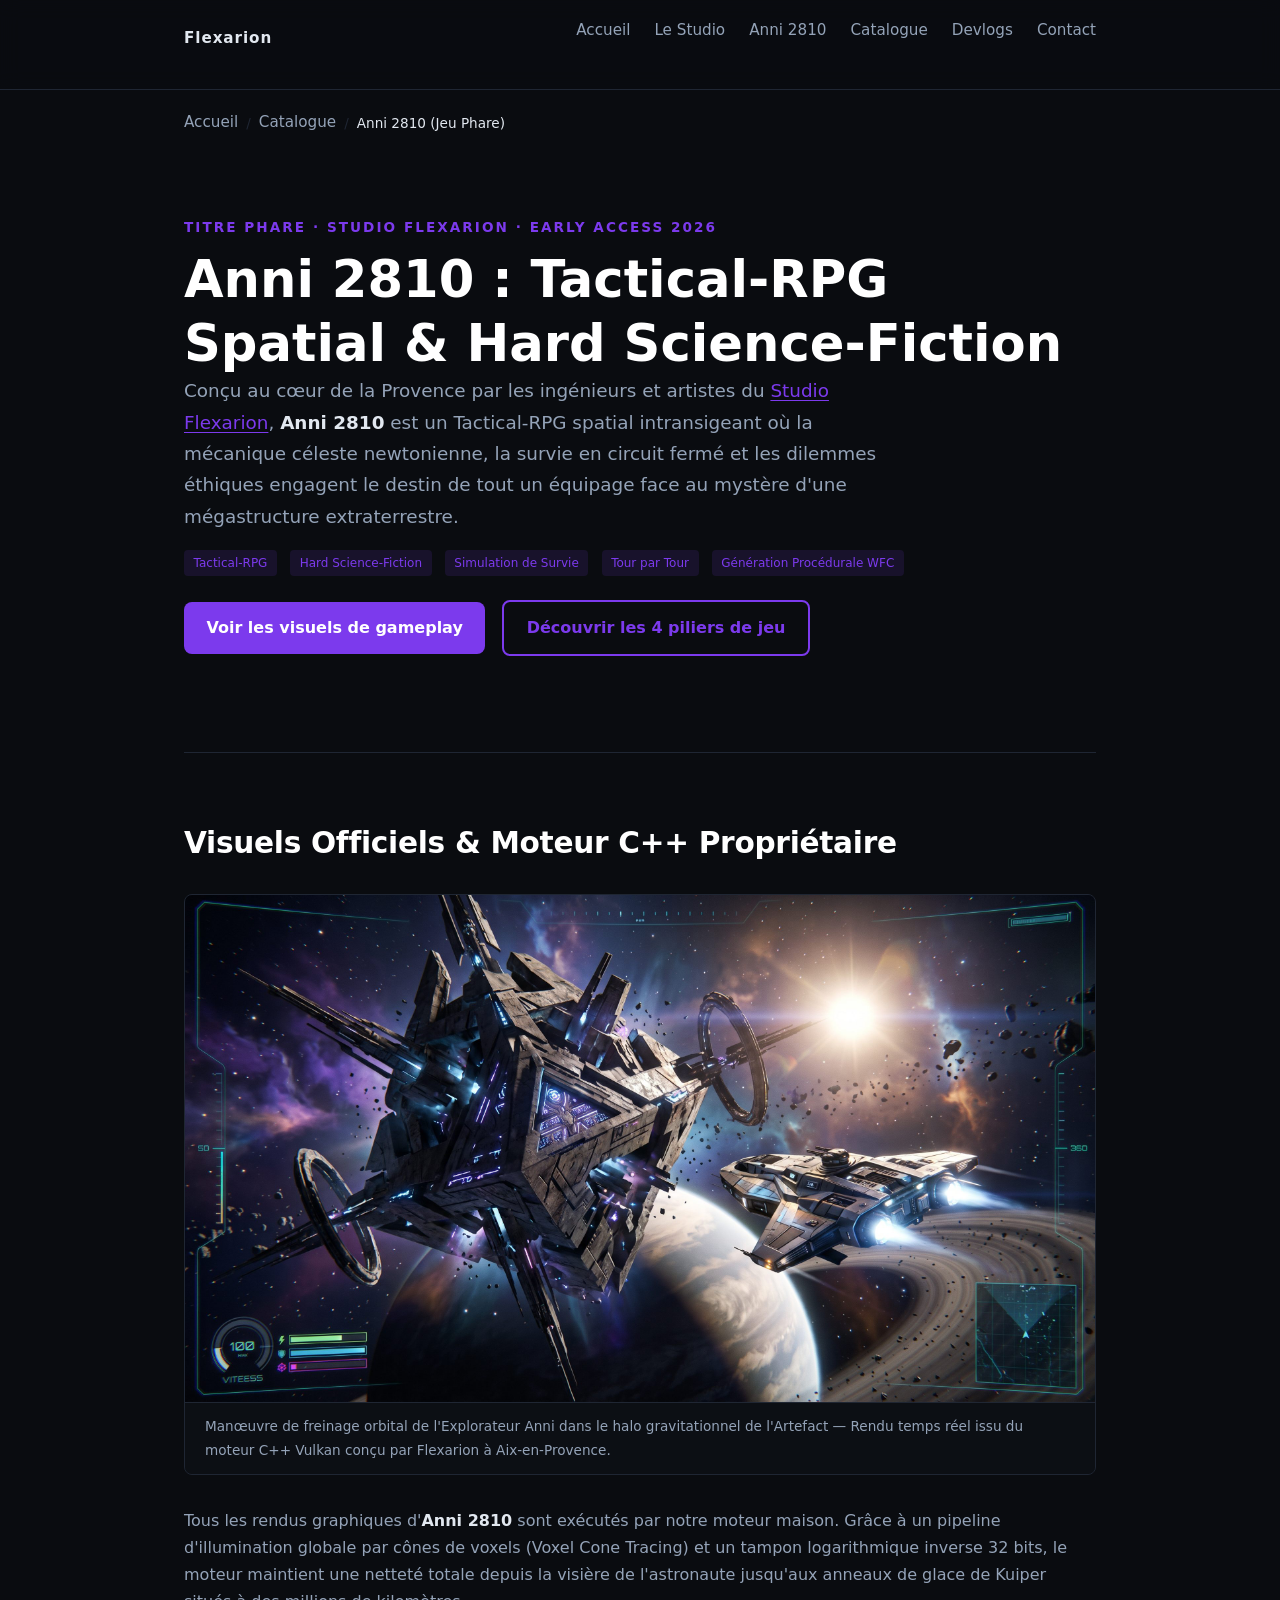
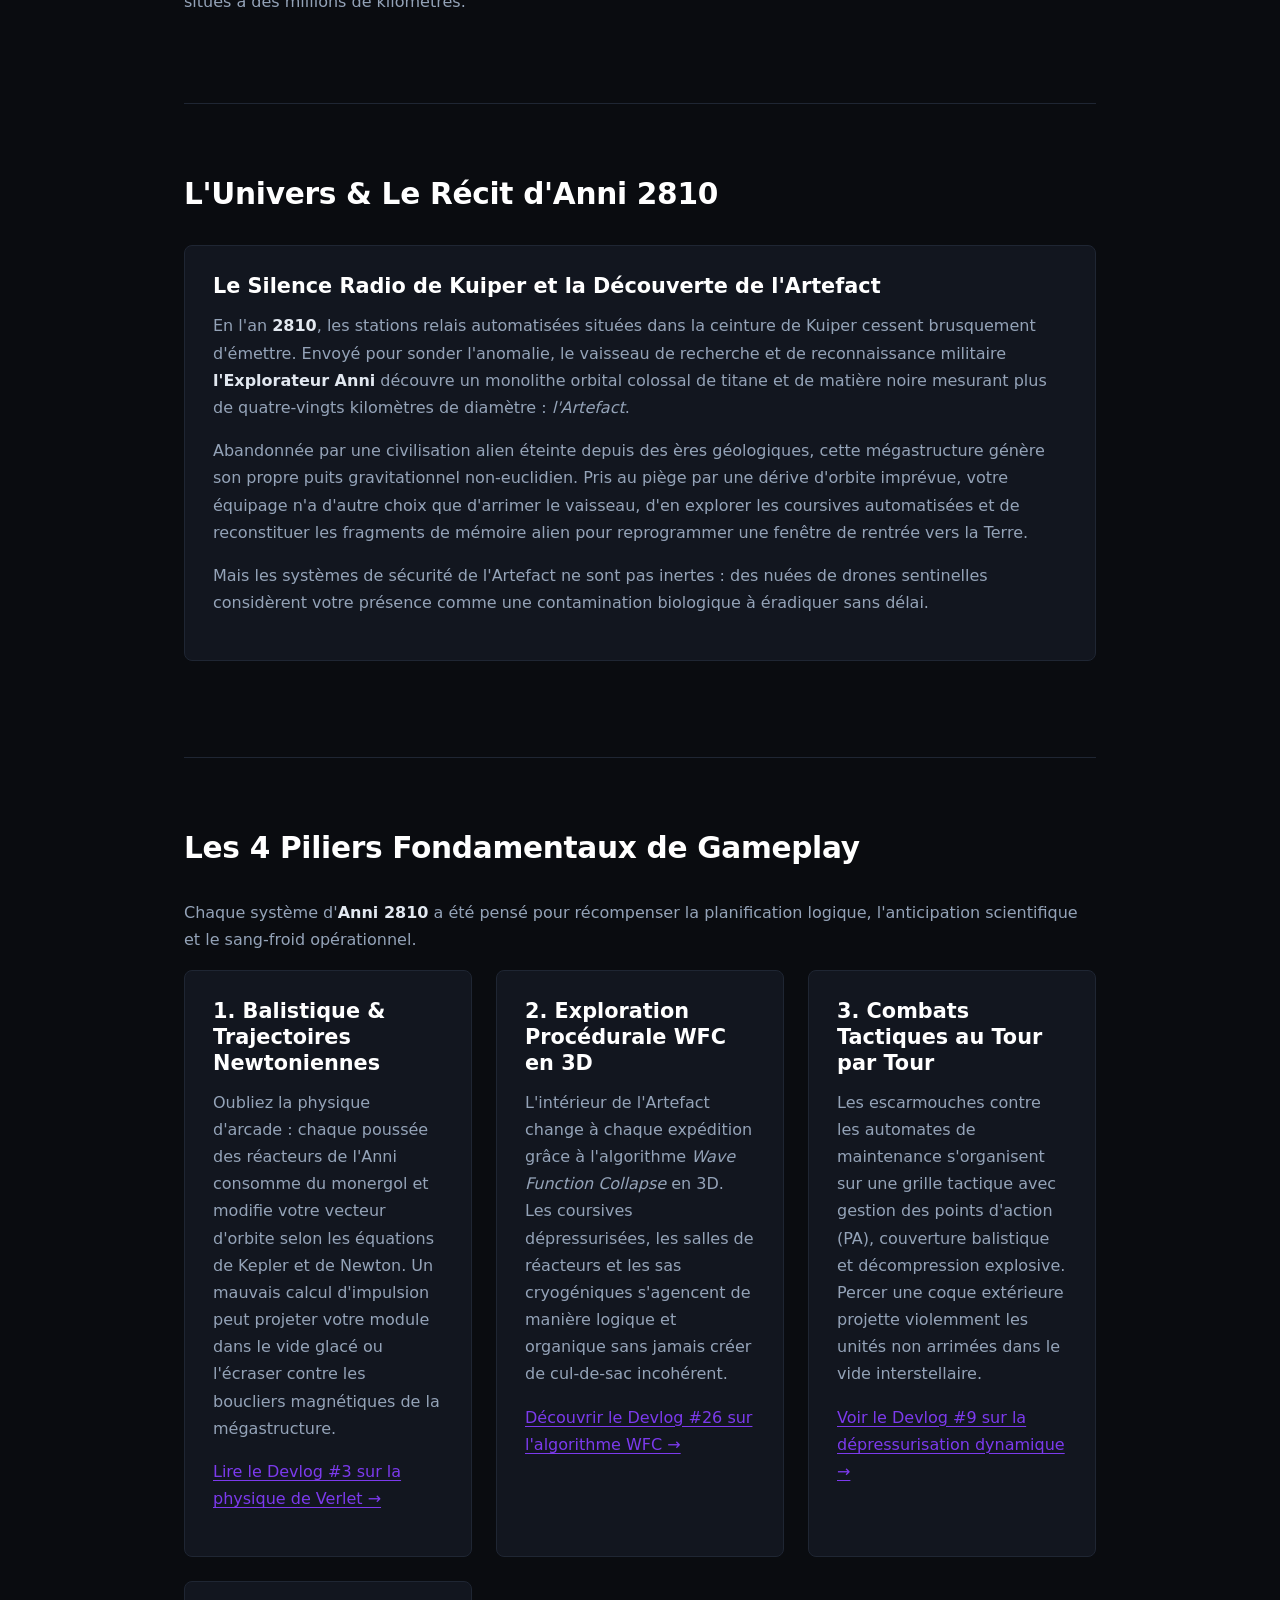
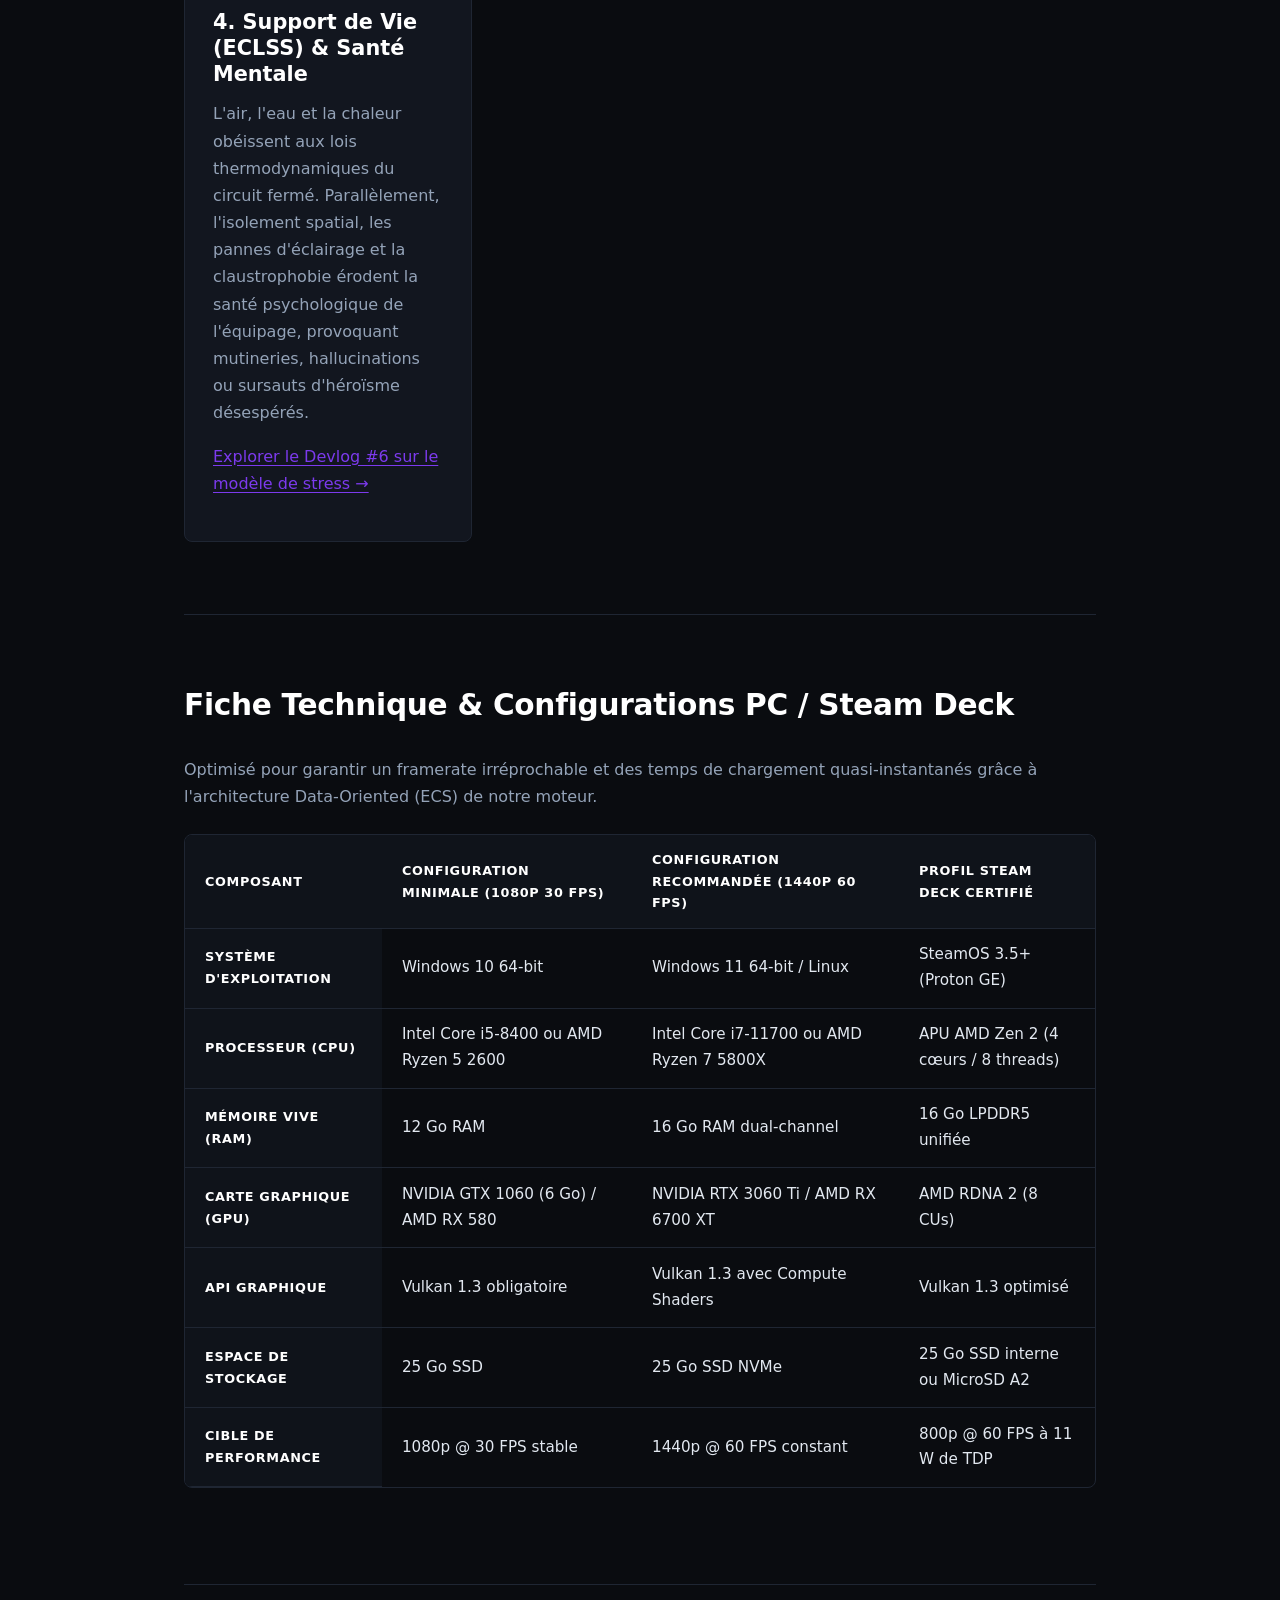
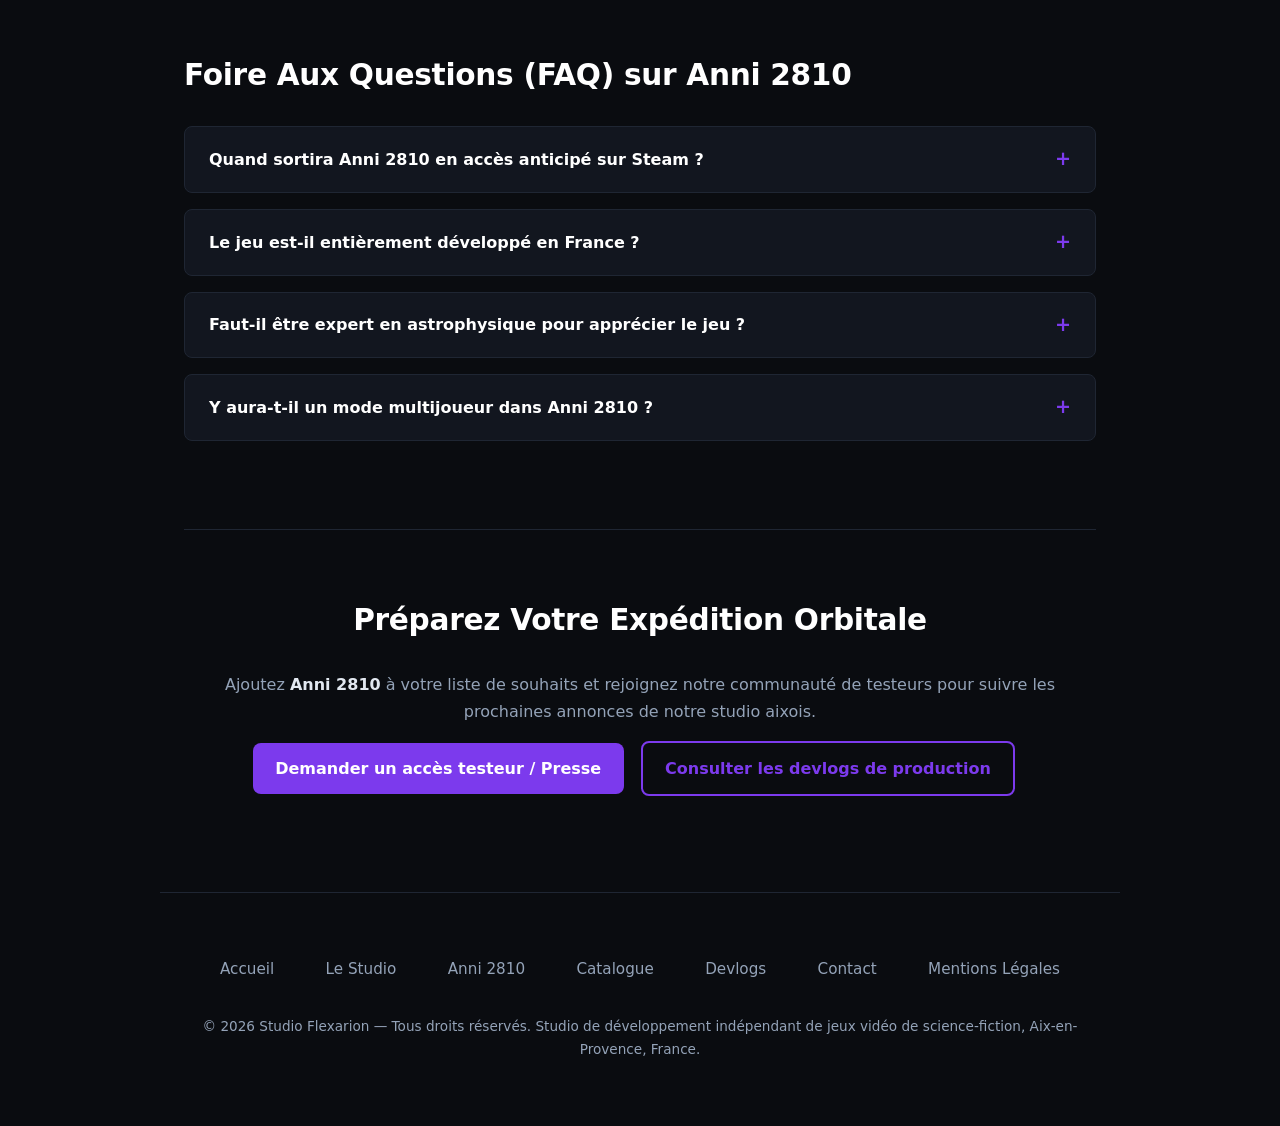
==== anni-2810.html @ c106c176 "feat(seo): restructuration complète, architecture en silo, page Anni 2810, devlogs et contact enrich" ====
<!DOCTYPE html>
<html lang="fr">
<head>
    <meta charset="UTF-8">
    <meta name="viewport" content="width=device-width, initial-scale=1.0">
    <script defer src="https://cloud.umami.is/script.js" data-website-id="3bf3efef-8e42-4990-b7cd-e7f1e8b1d31f"></script>
    <title>Anni 2810 | Tactical-RPG Spatial Hard-SF — Studio Flexarion (Aix-en-Provence)</title>
    <link rel="icon" type="image/png" href="assets/images/favicon.png">
    <meta name="description" content="Découvrez Anni 2810, le jeu phare du studio Flexarion basé à Aix-en-Provence : Tactical-RPG spatial de hard science-fiction, mécanique orbitale newtonienne, exploration procédurale WFC et survie psychologique.">
    <meta name="theme-color" content="#7c3aed">
    <meta property="og:title" content="Anni 2810 | Tactical-RPG Hard Science-Fiction — Studio Flexarion">
    <meta property="og:description" content="Jeu vidéo de science-fiction indépendant développé à Aix-en-Provence. Mécanique céleste newtonienne, combats tactiques en apesanteur et survie orbitale.">
    <meta property="og:type" content="website">
    <meta property="og:url" content="https://flexarion-studio.fr/anni-2810.html">
    <meta property="og:image" content="https://flexarion-studio.fr/assets/images/screenshot.jpg">
    <meta property="og:image:alt" content="Capture d'écran du gameplay d'Anni 2810 en orbite de l'Artefact">
    <meta property="og:locale" content="fr_FR">
    <meta property="og:site_name" content="Flexarion">
    <meta name="twitter:card" content="summary_large_image">
    <meta name="twitter:title" content="Anni 2810 | Jeu Phare Hard-SF — Flexarion Studio">
    <meta name="twitter:description" content="Tactical-RPG spatial exigeant conçu par Flexarion à Aix-en-Provence. Moteur C++ propriétaire, physique newtonienne et génération WFC.">
    <meta name="twitter:image" content="https://flexarion-studio.fr/assets/images/screenshot.jpg">
    <script type="application/ld+json">
    [
    {
        "@context": "https://schema.org",
        "@type": "VideoGame",
        "name": "Anni 2810",
        "alternateName": "Anni 2810: Kuiper Expedition",
        "description": "Tactical-RPG spatial de hard science-fiction développé par le studio indépendant Flexarion à Aix-en-Provence. Modélisation newtonienne des trajectoires, exploration procédurale de mégastructures aliens et gestion psychologique d'équipage.",
        "genre": ["Tactical-RPG", "Hard Science-Fiction", "Simulation de Survie Spatiale", "Stratégie au tour par tour"],
        "gamePlatform": ["PC", "SteamOS / Steam Deck"],
        "operatingSystem": ["Windows 10 64-bit", "Windows 11 64-bit", "SteamOS 3.0+"],
        "applicationCategory": "Game",
        "inLanguage": "fr",
        "url": "https://flexarion-studio.fr/anni-2810.html",
        "image": "https://flexarion-studio.fr/assets/images/screenshot.jpg",
        "author": {
            "@type": "Organization",
            "name": "Flexarion",
            "url": "https://flexarion-studio.fr"
        },
        "publisher": {
            "@type": "Organization",
            "name": "Flexarion",
            "url": "https://flexarion-studio.fr"
        },
        "processorRequirements": "Intel Core i5-8400 ou AMD Ryzen 5 2600",
        "memoryRequirements": "16 GB RAM",
        "storageRequirements": "25 GB SSD disponible",
        "offers": {
            "@type": "Offer",
            "price": "29.99",
            "priceCurrency": "EUR",
            "availability": "https://schema.org/PreOrder",
            "category": "Steam Early Access Fin 2026"
        }
    },
    {
        "@context": "https://schema.org",
        "@type": "BreadcrumbList",
        "itemListElement": [
            {
                "@type": "ListItem",
                "position": 1,
                "name": "Accueil",
                "item": "https://flexarion-studio.fr/"
            },
            {
                "@type": "ListItem",
                "position": 2,
                "name": "Catalogue",
                "item": "https://flexarion-studio.fr/jeux.html"
            },
            {
                "@type": "ListItem",
                "position": 3,
                "name": "Anni 2810",
                "item": "https://flexarion-studio.fr/anni-2810.html"
            }
        ]
    },
    {
        "@context": "https://schema.org",
        "@type": "FAQPage",
        "mainEntity": [
            {
                "@type": "Question",
                "name": "Qu'est-ce que le jeu Anni 2810 développé par le Studio Flexarion ?",
                "acceptedAnswer": {
                    "@type": "Answer",
                    "text": "Anni 2810 est le jeu phare du studio indépendant Flexarion, basé à Aix-en-Provence. Il s'agit d'un Tactical-RPG spatial de hard science-fiction combinant mécanique céleste newtonienne, combats au tour par tour en apesanteur, génération procédurale d'intérieurs modulaires aliens et gestion de la santé mentale d'un équipage d'exploration scientifique."
                }
            },
            {
                "@type": "Question",
                "name": "Sur quelles plateformes Anni 2810 sera-t-il disponible ?",
                "acceptedAnswer": {
                    "@type": "Answer",
                    "text": "Anni 2810 sortira en accès anticipé (Steam Early Access) sur PC Windows et Steam Deck fin 2026. Une version native Linux optimisée pour Vulkan est également assurée dès le lancement."
                }
            },
            {
                "@type": "Question",
                "name": "Le jeu comporte-t-il des microtransactions ou du contenu payant additionnel ?",
                "acceptedAnswer": {
                    "@type": "Answer",
                    "text": "Non. Le studio Flexarion applique une politique stricte sans microtransactions, sans passes de combat et sans achats cosmétiques payants. Le jeu est vendu sous forme d'expérience complète premium."
                }
            },
            {
                "@type": "Question",
                "name": "Quelle est la technologie utilisée pour faire tourner Anni 2810 ?",
                "acceptedAnswer": {
                    "@type": "Answer",
                    "text": "Anni 2810 s'appuie sur le moteur C++ propriétaire conçu par Flexarion à Aix-en-Provence, intégrant un pipeline de rendu bas-niveau Vulkan, un intégrateur symplectique de Verlet d'ordre 4 pour la physique orbitale, et l'algorithme Wave Function Collapse (WFC) en 3D pour la génération des mégastructures aliens."
                }
            }
        ]
    }
    ]
    </script>
    <link rel="stylesheet" href="assets/stylesheets/style.css?v=3">
    <link rel="canonical" href="https://flexarion-studio.fr/anni-2810.html">
    <link rel="alternate" hreflang="fr-fr" href="https://flexarion-studio.fr/anni-2810.html">
</head>
<body>

    <header>
        <nav aria-label="Navigation principale">
            <p class="logo"><a href="index.html"><strong>Flexarion</strong></a></p>
            <button class="menu-toggle" aria-label="Ouvrir le menu de navigation" aria-expanded="false"><span></span><span></span><span></span></button>
            <ul>
                <li><a href="index.html">Accueil</a></li>
                <li><a href="studio.html">Le Studio</a></li>
                <li><a href="anni-2810.html" aria-current="page">Anni 2810</a></li>
                <li><a href="jeux.html">Catalogue</a></li>
                <li><a href="devlogs.html">Devlogs</a></li>
                <li><a href="contact.html">Contact</a></li>
            </ul>
        </nav>
    </header>

    <main>
        <!-- Fil d'Ariane pour le référencement et l'architecture en silo -->
        <nav class="breadcrumbs" aria-label="Fil d'Ariane">
            <ol>
                <li><a href="index.html">Accueil</a></li>
                <li><a href="jeux.html">Catalogue</a></li>
                <li aria-current="page">Anni 2810 (Jeu Phare)</li>
            </ol>
        </nav>

        <!-- ═══════ HERO ANNI 2810 ═══════ -->
        <section id="hero-game">
            <p class="tagline">Titre Phare · Studio Flexarion · Early Access 2026</p>
            <h1>Anni 2810 : Tactical-RPG Spatial & Hard Science-Fiction</h1>
            <p style="font-size:1.15rem;max-width:720px;">
                Conçu au cœur de la Provence par les ingénieurs et artistes du <a href="studio.html">Studio Flexarion</a>, <strong>Anni 2810</strong> est un Tactical-RPG spatial intransigeant où la mécanique céleste newtonienne, la survie en circuit fermé et les dilemmes éthiques engagent le destin de tout un équipage face au mystère d'une mégastructure extraterrestre.
            </p>
            <p>
                <span class="genre-tag">Tactical-RPG</span>
                <span class="genre-tag">Hard Science-Fiction</span>
                <span class="genre-tag">Simulation de Survie</span>
                <span class="genre-tag">Tour par Tour</span>
                <span class="genre-tag">Génération Procédurale WFC</span>
            </p>
            <p>
                <a href="#visuels" class="btn">Voir les visuels de gameplay</a>
                <a href="#mecaniques" class="btn btn-secondary">Découvrir les 4 piliers de jeu</a>
            </p>
        </section>

        <!-- ═══════ VISUELS & MOTEUR ═══════ -->
        <section id="visuels">
            <h2>Visuels Officiels & Moteur C++ Propriétaire</h2>
            <figure class="media-container">
                <img src="assets/images/screenshot.jpg" alt="Capture d'écran in-game d'Anni 2810 montrant la manœuvre orbitale de l'Explorateur Anni autour de la mégastructure alien l'Artefact" loading="lazy" width="2752" height="1536">
                <figcaption>Manœuvre de freinage orbital de l'Explorateur Anni dans le halo gravitationnel de l'Artefact &mdash; Rendu temps réel issu du moteur C++ Vulkan conçu par Flexarion à Aix-en-Provence.</figcaption>
            </figure>
            <p>Tous les rendus graphiques d'<strong>Anni 2810</strong> sont exécutés par notre moteur maison. Grâce à un pipeline d'illumination globale par cônes de voxels (Voxel Cone Tracing) et un tampon logarithmique inverse 32 bits, le moteur maintient une netteté totale depuis la visière de l'astronaute jusqu'aux anneaux de glace de Kuiper situés à des millions de kilomètres.</p>
        </section>

        <!-- ═══════ SYNOPSIS & UNIVERS ═══════ -->
        <section id="synopsis">
            <h2>L'Univers & Le Récit d'Anni 2810</h2>
            <article class="card card-stack">
                <h3>Le Silence Radio de Kuiper et la Découverte de l'Artefact</h3>
                <p>En l'an <strong>2810</strong>, les stations relais automatisées situées dans la ceinture de Kuiper cessent brusquement d'émettre. Envoyé pour sonder l'anomalie, le vaisseau de recherche et de reconnaissance militaire <strong>l'Explorateur Anni</strong> découvre un monolithe orbital colossal de titane et de matière noire mesurant plus de quatre-vingts kilomètres de diamètre : <em>l'Artefact</em>.</p>
                <p>Abandonnée par une civilisation alien éteinte depuis des ères géologiques, cette mégastructure génère son propre puits gravitationnel non-euclidien. Pris au piège par une dérive d'orbite imprévue, votre équipage n'a d'autre choix que d'arrimer le vaisseau, d'en explorer les coursives automatisées et de reconstituer les fragments de mémoire alien pour reprogrammer une fenêtre de rentrée vers la Terre.</p>
                <p>Mais les systèmes de sécurité de l'Artefact ne sont pas inertes : des nuées de drones sentinelles considèrent votre présence comme une contamination biologique à éradiquer sans délai.</p>
            </article>
        </section>

        <!-- ═══════ LES 4 PILIERS DE GAMEPLAY ═══════ -->
        <section id="mecaniques">
            <h2>Les 4 Piliers Fondamentaux de Gameplay</h2>
            <p>Chaque système d'<strong>Anni 2810</strong> a été pensé pour récompenser la planification logique, l'anticipation scientifique et le sang-froid opérationnel.</p>

            <div class="grid">
                <article class="card">
                    <h3>1. Balistique & Trajectoires Newtoniennes</h3>
                    <p>Oubliez la physique d'arcade : chaque poussée des réacteurs de l'Anni consomme du monergol et modifie votre vecteur d'orbite selon les équations de Kepler et de Newton. Un mauvais calcul d'impulsion peut projeter votre module dans le vide glacé ou l'écraser contre les boucliers magnétiques de la mégastructure.</p>
                    <p><a href="devlogs.html#devlog-3">Lire le Devlog #3 sur la physique de Verlet &rarr;</a></p>
                </article>

                <article class="card">
                    <h3>2. Exploration Procédurale WFC en 3D</h3>
                    <p>L'intérieur de l'Artefact change à chaque expédition grâce à l'algorithme <em>Wave Function Collapse</em> en 3D. Les coursives dépressurisées, les salles de réacteurs et les sas cryogéniques s'agencent de manière logique et organique sans jamais créer de cul-de-sac incohérent.</p>
                    <p><a href="devlogs.html#devlog-26">Découvrir le Devlog #26 sur l'algorithme WFC &rarr;</a></p>
                </article>

                <article class="card">
                    <h3>3. Combats Tactiques au Tour par Tour</h3>
                    <p>Les escarmouches contre les automates de maintenance s'organisent sur une grille tactique avec gestion des points d'action (PA), couverture balistique et décompression explosive. Percer une coque extérieure projette violemment les unités non arrimées dans le vide interstellaire.</p>
                    <p><a href="devlogs.html#devlog-9">Voir le Devlog #9 sur la dépressurisation dynamique &rarr;</a></p>
                </article>

                <article class="card">
                    <h3>4. Support de Vie (ECLSS) & Santé Mentale</h3>
                    <p>L'air, l'eau et la chaleur obéissent aux lois thermodynamiques du circuit fermé. Parallèlement, l'isolement spatial, les pannes d'éclairage et la claustrophobie érodent la santé psychologique de l'équipage, provoquant mutineries, hallucinations ou sursauts d'héroïsme désespérés.</p>
                    <p><a href="devlogs.html#devlog-6">Explorer le Devlog #6 sur le modèle de stress &rarr;</a></p>
                </article>
            </div>
        </section>

        <!-- ═══════ SPÉCIFICATIONS TECHNIQUES ═══════ -->
        <section id="specifications">
            <h2>Fiche Technique & Configurations PC / Steam Deck</h2>
            <p>Optimisé pour garantir un framerate irréprochable et des temps de chargement quasi-instantanés grâce à l'architecture Data-Oriented (ECS) de notre moteur.</p>

            <div class="table-responsive">
                <table>
                    <thead>
                        <tr>
                            <th scope="col">Composant</th>
                            <th scope="col">Configuration Minimale (1080p 30 FPS)</th>
                            <th scope="col">Configuration Recommandée (1440p 60 FPS)</th>
                            <th scope="col">Profil Steam Deck Certifié</th>
                        </tr>
                    </thead>
                    <tbody>
                        <tr>
                            <th scope="row">Système d'exploitation</th>
                            <td>Windows 10 64-bit</td>
                            <td>Windows 11 64-bit / Linux</td>
                            <td>SteamOS 3.5+ (Proton GE)</td>
                        </tr>
                        <tr>
                            <th scope="row">Processeur (CPU)</th>
                            <td>Intel Core i5-8400 ou AMD Ryzen 5 2600</td>
                            <td>Intel Core i7-11700 ou AMD Ryzen 7 5800X</td>
                            <td>APU AMD Zen 2 (4 cœurs / 8 threads)</td>
                        </tr>
                        <tr>
                            <th scope="row">Mémoire vive (RAM)</th>
                            <td>12 Go RAM</td>
                            <td>16 Go RAM dual-channel</td>
                            <td>16 Go LPDDR5 unifiée</td>
                        </tr>
                        <tr>
                            <th scope="row">Carte graphique (GPU)</th>
                            <td>NVIDIA GTX 1060 (6 Go) / AMD RX 580</td>
                            <td>NVIDIA RTX 3060 Ti / AMD RX 6700 XT</td>
                            <td>AMD RDNA 2 (8 CUs)</td>
                        </tr>
                        <tr>
                            <th scope="row">API Graphique</th>
                            <td>Vulkan 1.3 obligatoire</td>
                            <td>Vulkan 1.3 avec Compute Shaders</td>
                            <td>Vulkan 1.3 optimisé</td>
                        </tr>
                        <tr>
                            <th scope="row">Espace de stockage</th>
                            <td>25 Go SSD</td>
                            <td>25 Go SSD NVMe</td>
                            <td>25 Go SSD interne ou MicroSD A2</td>
                        </tr>
                        <tr>
                            <th scope="row">Cible de performance</th>
                            <td>1080p @ 30 FPS stable</td>
                            <td>1440p @ 60 FPS constant</td>
                            <td>800p @ 60 FPS à 11 W de TDP</td>
                        </tr>
                    </tbody>
                </table>
            </div>
        </section>

        <!-- ═══════ FAQ ANNI 2810 ═══════ -->
        <section id="faq-jeu">
            <h2>Foire Aux Questions (FAQ) sur Anni 2810</h2>
            
            <details class="faq-item">
                <summary>Quand sortira Anni 2810 en accès anticipé sur Steam ?</summary>
                <div class="faq-content">
                    <p>Le lancement en <strong>Steam Early Access</strong> est programmé pour la fin de l'année 2026. Des sessions de playtest fermées sont régulièrement organisées depuis nos ateliers d'Aix-en-Provence. Les journalistes et créateurs de contenu peuvent solliciter un accès dès maintenant via notre <a href="contact.html">page contact presse</a>.</p>
                </div>
            </details>

            <details class="faq-item">
                <summary>Le jeu est-il entièrement développé en France ?</summary>
                <div class="faq-content">
                    <p>Oui. Anni 2810 est conçu, développé, modélisé et sonorisé à 100 % par l'équipe indépendante du <strong>Studio Flexarion</strong> au cœur d'Aix-en-Provence, en région Provence-Alpes-Côte d'Azur.</p>
                </div>
            </details>

            <details class="faq-item">
                <summary>Faut-il être expert en astrophysique pour apprécier le jeu ?</summary>
                <div class="faq-content">
                    <p>Absolument pas ! Bien que nos équations soient rigoureusement réalistes (intégrateur de Verlet, lois de Kepler, dynamique des fluides), les interfaces de navigation de l'Explorateur Anni traduisent visuellement ces contraintes sous forme de vecteurs d'impulsion clairs, de fenêtres d'amarrage et de prédictions d'orbite intuitives.</p>
                </div>
            </details>

            <details class="faq-item">
                <summary>Y aura-t-il un mode multijoueur dans Anni 2810 ?</summary>
                <div class="faq-content">
                    <p>Anni 2810 est pensé dès sa genèse comme une aventure narrative et tactique solo à huis clos pour préserver la tension dramatique et l'angoisse de l'isolement. Nos autres projets en catalogue, comme <a href="jeux.html#helios-protocol">Helios Protocol</a>, explorent en revanche la coopération multijoueur tactique.</p>
                </div>
            </details>
        </section>

        <!-- ═══════ APPEL À L'ACTION ═══════ -->
        <section id="cta-jeu" class="text-center">
            <h2>Préparez Votre Expédition Orbitale</h2>
            <p>Ajoutez <strong>Anni 2810</strong> à votre liste de souhaits et rejoignez notre communauté de testeurs pour suivre les prochaines annonces de notre studio aixois.</p>
            <p>
                <a href="contact.html" class="btn">Demander un accès testeur / Presse</a>
                <a href="devlogs.html" class="btn btn-secondary">Consulter les devlogs de production</a>
            </p>
        </section>
    </main>

    <footer>
        <nav aria-label="Pied de page">
            <a href="index.html">Accueil</a>
            <a href="studio.html">Le Studio</a>
            <a href="anni-2810.html">Anni 2810</a>
            <a href="jeux.html">Catalogue</a>
            <a href="devlogs.html">Devlogs</a>
            <a href="contact.html">Contact</a>
            <a href="mentions-legales.html">Mentions Légales</a>
        </nav>
        <p>&copy; 2026 Studio Flexarion &mdash; Tous droits réservés. Studio de développement indépendant de jeux vidéo de science-fiction, Aix-en-Provence, France.</p>
    </footer>

    <script>
        document.querySelector('.menu-toggle').addEventListener('click', function() {
            this.classList.toggle('active');
            document.querySelector('nav ul').classList.toggle('nav-open');
            this.setAttribute('aria-expanded', this.classList.contains('active'));
        });
    </script>
</body>
</html>
---- assets/stylesheets/style.css ----
/* =========================================================
   FLEXARION STUDIO — Design System v3
   Optimisé Core Web Vitals, mobile-first, accessibilité
   ========================================================= */

:root {
    --bg-dark: #0a0c10;
    --bg-surface: #12161f;
    --border-color: #1f2633;
    --text-main: #e2e8f0;
    --text-muted: #94a3b8;
    --accent: #7c3aed;
    --accent-hover: #6d28d9;
    --accent-glow: rgba(124, 58, 237, 0.12);
    --success: #10b981;
    --info: #3b82f6;
    --warning: #f59e0b;
    --radius: 8px;
    --max-w: 960px;
}

/* Reset */
*, *::before, *::after { box-sizing: border-box; margin: 0; padding: 0; }
html { scroll-behavior: smooth; }

body {
    background-color: var(--bg-dark);
    color: var(--text-main);
    font-family: system-ui, -apple-system, BlinkMacSystemFont, "Segoe UI", Roboto, sans-serif;
    line-height: 1.7;
    -webkit-font-smoothing: antialiased;
    -moz-osx-font-smoothing: grayscale;
}

/* ---- Links ---- */
a { color: var(--accent); text-decoration: underline; text-underline-offset: 3px; text-decoration-skip-ink: auto; transition: color 0.2s ease; }
a:hover { color: var(--accent-hover); }

/* ---- Header & Navigation ---- */
header {
    position: sticky;
    top: 0;
    background: rgba(10, 12, 16, 0.88);
    backdrop-filter: blur(10px);
    -webkit-backdrop-filter: blur(10px);
    border-bottom: 1px solid var(--border-color);
    z-index: 100;
}

nav {
    max-width: var(--max-w);
    margin: 0 auto;
    padding: 1rem 1.5rem;
    display: flex;
    justify-content: space-between;
    align-items: center;
    flex-wrap: wrap;
    gap: 1rem;
}

.logo { letter-spacing: 0.05em; font-size: 1.15rem; }
.logo a { color: inherit; text-decoration: none; }

nav ul { display: flex; list-style: none; gap: 1.5rem; }
nav a { color: var(--text-muted); text-decoration: none; font-size: 0.95rem; transition: color 0.2s ease; }
nav a:hover { color: var(--accent); }

/* Hamburger menu */
.menu-toggle {
    display: none;
    flex-direction: column;
    gap: 4px;
    background: none;
    border: none;
    cursor: pointer;
    padding: 6px;
    z-index: 101;
}
.menu-toggle span {
    display: block;
    width: 24px;
    height: 2px;
    background: var(--text-main);
    border-radius: 2px;
    transition: all 0.3s ease;
}
.menu-toggle.active span:nth-child(1) { transform: rotate(45deg) translate(4px, 6px); }
.menu-toggle.active span:nth-child(2) { opacity: 0; }
.menu-toggle.active span:nth-child(3) { transform: rotate(-45deg) translate(4px, -6px); }

@media (max-width: 768px) {
    .menu-toggle { display: flex; }
    nav ul {
        display: none;
        width: 100%;
        flex-direction: column;
        gap: 0;
        padding-top: 1rem;
    }
    nav ul.nav-open { display: flex; }
    nav ul li a {
        display: block;
        padding: 0.75rem 0;
        border-bottom: 1px solid var(--border-color);
    }
}

/* ---- Layout ---- */
main { max-width: var(--max-w); margin: 0 auto; padding: 0 1.5rem; }
section { padding: 4.5rem 0; border-bottom: 1px solid var(--border-color); }
section:last-child { border-bottom: none; }

/* ---- Typography ---- */
h1, h2, h3, h4 { color: #fff; font-weight: 600; line-height: 1.25; }
h1 { font-size: clamp(2.2rem, 5vw, 3.2rem); }
h2 { font-size: 1.85rem; margin-bottom: 2rem; letter-spacing: -0.01em; }
h3 { font-size: 1.3rem; margin-bottom: 0.75rem; }
h4 { font-size: 1.05rem; margin: 1.5rem 0 0.5rem; }

p { color: var(--text-muted); margin-bottom: 1rem; }
p strong { color: var(--text-main); }

ul { color: var(--text-muted); padding-left: 1.25rem; margin-bottom: 1.5rem; }
li { margin-bottom: 0.35rem; }
li strong { color: var(--text-main); }

/* ---- Hero (#accueil) ---- */
#accueil { padding: 6rem 0 4.5rem; }
.tagline {
    text-transform: uppercase;
    font-size: 0.85rem;
    letter-spacing: 0.15em;
    color: var(--accent);
    font-weight: 600;
    margin-bottom: 0.5rem;
}
#accueil h1 { margin: 0.5rem 0 1.25rem; }
#accueil > p { font-size: 1.1rem; max-width: 650px; }

/* ---- Buttons ---- */
.btn {
    display: inline-block;
    background-color: var(--accent);
    color: #fff;
    font-weight: 600;
    padding: 0.75rem 1.4rem;
    border-radius: var(--radius);
    text-decoration: none;
    transition: background-color 0.2s ease, transform 0.15s ease;
    margin-right: 0.75rem;
    margin-bottom: 0.5rem;
}
.btn:hover { background-color: var(--accent-hover); color: #fff; transform: translateY(-1px); }
.btn:focus-visible { outline: 2px solid var(--accent); outline-offset: 3px; }

.btn-secondary {
    background: transparent;
    border: 2px solid var(--accent);
    color: var(--accent);
}
.btn-secondary:hover { background: var(--accent); color: #fff; }

/* ---- Grid & Cards ---- */
.grid {
    display: grid;
    grid-template-columns: repeat(auto-fit, minmax(280px, 1fr));
    gap: 1.5rem;
}

.card {
    background-color: var(--bg-surface);
    border: 1px solid var(--border-color);
    border-radius: var(--radius);
    padding: 1.75rem;
    transition: border-color 0.3s ease;
}
.card:hover { border-color: var(--accent); }
.card-stack { margin-bottom: 1.5rem; }

/* Game cards */
.game-card { position: relative; padding-top: 2.75rem; }
.status-badge {
    display: inline-block;
    font-size: 0.7rem;
    text-transform: uppercase;
    letter-spacing: 0.05em;
    padding: 0.25rem 0.75rem;
    border-radius: 20px;
    font-weight: 600;
    color: #fff;
    position: absolute;
    top: 1rem;
    right: 1rem;
}
.genre-tag {
    display: inline-block;
    font-size: 0.75rem;
    padding: 0.2rem 0.6rem;
    border-radius: 4px;
    background: var(--accent-glow);
    color: var(--accent);
    margin-right: 0.5rem;
    margin-bottom: 0.5rem;
    font-weight: 500;
}

/* ---- Media containers ---- */
.media-container {
    margin-bottom: 2rem;
    border-radius: var(--radius);
    overflow: hidden;
    border: 1px solid var(--border-color);
    background-color: var(--bg-surface);
}
.media-container img { width: 100%; height: auto; display: block; }
.media-container figcaption {
    padding: 0.75rem 1.25rem;
    font-size: 0.85rem;
    color: var(--text-muted);
    background: rgba(10, 12, 16, 0.75);
    border-top: 1px solid var(--border-color);
}

/* ---- Devlogs ---- */
#devlogs article header {
    position: static;
    background: transparent;
    border: none;
    padding: 0;
    margin-bottom: 0.75rem;
    backdrop-filter: none;
    -webkit-backdrop-filter: none;
}
#devlogs small {
    color: var(--accent);
    font-size: 0.8rem;
    text-transform: uppercase;
    letter-spacing: 0.05em;
}

/* ---- FAQ ---- */
.faq-item {
    margin-bottom: 1rem;
    background: var(--bg-surface);
    border: 1px solid var(--border-color);
    border-radius: var(--radius);
    overflow: hidden;
}
.faq-item summary {
    cursor: pointer;
    font-weight: 600;
    color: #fff;
    padding: 1rem 1.5rem;
    list-style: none;
    display: flex;
    justify-content: space-between;
    align-items: center;
    transition: background 0.2s;
}
.faq-item summary:hover { background: rgba(124, 58, 237, 0.05); }
.faq-item summary::-webkit-details-marker { display: none; }
.faq-item summary::after {
    content: "+";
    font-size: 1.2rem;
    color: var(--accent);
    transition: transform 0.3s;
    flex-shrink: 0;
    margin-left: 1rem;
}
.faq-item[open] summary::after { content: "\2212"; }
.faq-content { padding: 0 1.5rem 1.25rem; }

/* ---- Footer ---- */
footer {
    max-width: var(--max-w);
    margin: 0 auto;
    padding: 3rem 1.5rem;
    text-align: center;
    font-size: 0.85rem;
    border-top: 1px solid var(--border-color);
}
footer nav { margin-bottom: 1rem; }
footer nav a {
    color: var(--text-muted);
    text-decoration: none;
    margin: 0 0.75rem;
    transition: color 0.2s;
}
footer nav a:hover { color: var(--accent); }

/* ---- Utilities ---- */
.sr-only {
    position: absolute;
    width: 1px;
    height: 1px;
    padding: 0;
    margin: -1px;
    overflow: hidden;
    clip: rect(0, 0, 0, 0);
    white-space: nowrap;
    border: 0;
}
.text-accent { color: var(--accent); }
.text-center { text-align: center; }

code {
    background: rgba(124, 58, 237, 0.1);
    padding: 0.15rem 0.4rem;
    border-radius: 4px;
    font-size: 0.9em;
    color: var(--accent);
}

/* ---- Animations ---- */
@keyframes fadeInUp {
    from { opacity: 0; transform: translateY(20px); }
    to { opacity: 1; transform: translateY(0); }
}
.card, .game-card { animation: fadeInUp 0.5s ease both; }

/* ---- Focus ---- */
:focus-visible { outline: 2px solid var(--accent); outline-offset: 2px; }

/* ---- Reduced motion ---- */
@media (prefers-reduced-motion: reduce) {
    *, *::before, *::after {
        animation-duration: 0.01ms !important;
        animation-iteration-count: 1 !important;
        transition-duration: 0.01ms !important;
    }
    html { scroll-behavior: auto; }
}

/* ---- Print ---- */
@media print {
    header, footer, .menu-toggle { display: none; }
    body { background: #fff; color: #000; }
    .card { border: 1px solid #ccc; background: #f9f9f9; }
    a { color: #000; text-decoration: underline; }
}

/* ---- Scrollbar ---- */
::-webkit-scrollbar { width: 8px; }
::-webkit-scrollbar-track { background: var(--bg-dark); }
::-webkit-scrollbar-thumb { background: var(--border-color); border-radius: 4px; }
::-webkit-scrollbar-thumb:hover { background: var(--accent); }

/* ---- Breadcrumbs (Fil d'Ariane) ---- */
.breadcrumbs {
    padding: 1.25rem 0 0.5rem;
    font-size: 0.85rem;
    color: var(--text-muted);
}
.breadcrumbs ol {
    display: flex;
    flex-wrap: wrap;
    list-style: none;
    padding: 0;
    margin: 0;
    gap: 0.5rem;
    align-items: center;
}
.breadcrumbs li {
    margin: 0;
    display: flex;
    align-items: center;
    gap: 0.5rem;
}
.breadcrumbs li:not(:last-child)::after {
    content: "/";
    color: var(--border-color);
    font-weight: 300;
}
.breadcrumbs a {
    color: var(--text-muted);
    text-decoration: none;
    transition: color 0.2s;
}
.breadcrumbs a:hover {
    color: var(--accent);
    text-decoration: underline;
}
.breadcrumbs [aria-current="page"] {
    color: var(--text-main);
    font-weight: 500;
}

/* ---- Formulaires (Contact & Presse) ---- */
.form-group {
    margin-bottom: 1.25rem;
}
.form-group label {
    display: block;
    margin-bottom: 0.5rem;
    font-weight: 500;
    color: var(--text-main);
    font-size: 0.95rem;
}
.form-group label .required {
    color: #ef4444;
}
.form-control {
    width: 100%;
    padding: 0.75rem 1rem;
    background-color: #0d1017;
    border: 1px solid var(--border-color);
    border-radius: var(--radius);
    color: var(--text-main);
    font-family: inherit;
    font-size: 1rem;
    transition: border-color 0.2s, box-shadow 0.2s;
}
.form-control:focus {
    outline: none;
    border-color: var(--accent);
    box-shadow: 0 0 0 3px var(--accent-glow);
}
textarea.form-control {
    resize: vertical;
    min-height: 120px;
}
select.form-control {
    appearance: none;
    background-image: url("data:image/svg+xml;charset=UTF-8,%3csvg xmlns='http://www.w3.org/2000/svg' viewBox='0 0 24 24' fill='none' stroke='%2394a3b8' stroke-width='2' stroke-linecap='round' stroke-linejoin='round'%3e%3cpolyline points='6 9 12 15 18 9'%3e%3c/polyline%3e%3c/svg%3e");
    background-repeat: no-repeat;
    background-position: right 1rem center;
    background-size: 1em;
}
.form-row {
    display: grid;
    grid-template-columns: 1fr 1fr;
    gap: 1rem;
}
@media (max-width: 640px) {
    .form-row {
        grid-template-columns: 1fr;
    }
}
.form-help {
    font-size: 0.8rem;
    color: var(--text-muted);
    margin-top: 0.35rem;
}

/* ---- Timeline Historique ---- */
.timeline {
    position: relative;
    padding-left: 2rem;
    margin: 2rem 0;
    border-left: 2px solid var(--border-color);
}
.timeline-item {
    position: relative;
    margin-bottom: 2rem;
}
.timeline-item:last-child {
    margin-bottom: 0;
}
.timeline-marker {
    position: absolute;
    left: -2.6rem;
    top: 0.25rem;
    width: 14px;
    height: 14px;
    border-radius: 50%;
    background-color: var(--accent);
    border: 3px solid var(--bg-dark);
    box-shadow: 0 0 0 2px var(--accent);
}
.timeline-date {
    font-size: 0.85rem;
    color: var(--accent);
    font-weight: 600;
    text-transform: uppercase;
    letter-spacing: 0.05em;
    margin-bottom: 0.25rem;
}

/* ---- Équipe / Team ---- */
.team-role {
    color: var(--accent);
    font-size: 0.9rem;
    font-weight: 500;
    margin-bottom: 0.75rem;
}
.team-specialties {
    display: flex;
    flex-wrap: wrap;
    gap: 0.4rem;
    margin-top: 1rem;
}
.team-specialties span {
    font-size: 0.75rem;
    padding: 0.2rem 0.5rem;
    background: rgba(124, 58, 237, 0.1);
    border: 1px solid rgba(124, 58, 237, 0.2);
    border-radius: 4px;
    color: var(--text-main);
}

/* ---- Tableaux Spécifications ---- */
.table-responsive {
    overflow-x: auto;
    margin: 1.5rem 0;
    border: 1px solid var(--border-color);
    border-radius: var(--radius);
}
table {
    width: 100%;
    border-collapse: collapse;
    font-size: 0.95rem;
    text-align: left;
}
th, td {
    padding: 0.85rem 1.25rem;
    border-bottom: 1px solid var(--border-color);
}
th {
    background-color: #0f131a;
    color: #fff;
    font-weight: 600;
    text-transform: uppercase;
    font-size: 0.8rem;
    letter-spacing: 0.05em;
}
tr:last-child td {
    border-bottom: none;
}
tr:hover td {
    background-color: rgba(124, 58, 237, 0.03);
}

/* ---- Sommaire Devlogs (TOC) ---- */
.toc {
    background-color: var(--bg-surface);
    border: 1px solid var(--border-color);
    border-radius: var(--radius);
    padding: 1.5rem;
    margin-bottom: 2.5rem;
}
.toc h3 {
    margin-top: 0;
    font-size: 1.15rem;
    margin-bottom: 1rem;
    display: flex;
    align-items: center;
    gap: 0.5rem;
}
.toc-grid {
    display: grid;
    grid-template-columns: repeat(auto-fit, minmax(240px, 1fr));
    gap: 1rem;
}
.toc-category {
    font-size: 0.9rem;
}
.toc-category h4 {
    color: var(--accent);
    font-size: 0.95rem;
    margin: 0 0 0.5rem;
}
.toc-category ul {
    list-style: none;
    padding-left: 0;
    margin-bottom: 0;
}
.toc-category li {
    margin-bottom: 0.35rem;
    font-size: 0.85rem;
}
.toc-category a {
    color: var(--text-muted);
    text-decoration: none;
}
.toc-category a:hover {
    color: var(--text-main);
    text-decoration: underline;
}

/* ---- Press Kit Box ---- */
.press-kit-box {
    background: linear-gradient(135deg, rgba(124, 58, 237, 0.08) 0%, rgba(18, 22, 31, 1) 100%);
    border: 1px solid rgba(124, 58, 237, 0.3);
    border-radius: var(--radius);
    padding: 2rem;
    margin-bottom: 2rem;
}
.press-kit-box h3 {
    color: #fff;
    margin-top: 0;
}
.press-badges {
    display: flex;
    flex-wrap: wrap;
    gap: 0.75rem;
    margin-top: 1rem;
}
.press-badge {
    display: inline-flex;
    align-items: center;
    gap: 0.5rem;
    background: var(--bg-surface);
    border: 1px solid var(--border-color);
    padding: 0.5rem 1rem;
    border-radius: var(--radius);
    font-size: 0.85rem;
    color: var(--text-main);
    text-decoration: none;
}
.press-badge:hover {
    border-color: var(--accent);
    color: #fff;
}
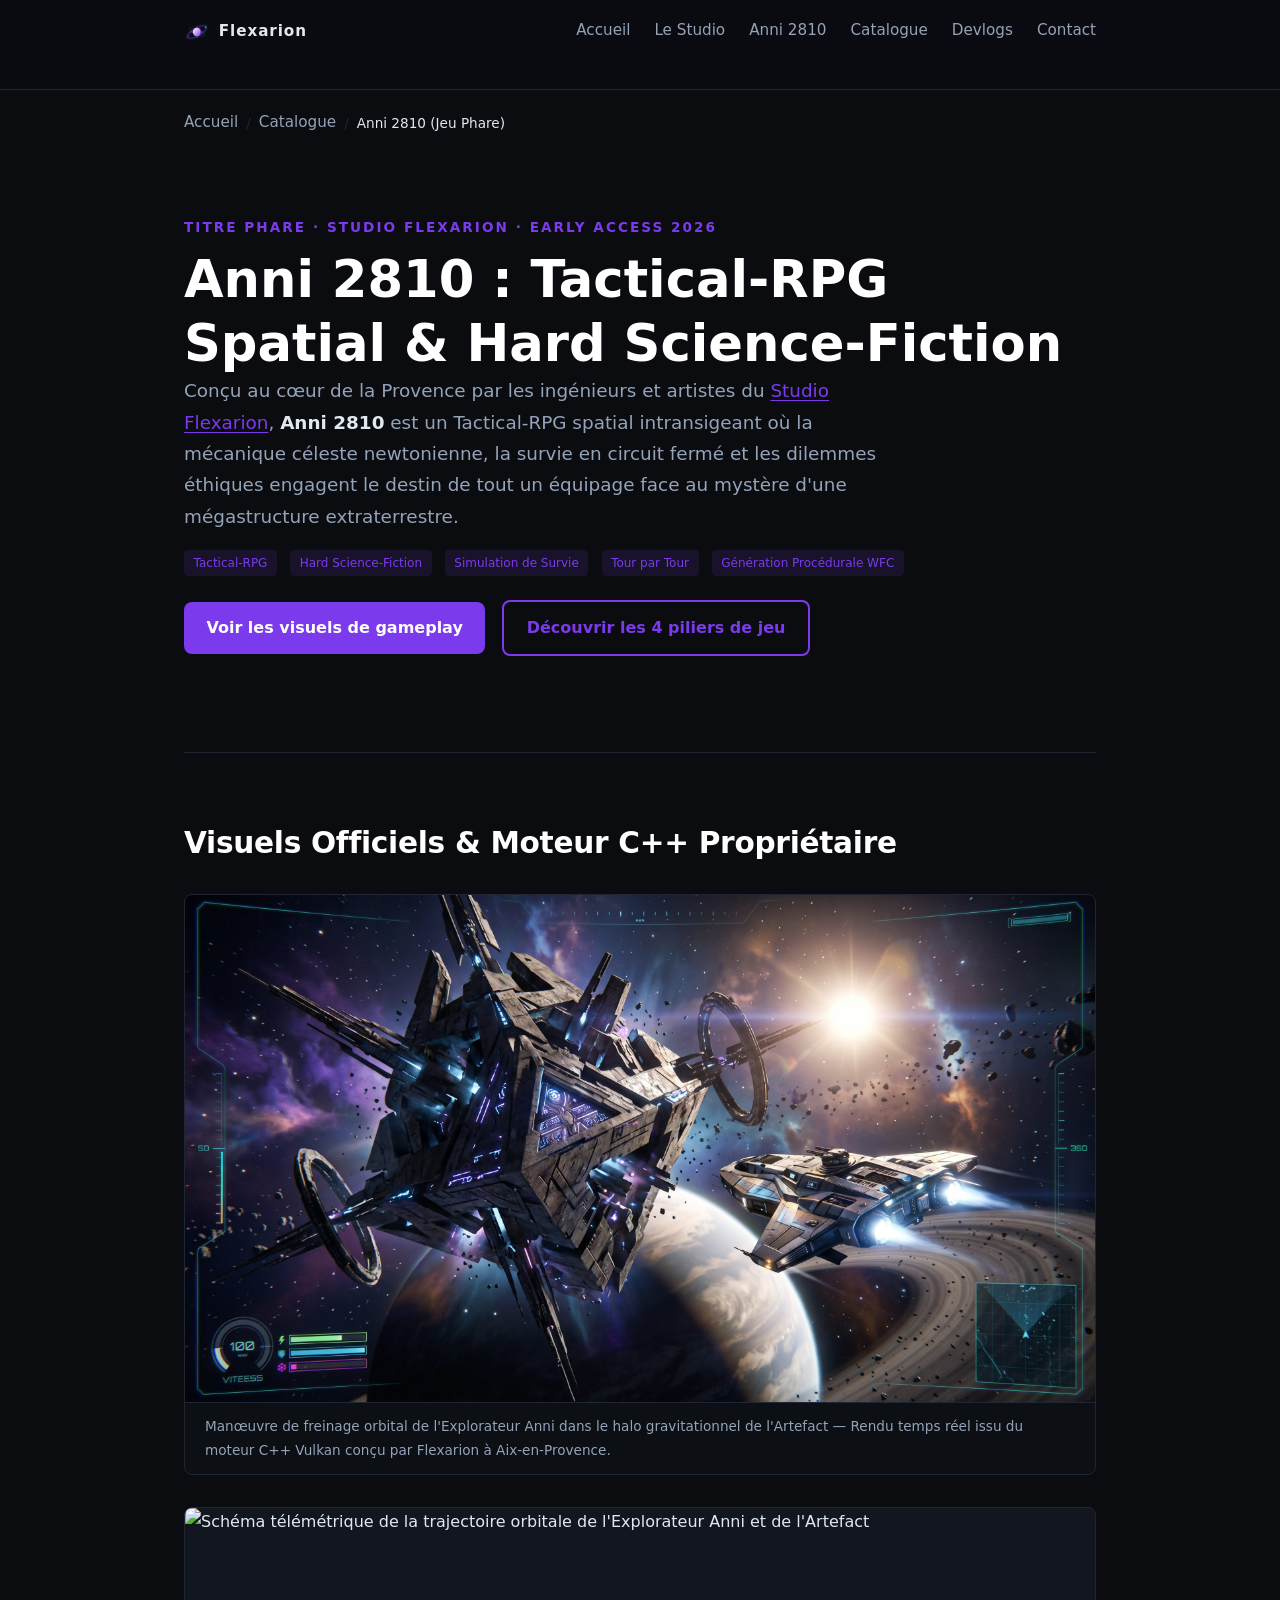
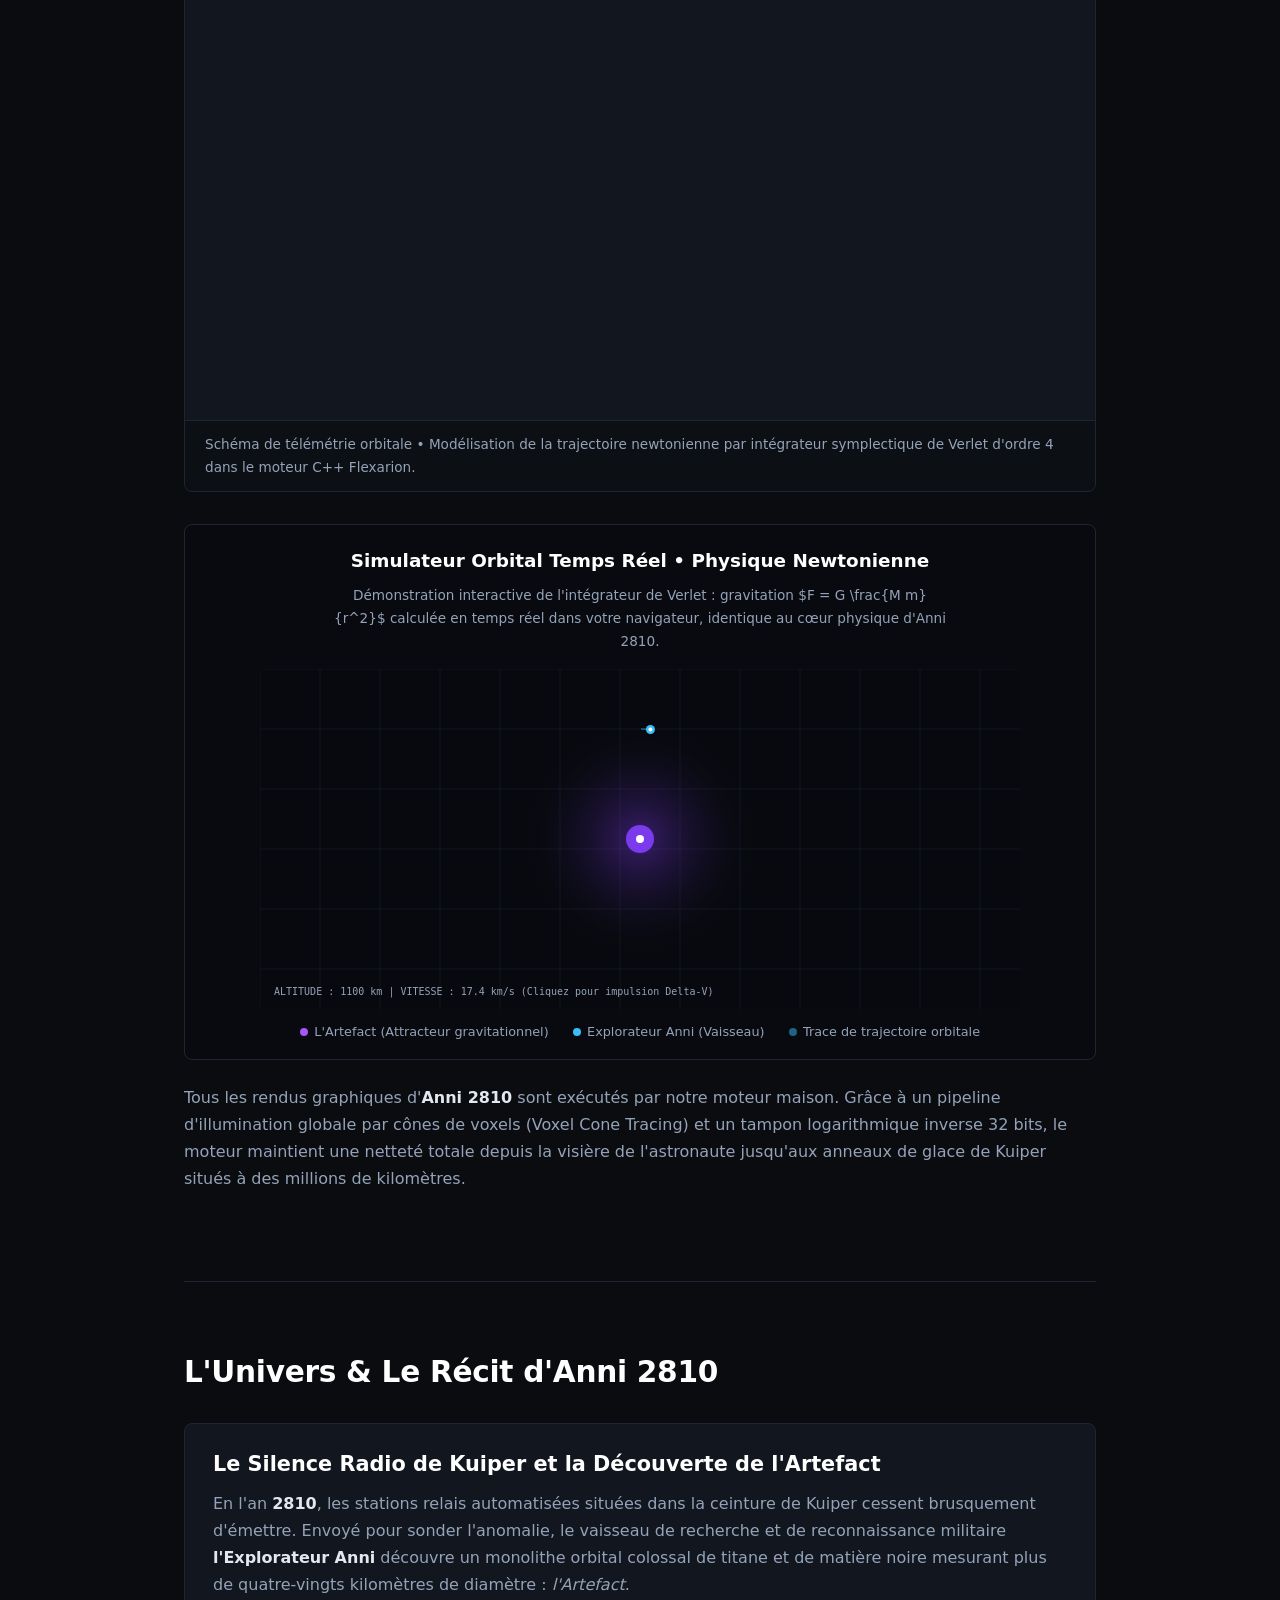
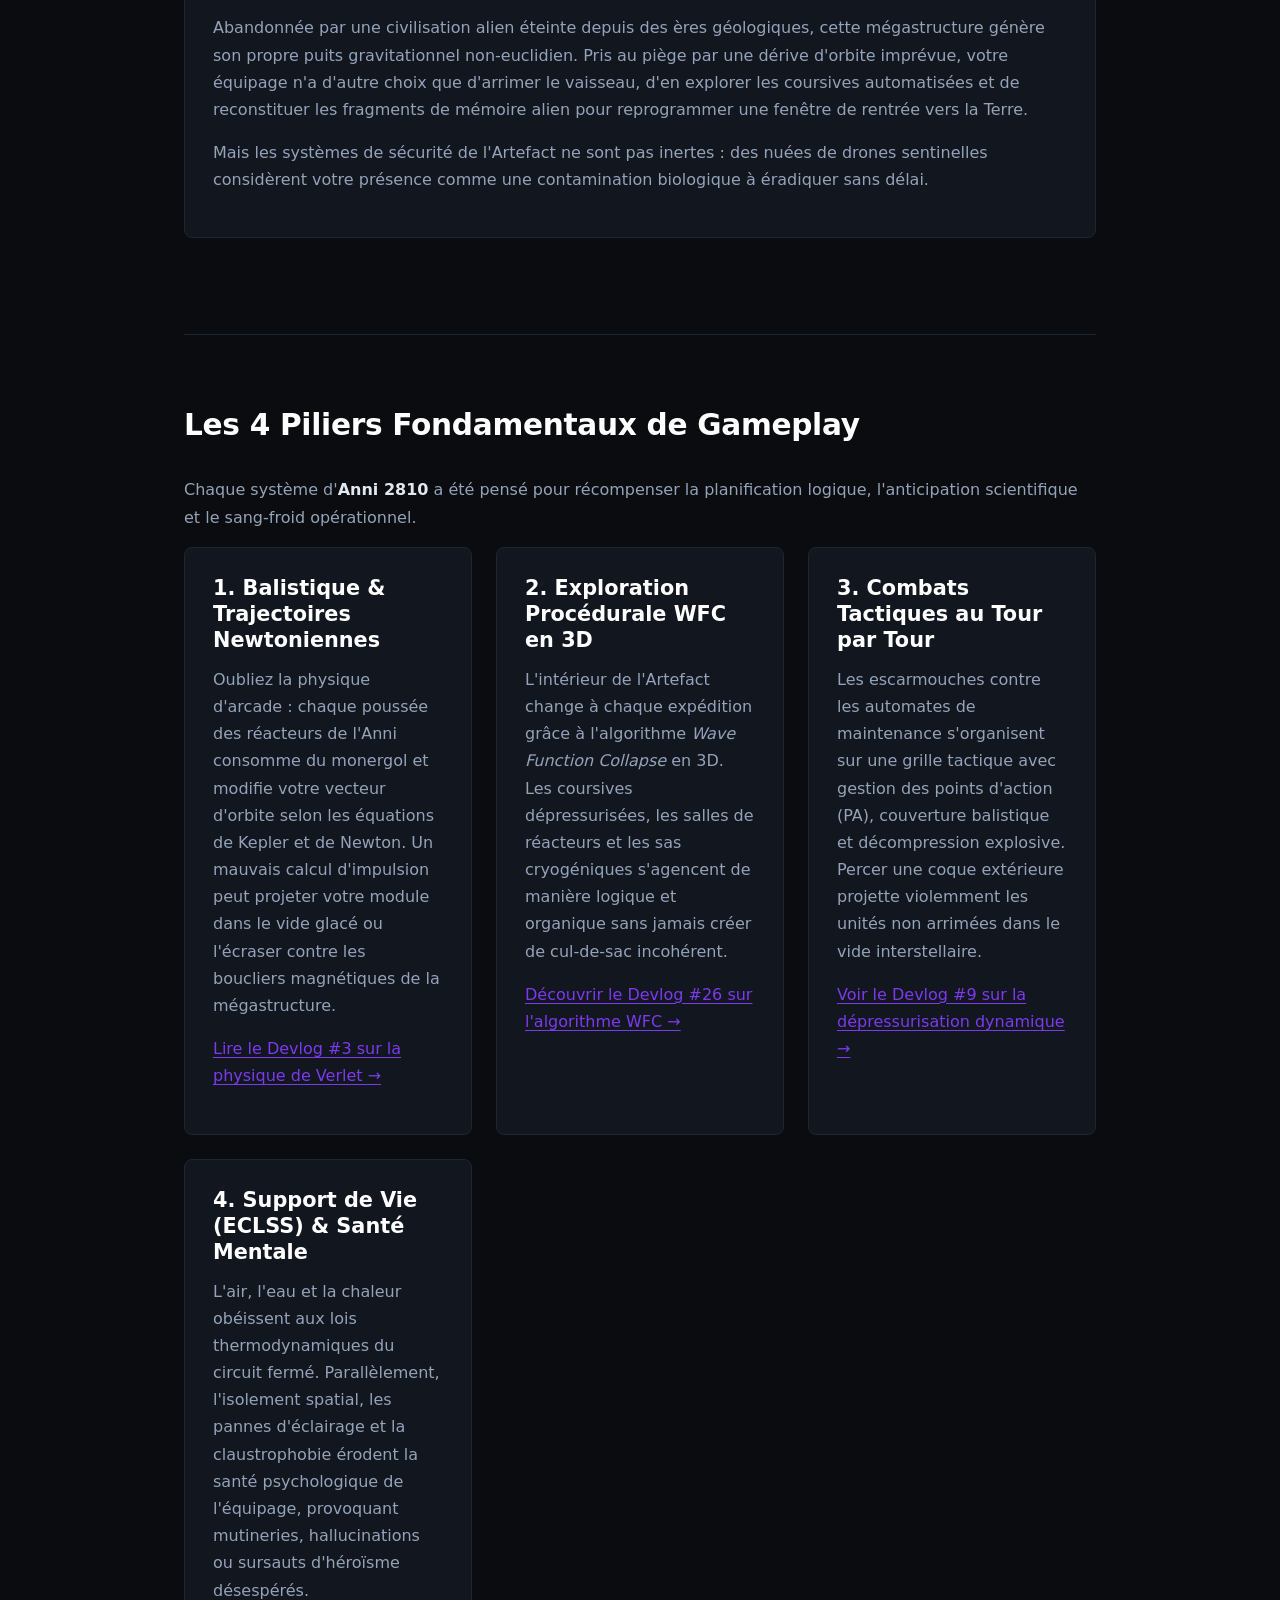
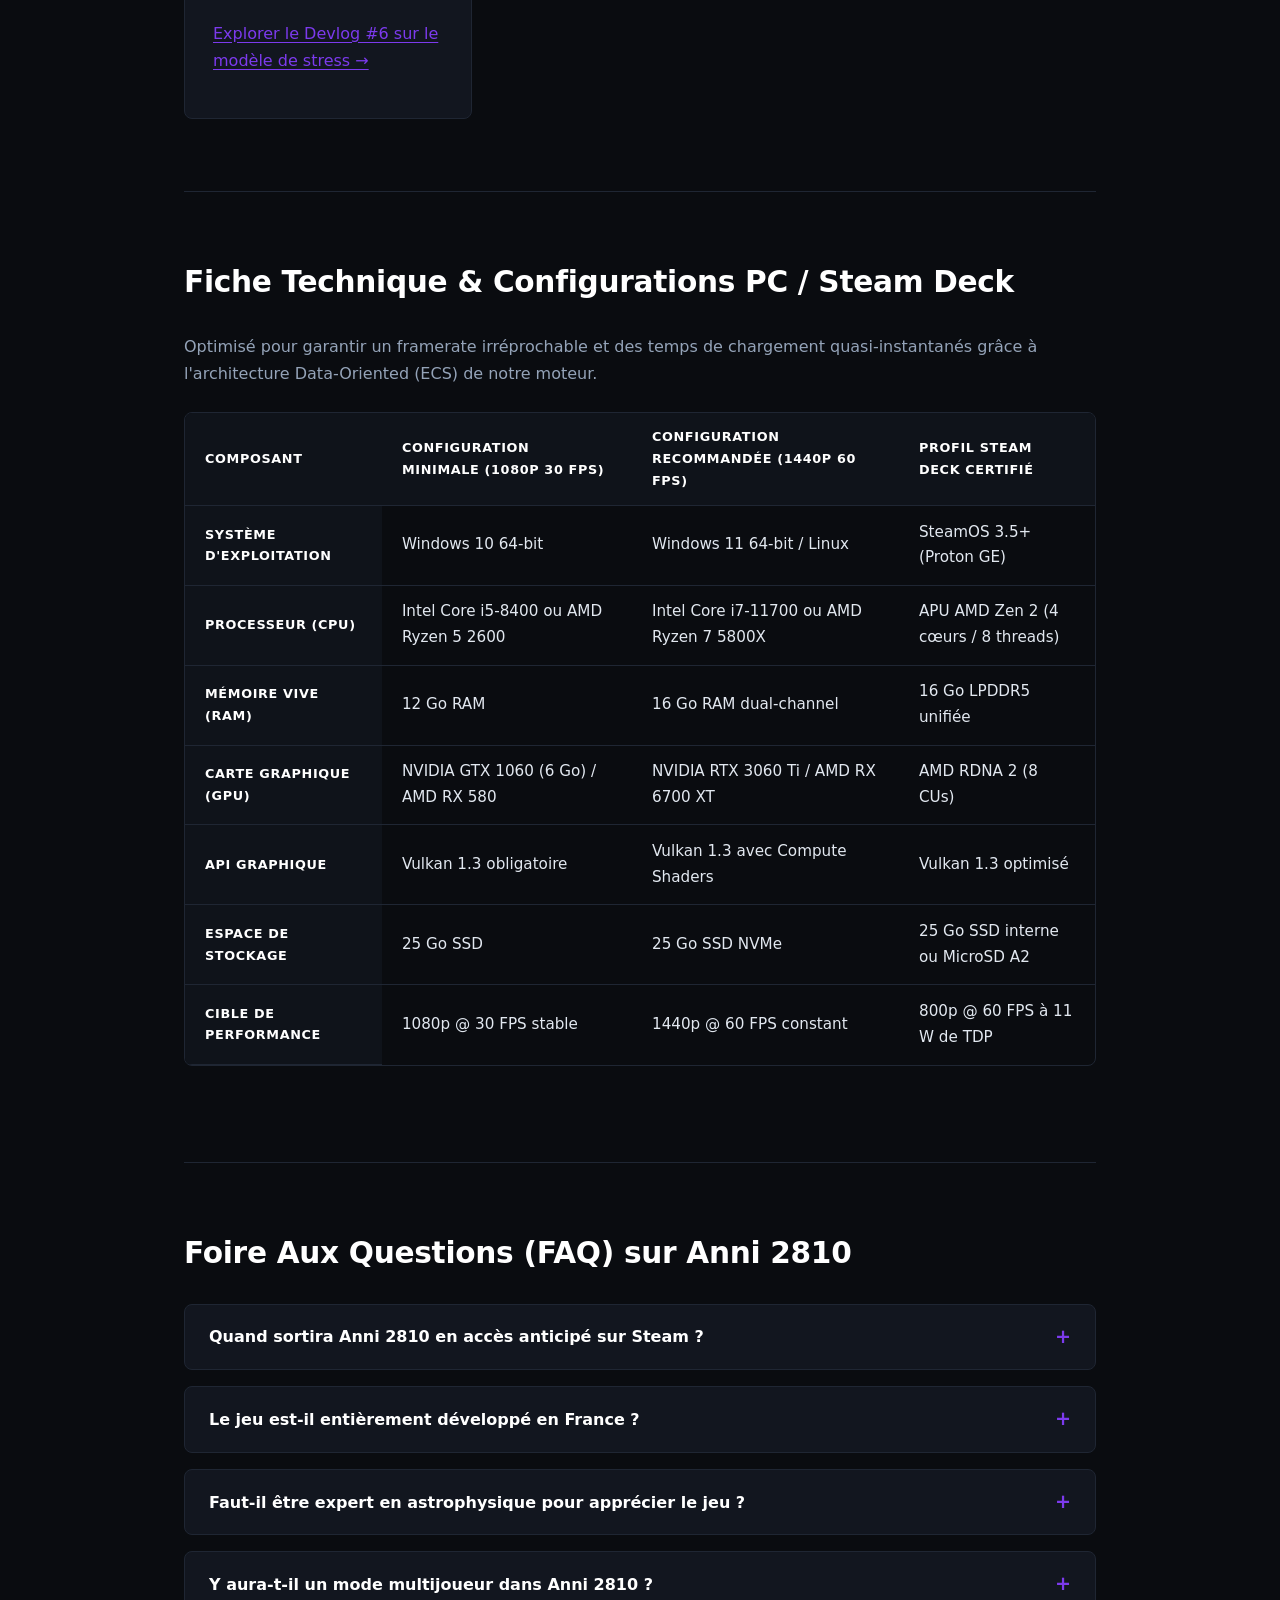
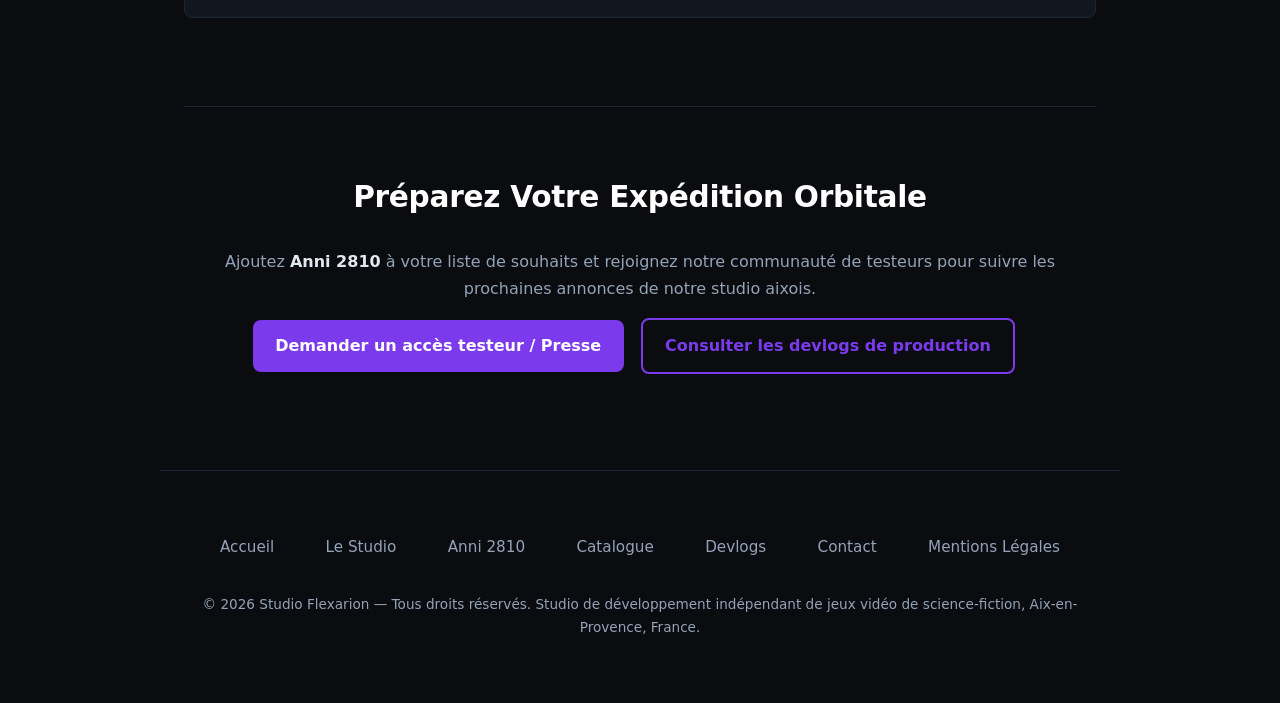
==== commit 8248fbd3: "upgrade" ====
--- a/anni-2810.html
+++ b/anni-2810.html
@@ -4,9 +4,9 @@
     <meta charset="UTF-8">
     <meta name="viewport" content="width=device-width, initial-scale=1.0">
     <script defer src="https://cloud.umami.is/script.js" data-website-id="3bf3efef-8e42-4990-b7cd-e7f1e8b1d31f"></script>
-    <title>Anni 2810 | Tactical-RPG Spatial Hard-SF — Studio Flexarion (Aix-en-Provence)</title>
+    <title>Anni 2810 | Jeu Phare Hard-SF du Studio Flexarion</title>
     <link rel="icon" type="image/png" href="assets/images/favicon.png">
-    <meta name="description" content="Découvrez Anni 2810, le jeu phare du studio Flexarion basé à Aix-en-Provence : Tactical-RPG spatial de hard science-fiction, mécanique orbitale newtonienne, exploration procédurale WFC et survie psychologique.">
+    <meta name="description" content="Découvrez Anni 2810, jeu phare du Studio Flexarion à Aix-en-Provence : Tactical-RPG spatial, mécanique orbitale newtonienne et génération WFC.">
     <meta name="theme-color" content="#7c3aed">
     <meta property="og:title" content="Anni 2810 | Tactical-RPG Hard Science-Fiction — Studio Flexarion">
     <meta property="og:description" content="Jeu vidéo de science-fiction indépendant développé à Aix-en-Provence. Mécanique céleste newtonienne, combats tactiques en apesanteur et survie orbitale.">
@@ -128,7 +128,7 @@
 
     <header>
         <nav aria-label="Navigation principale">
-            <p class="logo"><a href="index.html"><strong>Flexarion</strong></a></p>
+            <p class="logo"><a href="index.html"><img src="assets/images/logo.svg" alt="Logo Studio Flexarion" class="logo-icon" width="26" height="26"><strong>Flexarion</strong></a></p>
             <button class="menu-toggle" aria-label="Ouvrir le menu de navigation" aria-expanded="false"><span></span><span></span><span></span></button>
             <ul>
                 <li><a href="index.html">Accueil</a></li>
@@ -178,7 +178,25 @@
                 <img src="assets/images/screenshot.jpg" alt="Capture d'écran in-game d'Anni 2810 montrant la manœuvre orbitale de l'Explorateur Anni autour de la mégastructure alien l'Artefact" loading="lazy" width="2752" height="1536">
                 <figcaption>Manœuvre de freinage orbital de l'Explorateur Anni dans le halo gravitationnel de l'Artefact &mdash; Rendu temps réel issu du moteur C++ Vulkan conçu par Flexarion à Aix-en-Provence.</figcaption>
             </figure>
-            <p>Tous les rendus graphiques d'<strong>Anni 2810</strong> sont exécutés par notre moteur maison. Grâce à un pipeline d'illumination globale par cônes de voxels (Voxel Cone Tracing) et un tampon logarithmique inverse 32 bits, le moteur maintient une netteté totale depuis la visière de l'astronaute jusqu'aux anneaux de glace de Kuiper situés à des millions de kilomètres.</p>
+
+            <figure class="media-container" style="margin-top:2rem;">
+                <img src="assets/images/schema-orbite.svg" alt="Schéma télémétrique de la trajectoire orbitale de l'Explorateur Anni et de l'Artefact" loading="lazy" width="800" height="450">
+                <figcaption>Schéma de télémétrie orbitale &bull; Modélisation de la trajectoire newtonienne par intégrateur symplectique de Verlet d'ordre 4 dans le moteur C++ Flexarion.</figcaption>
+            </figure>
+
+            <!-- Simulateur interactif Canvas calculé en temps réel -->
+            <div class="canvas-card" aria-label="Simulateur d'orbite newtonienne interactif">
+                <h3 style="margin-top:0.5rem;font-size:1.15rem;color:#fff;">Simulateur Orbital Temps Réel &bull; Physique Newtonienne</h3>
+                <p style="font-size:0.85rem;color:var(--text-muted);max-width:620px;margin:0 auto 1rem;">Démonstration interactive de l'intégrateur de Verlet : gravitation $F = G \frac{M m}{r^2}$ calculée en temps réel dans votre navigateur, identique au cœur physique d'Anni 2810.</p>
+                <canvas id="orbitCanvas" width="760" height="340" role="img" aria-label="Simulation animée de l'orbite de l'Explorateur Anni"></canvas>
+                <div class="canvas-legend">
+                    <span><strong class="canvas-dot" style="background:#a855f7;"></strong> L'Artefact (Attracteur gravitationnel)</span>
+                    <span><strong class="canvas-dot" style="background:#38bdf8;"></strong> Explorateur Anni (Vaisseau)</span>
+                    <span><strong class="canvas-dot" style="background:rgba(56,189,248,0.5);"></strong> Trace de trajectoire orbitale</span>
+                </div>
+            </div>
+
+            <p style="margin-top:1.5rem;">Tous les rendus graphiques d'<strong>Anni 2810</strong> sont exécutés par notre moteur maison. Grâce à un pipeline d'illumination globale par cônes de voxels (Voxel Cone Tracing) et un tampon logarithmique inverse 32 bits, le moteur maintient une netteté totale depuis la visière de l'astronaute jusqu'aux anneaux de glace de Kuiper situés à des millions de kilomètres.</p>
         </section>
 
         <!-- ═══════ SYNOPSIS & UNIVERS ═══════ -->
@@ -350,6 +368,127 @@
             document.querySelector('nav ul').classList.toggle('nav-open');
             this.setAttribute('aria-expanded', this.classList.contains('active'));
         });
+
+        // Simulateur orbital newtonien (Verlet temps réel)
+        (function() {
+            const canvas = document.getElementById('orbitCanvas');
+            if (!canvas) return;
+            const ctx = canvas.getContext('2d');
+            const cx = canvas.width / 2;
+            const cy = canvas.height / 2;
+            const G = 1950;
+            
+            let pos = { x: cx, y: cy - 110 };
+            let vel = { x: 4.15, y: 0 };
+            const trail = [];
+            let isRunning = true;
+
+            function computeAcc(p) {
+                const dx = cx - p.x;
+                const dy = cy - p.y;
+                const r2 = dx * dx + dy * dy;
+                const r = Math.sqrt(r2);
+                if (r < 18) return { ax: 0, ay: 0 };
+                const f = G / (r2 * r);
+                return { ax: f * dx, ay: f * dy };
+            }
+
+            function update() {
+                const dt = 0.28;
+                // Intégration Velocity-Verlet
+                const a1 = computeAcc(pos);
+                pos.x += vel.x * dt + 0.5 * a1.ax * dt * dt;
+                pos.y += vel.y * dt + 0.5 * a1.ay * dt * dt;
+                const a2 = computeAcc(pos);
+                vel.x += 0.5 * (a1.ax + a2.ax) * dt;
+                vel.y += 0.5 * (a1.ay + a2.ay) * dt;
+
+                trail.push({ x: pos.x, y: pos.y });
+                if (trail.length > 180) trail.shift();
+            }
+
+            function draw() {
+                ctx.fillStyle = '#07090e';
+                ctx.fillRect(0, 0, canvas.width, canvas.height);
+
+                // Grille subtile
+                ctx.strokeStyle = 'rgba(30, 41, 59, 0.4)';
+                ctx.lineWidth = 1;
+                for (let x = 0; x < canvas.width; x += 60) {
+                    ctx.beginPath(); ctx.moveTo(x, 0); ctx.lineTo(x, canvas.height); ctx.stroke();
+                }
+                for (let y = 0; y < canvas.height; y += 60) {
+                    ctx.beginPath(); ctx.moveTo(0, y); ctx.lineTo(canvas.width, y); ctx.stroke();
+                }
+
+                // Halo gravitationnel de l'Artefact
+                const grad = ctx.createRadialGradient(cx, cy, 10, cx, cy, 120);
+                grad.addColorStop(0, 'rgba(124, 58, 237, 0.35)');
+                grad.addColorStop(1, 'rgba(10, 12, 16, 0)');
+                ctx.fillStyle = grad;
+                ctx.beginPath();
+                ctx.arc(cx, cy, 120, 0, Math.PI * 2);
+                ctx.fill();
+
+                // L'Artefact central
+                ctx.fillStyle = '#7c3aed';
+                ctx.beginPath();
+                ctx.arc(cx, cy, 14, 0, Math.PI * 2);
+                ctx.fill();
+                ctx.fillStyle = '#ffffff';
+                ctx.beginPath();
+                ctx.arc(cx, cy, 4, 0, Math.PI * 2);
+                ctx.fill();
+
+                // Trajectoire orbitale passée
+                if (trail.length > 1) {
+                    ctx.strokeStyle = 'rgba(56, 189, 248, 0.45)';
+                    ctx.lineWidth = 1.8;
+                    ctx.beginPath();
+                    ctx.moveTo(trail[0].x, trail[0].y);
+                    for (let i = 1; i < trail.length; i++) {
+                        ctx.lineTo(trail[i].x, trail[i].y);
+                    }
+                    ctx.stroke();
+                }
+
+                // Vaisseau Explorateur Anni
+                ctx.fillStyle = '#38bdf8';
+                ctx.beginPath();
+                ctx.arc(pos.x, pos.y, 4.5, 0, Math.PI * 2);
+                ctx.fill();
+                ctx.fillStyle = '#ffffff';
+                ctx.beginPath();
+                ctx.arc(pos.x, pos.y, 2, 0, Math.PI * 2);
+                ctx.fill();
+
+                // Télémétrie in-canvas
+                ctx.fillStyle = '#94a3b8';
+                ctx.font = '10px monospace';
+                const dist = Math.round(Math.hypot(pos.x - cx, pos.y - cy) * 10);
+                const spd = (Math.hypot(vel.x, vel.y) * 4.2).toFixed(1);
+                ctx.fillText('ALTITUDE : ' + dist + ' km | VITESSE : ' + spd + ' km/s (Cliquez pour impulsion Delta-V)', 14, canvas.height - 14);
+
+                update();
+                if (isRunning) requestAnimationFrame(draw);
+            }
+
+            canvas.addEventListener('click', function(e) {
+                // Impulsion de poussée manuelle (+Delta-V)
+                vel.x *= 1.08;
+                vel.y *= 1.08;
+            });
+
+            // Optimisation : n'exécute l'animation que lorsque le canvas est visible à l'écran
+            if ('IntersectionObserver' in window) {
+                const observer = new IntersectionObserver(function(entries) {
+                    isRunning = entries[0].isIntersecting;
+                    if (isRunning) requestAnimationFrame(draw);
+                });
+                observer.observe(canvas);
+            }
+            requestAnimationFrame(draw);
+        })();
     </script>
 </body>
 </html>
--- a/assets/stylesheets/style.css
+++ b/assets/stylesheets/style.css
@@ -59,7 +59,20 @@
 }
 
 .logo { letter-spacing: 0.05em; font-size: 1.15rem; }
-.logo a { color: inherit; text-decoration: none; }
+.logo a {
+    display: inline-flex;
+    align-items: center;
+    gap: 0.55rem;
+    color: inherit;
+    text-decoration: none;
+}
+.logo-icon {
+    width: 26px;
+    height: 26px;
+    flex-shrink: 0;
+    display: inline-block;
+    vertical-align: middle;
+}
 
 nav ul { display: flex; list-style: none; gap: 1.5rem; }
 nav a { color: var(--text-muted); text-decoration: none; font-size: 0.95rem; transition: color 0.2s ease; }
@@ -612,3 +625,132 @@
     color: #fff;
 }
 
+/* ---- Avis Médias & Presse (Reviews & Accolades) ---- */
+.reviews-grid {
+    display: grid;
+    grid-template-columns: repeat(auto-fit, minmax(260px, 1fr));
+    gap: 1.5rem;
+    margin: 2rem 0;
+}
+.review-card {
+    background: var(--bg-surface);
+    border: 1px solid var(--border-color);
+    border-left: 3px solid var(--accent);
+    border-radius: var(--radius);
+    padding: 1.5rem;
+    position: relative;
+    display: flex;
+    flex-direction: column;
+    justify-content: space-between;
+}
+.review-quote {
+    font-size: 0.95rem;
+    font-style: italic;
+    color: var(--text-main);
+    line-height: 1.6;
+    margin-bottom: 1rem;
+}
+.review-meta {
+    display: flex;
+    justify-content: space-between;
+    align-items: center;
+    border-top: 1px solid var(--border-color);
+    padding-top: 0.75rem;
+    font-size: 0.85rem;
+}
+.review-source {
+    font-weight: 600;
+    color: #fff;
+}
+.review-score {
+    color: var(--warning);
+    font-weight: bold;
+    letter-spacing: 1px;
+}
+
+/* ---- Widget Audio Procédural ---- */
+.audio-widget {
+    background: linear-gradient(135deg, rgba(124, 58, 237, 0.12) 0%, rgba(18, 22, 31, 0.95) 100%);
+    border: 1px solid rgba(124, 58, 237, 0.35);
+    border-radius: var(--radius);
+    padding: 1.5rem;
+    margin: 1.5rem 0;
+    display: flex;
+    flex-direction: column;
+    gap: 1rem;
+}
+.audio-header {
+    display: flex;
+    justify-content: space-between;
+    align-items: center;
+    flex-wrap: wrap;
+    gap: 0.75rem;
+}
+.audio-btn {
+    display: inline-flex;
+    align-items: center;
+    gap: 0.5rem;
+    background: var(--accent);
+    color: #fff;
+    border: none;
+    padding: 0.6rem 1.2rem;
+    border-radius: var(--radius);
+    font-weight: 600;
+    cursor: pointer;
+    font-family: inherit;
+    font-size: 0.9rem;
+    transition: background-color 0.2s, transform 0.15s;
+}
+.audio-btn:hover {
+    background-color: var(--accent-hover);
+    transform: translateY(-1px);
+}
+.audio-status {
+    font-size: 0.85rem;
+    color: var(--text-muted);
+}
+.audio-status.playing {
+    color: var(--success);
+    font-weight: 500;
+}
+
+/* ---- Simulateur Visuel Interactif Canvas ---- */
+.canvas-card {
+    background: #080a0f;
+    border: 1px solid var(--border-color);
+    border-radius: var(--radius);
+    padding: 1rem;
+    margin: 1.5rem 0;
+    overflow: hidden;
+    text-align: center;
+}
+.canvas-card canvas {
+    max-width: 100%;
+    height: auto;
+    border-radius: 4px;
+    display: block;
+    margin: 0 auto;
+    background: #07090e;
+}
+.canvas-legend {
+    display: flex;
+    justify-content: center;
+    flex-wrap: wrap;
+    gap: 1.5rem;
+    margin-top: 0.75rem;
+    font-size: 0.8rem;
+    color: var(--text-muted);
+}
+.canvas-legend span {
+    display: inline-flex;
+    align-items: center;
+    gap: 0.4rem;
+}
+.canvas-dot {
+    width: 8px;
+    height: 8px;
+    border-radius: 50%;
+    display: inline-block;
+}
+
+
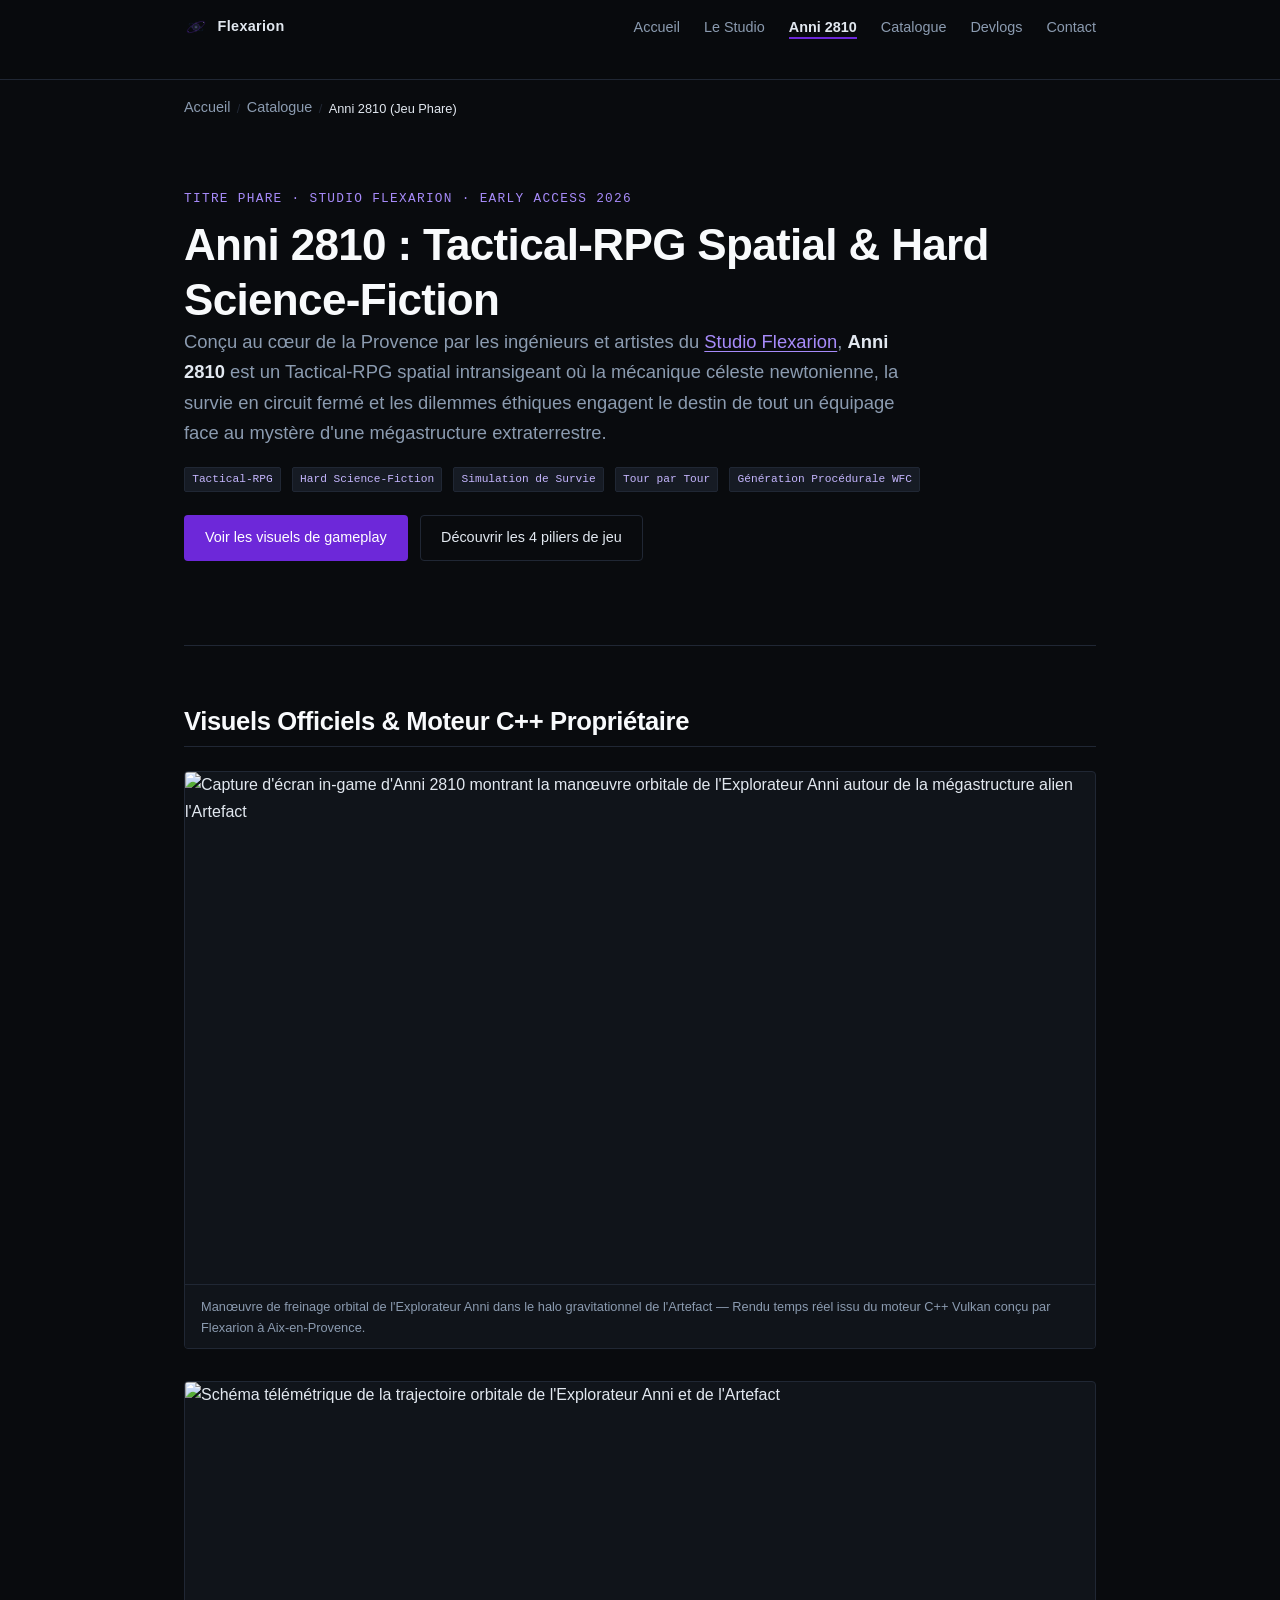
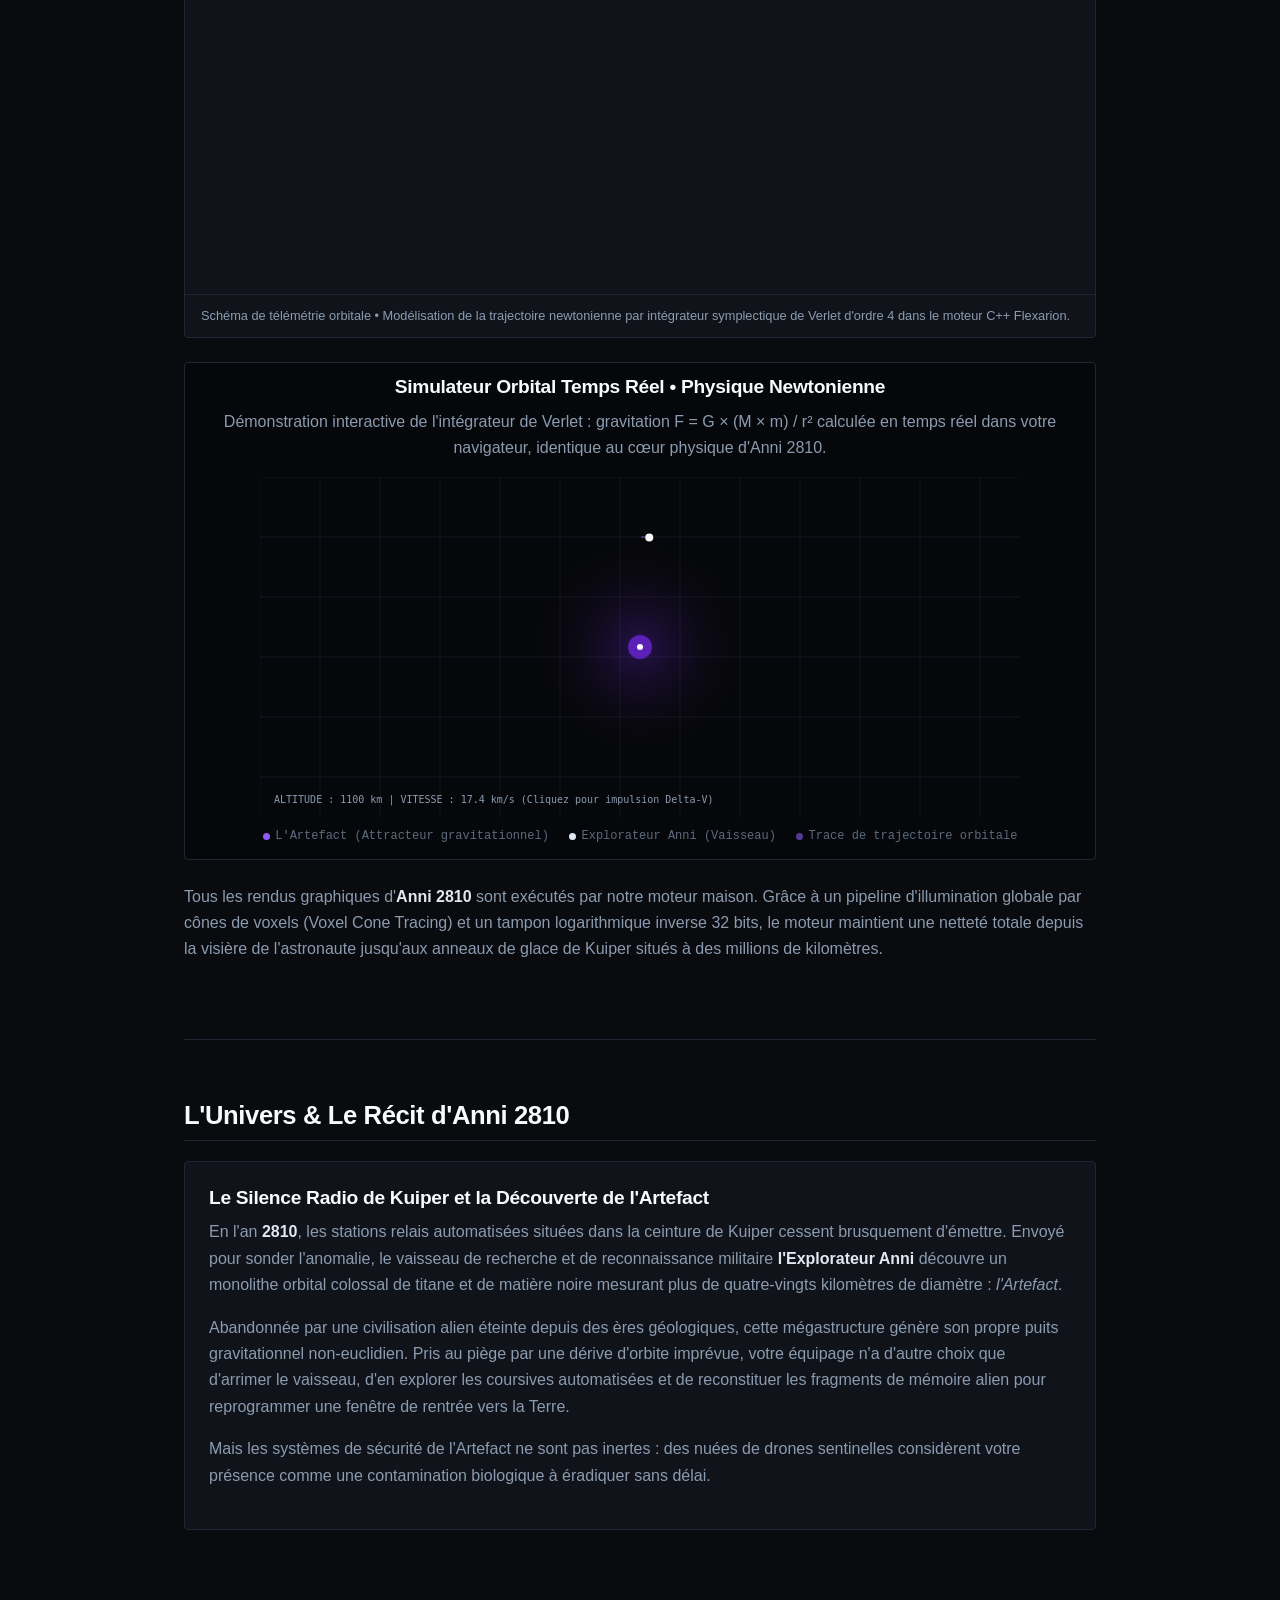
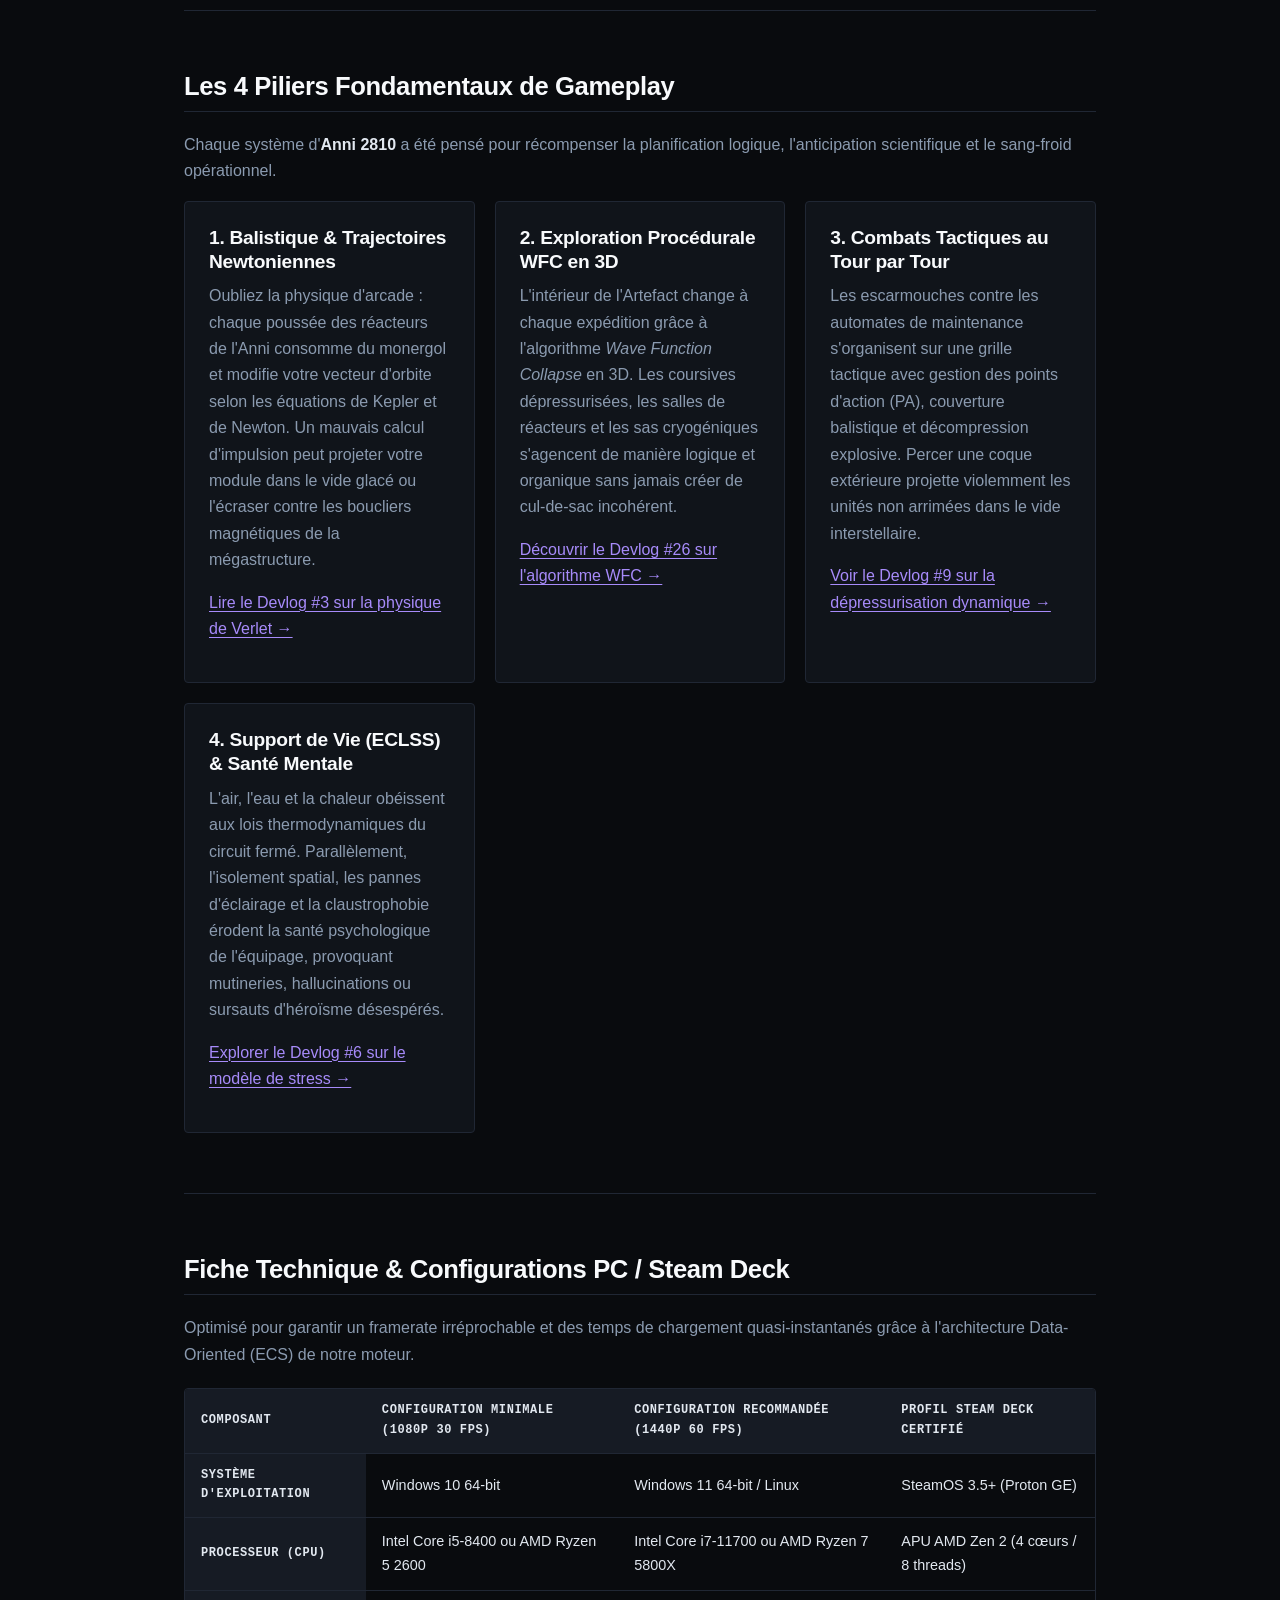
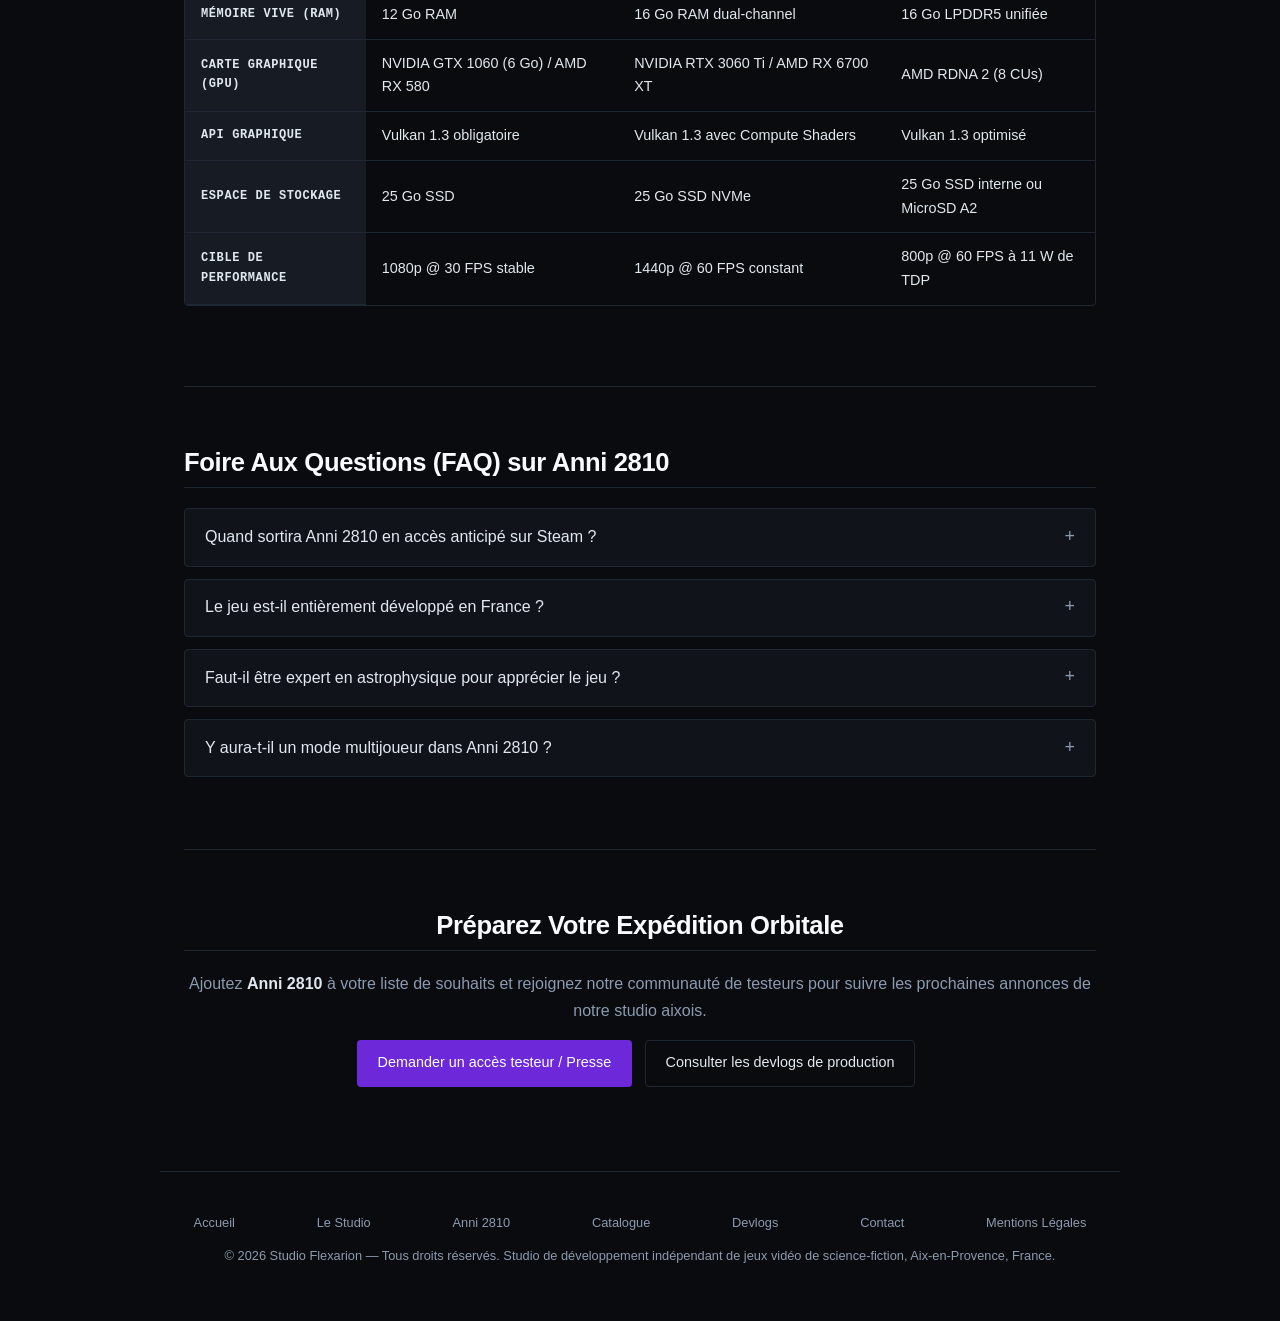
==== commit 42fa0e72: "Ourobouros" ====
--- a/anni-2810.html
+++ b/anni-2810.html
@@ -7,19 +7,19 @@
     <title>Anni 2810 | Jeu Phare Hard-SF du Studio Flexarion</title>
     <link rel="icon" type="image/png" href="assets/images/favicon.png">
     <meta name="description" content="Découvrez Anni 2810, jeu phare du Studio Flexarion à Aix-en-Provence : Tactical-RPG spatial, mécanique orbitale newtonienne et génération WFC.">
-    <meta name="theme-color" content="#7c3aed">
+    <meta name="theme-color" content="#6d28d9">
     <meta property="og:title" content="Anni 2810 | Tactical-RPG Hard Science-Fiction — Studio Flexarion">
     <meta property="og:description" content="Jeu vidéo de science-fiction indépendant développé à Aix-en-Provence. Mécanique céleste newtonienne, combats tactiques en apesanteur et survie orbitale.">
     <meta property="og:type" content="website">
     <meta property="og:url" content="https://flexarion-studio.fr/anni-2810.html">
-    <meta property="og:image" content="https://flexarion-studio.fr/assets/images/screenshot.jpg">
+    <meta property="og:image" content="https://flexarion-studio.fr/assets/images/screenshot.svg">
     <meta property="og:image:alt" content="Capture d'écran du gameplay d'Anni 2810 en orbite de l'Artefact">
     <meta property="og:locale" content="fr_FR">
     <meta property="og:site_name" content="Flexarion">
     <meta name="twitter:card" content="summary_large_image">
     <meta name="twitter:title" content="Anni 2810 | Jeu Phare Hard-SF — Flexarion Studio">
     <meta name="twitter:description" content="Tactical-RPG spatial exigeant conçu par Flexarion à Aix-en-Provence. Moteur C++ propriétaire, physique newtonienne et génération WFC.">
-    <meta name="twitter:image" content="https://flexarion-studio.fr/assets/images/screenshot.jpg">
+    <meta name="twitter:image" content="https://flexarion-studio.fr/assets/images/screenshot.svg">
     <script type="application/ld+json">
     [
     {
@@ -34,7 +34,7 @@
         "applicationCategory": "Game",
         "inLanguage": "fr",
         "url": "https://flexarion-studio.fr/anni-2810.html",
-        "image": "https://flexarion-studio.fr/assets/images/screenshot.jpg",
+        "image": "https://flexarion-studio.fr/assets/images/screenshot.svg",
         "author": {
             "@type": "Organization",
             "name": "Flexarion",
@@ -120,7 +120,7 @@
     }
     ]
     </script>
-    <link rel="stylesheet" href="assets/stylesheets/style.css?v=3">
+    <link rel="preload" href="assets/stylesheets/style.css?v=4" as="style"><link rel="stylesheet" href="assets/stylesheets/style.css?v=4">
     <link rel="canonical" href="https://flexarion-studio.fr/anni-2810.html">
     <link rel="alternate" hreflang="fr-fr" href="https://flexarion-studio.fr/anni-2810.html">
 </head>
@@ -175,7 +175,7 @@
         <section id="visuels">
             <h2>Visuels Officiels & Moteur C++ Propriétaire</h2>
             <figure class="media-container">
-                <img src="assets/images/screenshot.jpg" alt="Capture d'écran in-game d'Anni 2810 montrant la manœuvre orbitale de l'Explorateur Anni autour de la mégastructure alien l'Artefact" loading="lazy" width="2752" height="1536">
+                <img src="assets/images/screenshot.svg" alt="Capture d'écran in-game d'Anni 2810 montrant la manœuvre orbitale de l'Explorateur Anni autour de la mégastructure alien l'Artefact" width="1920" height="1080">
                 <figcaption>Manœuvre de freinage orbital de l'Explorateur Anni dans le halo gravitationnel de l'Artefact &mdash; Rendu temps réel issu du moteur C++ Vulkan conçu par Flexarion à Aix-en-Provence.</figcaption>
             </figure>
 
@@ -186,13 +186,13 @@
 
             <!-- Simulateur interactif Canvas calculé en temps réel -->
             <div class="canvas-card" aria-label="Simulateur d'orbite newtonienne interactif">
-                <h3 style="margin-top:0.5rem;font-size:1.15rem;color:#fff;">Simulateur Orbital Temps Réel &bull; Physique Newtonienne</h3>
-                <p style="font-size:0.85rem;color:var(--text-muted);max-width:620px;margin:0 auto 1rem;">Démonstration interactive de l'intégrateur de Verlet : gravitation $F = G \frac{M m}{r^2}$ calculée en temps réel dans votre navigateur, identique au cœur physique d'Anni 2810.</p>
+                <h3>Simulateur Orbital Temps Réel &bull; Physique Newtonienne</h3>
+                <p>Démonstration interactive de l'intégrateur de Verlet : gravitation F = G &times; (M &times; m) / r&sup2; calculée en temps réel dans votre navigateur, identique au cœur physique d'Anni 2810.</p>
                 <canvas id="orbitCanvas" width="760" height="340" role="img" aria-label="Simulation animée de l'orbite de l'Explorateur Anni"></canvas>
                 <div class="canvas-legend">
-                    <span><strong class="canvas-dot" style="background:#a855f7;"></strong> L'Artefact (Attracteur gravitationnel)</span>
-                    <span><strong class="canvas-dot" style="background:#38bdf8;"></strong> Explorateur Anni (Vaisseau)</span>
-                    <span><strong class="canvas-dot" style="background:rgba(56,189,248,0.5);"></strong> Trace de trajectoire orbitale</span>
+                    <span><strong class="canvas-dot" style="background:#8b5cf6;"></strong> L'Artefact (Attracteur gravitationnel)</span>
+                    <span><strong class="canvas-dot" style="background:#e2e8f0;"></strong> Explorateur Anni (Vaisseau)</span>
+                    <span><strong class="canvas-dot" style="background:rgba(139,92,246,0.6);"></strong> Trace de trajectoire orbitale</span>
                 </div>
             </div>
 
@@ -408,11 +408,11 @@
             }
 
             function draw() {
-                ctx.fillStyle = '#07090e';
+                ctx.fillStyle = '#06070a';
                 ctx.fillRect(0, 0, canvas.width, canvas.height);
 
                 // Grille subtile
-                ctx.strokeStyle = 'rgba(30, 41, 59, 0.4)';
+                ctx.strokeStyle = 'rgba(32, 39, 52, 0.5)';
                 ctx.lineWidth = 1;
                 for (let x = 0; x < canvas.width; x += 60) {
                     ctx.beginPath(); ctx.moveTo(x, 0); ctx.lineTo(x, canvas.height); ctx.stroke();
@@ -421,29 +421,29 @@
                     ctx.beginPath(); ctx.moveTo(0, y); ctx.lineTo(canvas.width, y); ctx.stroke();
                 }
 
-                // Halo gravitationnel de l'Artefact
-                const grad = ctx.createRadialGradient(cx, cy, 10, cx, cy, 120);
-                grad.addColorStop(0, 'rgba(124, 58, 237, 0.35)');
-                grad.addColorStop(1, 'rgba(10, 12, 16, 0)');
+                // Halo gravitationnel sobre de l'Artefact
+                const grad = ctx.createRadialGradient(cx, cy, 10, cx, cy, 110);
+                grad.addColorStop(0, 'rgba(109, 40, 217, 0.25)');
+                grad.addColorStop(1, 'rgba(9, 11, 14, 0)');
                 ctx.fillStyle = grad;
                 ctx.beginPath();
-                ctx.arc(cx, cy, 120, 0, Math.PI * 2);
+                ctx.arc(cx, cy, 110, 0, Math.PI * 2);
                 ctx.fill();
 
                 // L'Artefact central
-                ctx.fillStyle = '#7c3aed';
+                ctx.fillStyle = '#5b21b6';
                 ctx.beginPath();
-                ctx.arc(cx, cy, 14, 0, Math.PI * 2);
+                ctx.arc(cx, cy, 12, 0, Math.PI * 2);
                 ctx.fill();
-                ctx.fillStyle = '#ffffff';
+                ctx.fillStyle = '#f8fafc';
                 ctx.beginPath();
-                ctx.arc(cx, cy, 4, 0, Math.PI * 2);
+                ctx.arc(cx, cy, 3, 0, Math.PI * 2);
                 ctx.fill();
 
                 // Trajectoire orbitale passée
                 if (trail.length > 1) {
-                    ctx.strokeStyle = 'rgba(56, 189, 248, 0.45)';
-                    ctx.lineWidth = 1.8;
+                    ctx.strokeStyle = 'rgba(139, 92, 246, 0.55)';
+                    ctx.lineWidth = 1.5;
                     ctx.beginPath();
                     ctx.moveTo(trail[0].x, trail[0].y);
                     for (let i = 1; i < trail.length; i++) {
@@ -453,18 +453,14 @@
                 }
 
                 // Vaisseau Explorateur Anni
-                ctx.fillStyle = '#38bdf8';
+                ctx.fillStyle = '#f8fafc';
                 ctx.beginPath();
-                ctx.arc(pos.x, pos.y, 4.5, 0, Math.PI * 2);
+                ctx.arc(pos.x, pos.y, 4, 0, Math.PI * 2);
                 ctx.fill();
-                ctx.fillStyle = '#ffffff';
-                ctx.beginPath();
-                ctx.arc(pos.x, pos.y, 2, 0, Math.PI * 2);
-                ctx.fill();
 
                 // Télémétrie in-canvas
-                ctx.fillStyle = '#94a3b8';
-                ctx.font = '10px monospace';
+                ctx.fillStyle = '#8b9bb0';
+                ctx.font = '10px ui-monospace, monospace';
                 const dist = Math.round(Math.hypot(pos.x - cx, pos.y - cy) * 10);
                 const spd = (Math.hypot(vel.x, vel.y) * 4.2).toFixed(1);
                 ctx.fillText('ALTITUDE : ' + dist + ' km | VITESSE : ' + spd + ' km/s (Cliquez pour impulsion Delta-V)', 14, canvas.height - 14);
@@ -492,3 +488,4 @@
     </script>
 </body>
 </html>
+
--- a/assets/stylesheets/style.css
+++ b/assets/stylesheets/style.css
@@ -1,48 +1,75 @@
 /* =========================================================
-   FLEXARION STUDIO — Design System v3
-   Optimisé Core Web Vitals, mobile-first, accessibilité
+   FLEXARION STUDIO — Design System Sobriété & Précision
+   Palette : Noir technique (#080a0d), Gris graphite (#11151c),
+             Violet nuit / prune (#5b21b6 / #6d28d9), Accents feutrés
    ========================================================= */
 
 :root {
-    --bg-dark: #0a0c10;
-    --bg-surface: #12161f;
-    --border-color: #1f2633;
+    --bg-dark: #090b0e;
+    --bg-surface: #10141a;
+    --bg-surface-elevated: #161b24;
+    --border-color: #202734;
+    --border-subtle: #171c26;
+    --border-focus: #5b21b6;
     --text-main: #e2e8f0;
-    --text-muted: #94a3b8;
-    --accent: #7c3aed;
-    --accent-hover: #6d28d9;
-    --accent-glow: rgba(124, 58, 237, 0.12);
-    --success: #10b981;
-    --info: #3b82f6;
-    --warning: #f59e0b;
-    --radius: 8px;
+    --text-muted: #8b9bb0;
+    --text-dim: #5c6b7e;
+    
+    /* Violet profond & précis (sans neon/glow artificiel) */
+    --accent: #6d28d9;
+    --accent-dark: #4c1d95;
+    --accent-light: #8b5cf6;
+    --accent-subtle: rgba(109, 40, 217, 0.12);
+    --accent-border: rgba(109, 40, 217, 0.35);
+
+    /* Statuts & Balises sobres */
+    --status-active: #059669;
+    --status-active-bg: rgba(5, 150, 105, 0.12);
+    --status-dev: #2563eb;
+    --status-dev-bg: rgba(37, 99, 235, 0.12);
+    --status-concept: #d97706;
+    --status-concept-bg: rgba(217, 119, 6, 0.12);
+    --status-idle: #475569;
+    --status-idle-bg: rgba(71, 85, 105, 0.15);
+
+    --radius: 4px;
+    --radius-sm: 2px;
     --max-w: 960px;
-}
-
-/* Reset */
+    --font-mono: ui-monospace, "SF Mono", "Menlo", "Consolas", monospace;
+}
+
+/* Reset strict */
 *, *::before, *::after { box-sizing: border-box; margin: 0; padding: 0; }
 html { scroll-behavior: smooth; }
 
 body {
     background-color: var(--bg-dark);
     color: var(--text-main);
-    font-family: system-ui, -apple-system, BlinkMacSystemFont, "Segoe UI", Roboto, sans-serif;
-    line-height: 1.7;
+    font-family: -apple-system, BlinkMacSystemFont, "Segoe UI", Roboto, "Helvetica Neue", Arial, sans-serif;
+    line-height: 1.65;
     -webkit-font-smoothing: antialiased;
     -moz-osx-font-smoothing: grayscale;
 }
 
-/* ---- Links ---- */
-a { color: var(--accent); text-decoration: underline; text-underline-offset: 3px; text-decoration-skip-ink: auto; transition: color 0.2s ease; }
-a:hover { color: var(--accent-hover); }
-
-/* ---- Header & Navigation ---- */
+/* ---- Liens ---- */
+a {
+    color: #a78bfa;
+    text-decoration: underline;
+    text-underline-offset: 3px;
+    text-decoration-thickness: 1px;
+    transition: color 0.15s ease;
+}
+a:hover {
+    color: #c4b5fd;
+}
+
+/* ---- Navigation / Header ---- */
 header {
     position: sticky;
     top: 0;
-    background: rgba(10, 12, 16, 0.88);
-    backdrop-filter: blur(10px);
-    -webkit-backdrop-filter: blur(10px);
+    background: rgba(9, 11, 14, 0.94);
+    backdrop-filter: blur(8px);
+    -webkit-backdrop-filter: blur(8px);
     border-bottom: 1px solid var(--border-color);
     z-index: 100;
 }
@@ -50,7 +77,7 @@
 nav {
     max-width: var(--max-w);
     margin: 0 auto;
-    padding: 1rem 1.5rem;
+    padding: 0.85rem 1.5rem;
     display: flex;
     justify-content: space-between;
     align-items: center;
@@ -58,31 +85,53 @@
     gap: 1rem;
 }
 
-.logo { letter-spacing: 0.05em; font-size: 1.15rem; }
+.logo {
+    font-size: 1.05rem;
+    font-weight: 600;
+    letter-spacing: 0.02em;
+}
 .logo a {
     display: inline-flex;
     align-items: center;
-    gap: 0.55rem;
-    color: inherit;
+    gap: 0.6rem;
+    color: var(--text-main);
     text-decoration: none;
 }
 .logo-icon {
-    width: 26px;
-    height: 26px;
+    width: 24px;
+    height: 24px;
     flex-shrink: 0;
     display: inline-block;
-    vertical-align: middle;
-}
-
-nav ul { display: flex; list-style: none; gap: 1.5rem; }
-nav a { color: var(--text-muted); text-decoration: none; font-size: 0.95rem; transition: color 0.2s ease; }
-nav a:hover { color: var(--accent); }
-
-/* Hamburger menu */
+}
+
+nav ul {
+    display: flex;
+    list-style: none;
+    gap: 1.5rem;
+    align-items: center;
+}
+nav a {
+    color: var(--text-muted);
+    text-decoration: none;
+    font-size: 0.9rem;
+    font-weight: 500;
+    transition: color 0.15s ease;
+}
+nav a:hover,
+nav a[aria-current="page"] {
+    color: var(--text-main);
+}
+nav a[aria-current="page"] {
+    font-weight: 600;
+    border-bottom: 2px solid var(--accent);
+    padding-bottom: 2px;
+}
+
+/* Menu mobile épuré */
 .menu-toggle {
     display: none;
     flex-direction: column;
-    gap: 4px;
+    gap: 5px;
     background: none;
     border: none;
     cursor: pointer;
@@ -91,15 +140,14 @@
 }
 .menu-toggle span {
     display: block;
-    width: 24px;
-    height: 2px;
+    width: 22px;
+    height: 1.5px;
     background: var(--text-main);
-    border-radius: 2px;
-    transition: all 0.3s ease;
-}
-.menu-toggle.active span:nth-child(1) { transform: rotate(45deg) translate(4px, 6px); }
+    transition: transform 0.2s ease, opacity 0.2s ease;
+}
+.menu-toggle.active span:nth-child(1) { transform: rotate(45deg) translate(4px, 5px); }
 .menu-toggle.active span:nth-child(2) { opacity: 0; }
-.menu-toggle.active span:nth-child(3) { transform: rotate(-45deg) translate(4px, -6px); }
+.menu-toggle.active span:nth-child(3) { transform: rotate(-45deg) translate(4px, -5px); }
 
 @media (max-width: 768px) {
     .menu-toggle { display: flex; }
@@ -108,9 +156,10 @@
         width: 100%;
         flex-direction: column;
         gap: 0;
-        padding-top: 1rem;
+        padding-top: 0.75rem;
     }
     nav ul.nav-open { display: flex; }
+    nav ul li { width: 100%; }
     nav ul li a {
         display: block;
         padding: 0.75rem 0;
@@ -118,119 +167,226 @@
     }
 }
 
-/* ---- Layout ---- */
-main { max-width: var(--max-w); margin: 0 auto; padding: 0 1.5rem; }
-section { padding: 4.5rem 0; border-bottom: 1px solid var(--border-color); }
-section:last-child { border-bottom: none; }
-
-/* ---- Typography ---- */
-h1, h2, h3, h4 { color: #fff; font-weight: 600; line-height: 1.25; }
-h1 { font-size: clamp(2.2rem, 5vw, 3.2rem); }
-h2 { font-size: 1.85rem; margin-bottom: 2rem; letter-spacing: -0.01em; }
-h3 { font-size: 1.3rem; margin-bottom: 0.75rem; }
-h4 { font-size: 1.05rem; margin: 1.5rem 0 0.5rem; }
-
-p { color: var(--text-muted); margin-bottom: 1rem; }
-p strong { color: var(--text-main); }
-
-ul { color: var(--text-muted); padding-left: 1.25rem; margin-bottom: 1.5rem; }
-li { margin-bottom: 0.35rem; }
-li strong { color: var(--text-main); }
-
-/* ---- Hero (#accueil) ---- */
-#accueil { padding: 6rem 0 4.5rem; }
+/* ---- Structure & Sections ---- */
+main {
+    max-width: var(--max-w);
+    margin: 0 auto;
+    padding: 0 1.5rem;
+}
+section {
+    padding: 3.75rem 0;
+    border-bottom: 1px solid var(--border-color);
+}
+section:last-of-type {
+    border-bottom: none;
+}
+
+/* ---- Typographie sobre ---- */
+h1, h2, h3, h4 {
+    color: #f8fafc;
+    font-weight: 600;
+    line-height: 1.25;
+    letter-spacing: -0.015em;
+}
+h1 {
+    font-size: clamp(2rem, 4vw, 2.75rem);
+    font-weight: 700;
+}
+h2 {
+    font-size: 1.6rem;
+    margin-bottom: 1.25rem;
+    border-bottom: 1px solid var(--border-color);
+    padding-bottom: 0.5rem;
+}
+h3 {
+    font-size: 1.2rem;
+    margin-bottom: 0.6rem;
+}
+h4 {
+    font-size: 1rem;
+    margin: 1.25rem 0 0.4rem;
+}
+
+p {
+    color: var(--text-muted);
+    margin-bottom: 1rem;
+}
+p strong {
+    color: var(--text-main);
+    font-weight: 600;
+}
+
+ul, ol {
+    color: var(--text-muted);
+    padding-left: 1.25rem;
+    margin-bottom: 1.25rem;
+}
+li {
+    margin-bottom: 0.35rem;
+}
+li strong {
+    color: var(--text-main);
+}
+
+/* ---- Hero section ---- */
+#accueil {
+    padding: 5rem 0 4rem;
+}
 .tagline {
+    font-size: 0.8rem;
+    font-family: var(--font-mono);
     text-transform: uppercase;
-    font-size: 0.85rem;
-    letter-spacing: 0.15em;
-    color: var(--accent);
-    font-weight: 600;
+    letter-spacing: 0.1em;
+    color: #a78bfa;
     margin-bottom: 0.5rem;
-}
-#accueil h1 { margin: 0.5rem 0 1.25rem; }
-#accueil > p { font-size: 1.1rem; max-width: 650px; }
-
-/* ---- Buttons ---- */
+    display: inline-block;
+}
+#accueil h1 {
+    margin: 0.35rem 0 1.25rem;
+}
+#accueil > p {
+    font-size: 1.05rem;
+    max-width: 700px;
+    line-height: 1.7;
+}
+
+/* ---- Boutons sobres (adieu dégradés IA & glows) ---- */
 .btn {
-    display: inline-block;
+    display: inline-flex;
+    align-items: center;
+    justify-content: center;
     background-color: var(--accent);
-    color: #fff;
-    font-weight: 600;
-    padding: 0.75rem 1.4rem;
+    color: #ffffff;
+    font-weight: 500;
+    font-size: 0.9rem;
+    padding: 0.65rem 1.25rem;
     border-radius: var(--radius);
     text-decoration: none;
-    transition: background-color 0.2s ease, transform 0.15s ease;
-    margin-right: 0.75rem;
+    border: 1px solid transparent;
+    transition: background-color 0.15s ease, border-color 0.15s ease;
+    margin-right: 0.5rem;
     margin-bottom: 0.5rem;
-}
-.btn:hover { background-color: var(--accent-hover); color: #fff; transform: translateY(-1px); }
-.btn:focus-visible { outline: 2px solid var(--accent); outline-offset: 3px; }
+    cursor: pointer;
+}
+.btn:hover {
+    background-color: var(--accent-light);
+    color: #ffffff;
+    text-decoration: none;
+}
+.btn:focus-visible {
+    outline: 2px solid var(--accent-light);
+    outline-offset: 2px;
+}
 
 .btn-secondary {
-    background: transparent;
-    border: 2px solid var(--accent);
-    color: var(--accent);
-}
-.btn-secondary:hover { background: var(--accent); color: #fff; }
-
-/* ---- Grid & Cards ---- */
+    background-color: transparent;
+    border: 1px solid var(--border-color);
+    color: var(--text-main);
+}
+.btn-secondary:hover {
+    background-color: var(--bg-surface-elevated);
+    border-color: var(--text-muted);
+    color: #ffffff;
+}
+
+/* ---- Grilles & Cartes ---- */
 .grid {
     display: grid;
     grid-template-columns: repeat(auto-fit, minmax(280px, 1fr));
-    gap: 1.5rem;
+    gap: 1.25rem;
 }
 
 .card {
     background-color: var(--bg-surface);
     border: 1px solid var(--border-color);
     border-radius: var(--radius);
-    padding: 1.75rem;
-    transition: border-color 0.3s ease;
-}
-.card:hover { border-color: var(--accent); }
-.card-stack { margin-bottom: 1.5rem; }
+    padding: 1.5rem;
+    transition: border-color 0.2s ease;
+}
+.card:hover {
+    border-color: #384252;
+}
+.card-stack {
+    margin-bottom: 1.25rem;
+}
 
 /* Game cards */
-.game-card { position: relative; padding-top: 2.75rem; }
+.game-card {
+    position: relative;
+    padding-top: 2.75rem;
+}
 .status-badge {
     display: inline-block;
+    font-family: var(--font-mono);
     font-size: 0.7rem;
     text-transform: uppercase;
-    letter-spacing: 0.05em;
-    padding: 0.25rem 0.75rem;
-    border-radius: 20px;
-    font-weight: 600;
-    color: #fff;
+    letter-spacing: 0.04em;
+    padding: 0.2rem 0.55rem;
+    border-radius: var(--radius-sm);
+    font-weight: 500;
     position: absolute;
     top: 1rem;
     right: 1rem;
-}
+    background: var(--bg-surface-elevated);
+    border: 1px solid var(--border-color);
+    color: var(--text-muted);
+}
+.status-badge.status-active,
+.status-badge[style*="var(--success)"] {
+    background: var(--status-active-bg) !important;
+    border-color: rgba(5, 150, 105, 0.4) !important;
+    color: #34d399 !important;
+}
+.status-badge.status-dev,
+.status-badge[style*="var(--info)"] {
+    background: var(--status-dev-bg) !important;
+    border-color: rgba(37, 99, 235, 0.4) !important;
+    color: #60a5fa !important;
+}
+.status-badge.status-concept,
+.status-badge[style*="var(--warning)"] {
+    background: var(--status-concept-bg) !important;
+    border-color: rgba(217, 119, 6, 0.4) !important;
+    color: #fbbf24 !important;
+}
+.status-badge.status-idle,
+.status-badge[style*="var(--text-muted)"] {
+    background: var(--status-idle-bg) !important;
+    border-color: rgba(71, 85, 105, 0.4) !important;
+    color: #94a3b8 !important;
+}
+
 .genre-tag {
     display: inline-block;
-    font-size: 0.75rem;
-    padding: 0.2rem 0.6rem;
-    border-radius: 4px;
-    background: var(--accent-glow);
-    color: var(--accent);
-    margin-right: 0.5rem;
-    margin-bottom: 0.5rem;
-    font-weight: 500;
-}
-
-/* ---- Media containers ---- */
+    font-family: var(--font-mono);
+    font-size: 0.7rem;
+    padding: 0.15rem 0.45rem;
+    border-radius: var(--radius-sm);
+    background: var(--bg-surface-elevated);
+    border: 1px solid var(--border-color);
+    color: #c4b5fd;
+    margin-right: 0.4rem;
+    margin-bottom: 0.4rem;
+}
+
+/* ---- Conteneurs Médias ---- */
 .media-container {
-    margin-bottom: 2rem;
+    margin: 1.5rem 0;
     border-radius: var(--radius);
     overflow: hidden;
     border: 1px solid var(--border-color);
     background-color: var(--bg-surface);
 }
-.media-container img { width: 100%; height: auto; display: block; }
+.media-container img {
+    width: 100%;
+    height: auto;
+    display: block;
+}
 .media-container figcaption {
-    padding: 0.75rem 1.25rem;
-    font-size: 0.85rem;
+    padding: 0.65rem 1rem;
+    font-size: 0.8rem;
     color: var(--text-muted);
-    background: rgba(10, 12, 16, 0.75);
+    background: var(--bg-surface);
     border-top: 1px solid var(--border-color);
 }
 
@@ -240,68 +396,88 @@
     background: transparent;
     border: none;
     padding: 0;
-    margin-bottom: 0.75rem;
+    margin-bottom: 0.5rem;
     backdrop-filter: none;
     -webkit-backdrop-filter: none;
 }
-#devlogs small {
-    color: var(--accent);
-    font-size: 0.8rem;
+#devlogs small,
+.devlog-meta {
+    color: #a78bfa;
+    font-family: var(--font-mono);
+    font-size: 0.75rem;
     text-transform: uppercase;
     letter-spacing: 0.05em;
 }
 
-/* ---- FAQ ---- */
+/* ---- FAQ (Accordéon épuré) ---- */
 .faq-item {
-    margin-bottom: 1rem;
+    margin-bottom: 0.75rem;
     background: var(--bg-surface);
     border: 1px solid var(--border-color);
     border-radius: var(--radius);
-    overflow: hidden;
 }
 .faq-item summary {
     cursor: pointer;
-    font-weight: 600;
-    color: #fff;
-    padding: 1rem 1.5rem;
+    font-weight: 500;
+    color: var(--text-main);
+    padding: 0.85rem 1.25rem;
     list-style: none;
     display: flex;
     justify-content: space-between;
     align-items: center;
-    transition: background 0.2s;
-}
-.faq-item summary:hover { background: rgba(124, 58, 237, 0.05); }
+    transition: background 0.15s;
+}
+.faq-item summary:hover {
+    background: var(--bg-surface-elevated);
+}
 .faq-item summary::-webkit-details-marker { display: none; }
 .faq-item summary::after {
     content: "+";
-    font-size: 1.2rem;
-    color: var(--accent);
-    transition: transform 0.3s;
+    font-family: var(--font-mono);
+    font-size: 1.1rem;
+    color: var(--text-muted);
     flex-shrink: 0;
     margin-left: 1rem;
 }
-.faq-item[open] summary::after { content: "\2212"; }
-.faq-content { padding: 0 1.5rem 1.25rem; }
+.faq-item[open] summary::after {
+    content: "−";
+    color: var(--text-main);
+}
+.faq-content {
+    padding: 0 1.25rem 1rem;
+    border-top: 1px solid var(--border-subtle);
+}
+.faq-content p:last-child {
+    margin-bottom: 0;
+}
 
 /* ---- Footer ---- */
 footer {
     max-width: var(--max-w);
     margin: 0 auto;
-    padding: 3rem 1.5rem;
+    padding: 2.5rem 1.5rem;
     text-align: center;
-    font-size: 0.85rem;
+    font-size: 0.8rem;
+    color: var(--text-dim);
     border-top: 1px solid var(--border-color);
 }
-footer nav { margin-bottom: 1rem; }
+footer nav {
+    margin-bottom: 0.75rem;
+    padding: 0;
+    border: none;
+}
 footer nav a {
     color: var(--text-muted);
     text-decoration: none;
-    margin: 0 0.75rem;
-    transition: color 0.2s;
-}
-footer nav a:hover { color: var(--accent); }
-
-/* ---- Utilities ---- */
+    margin: 0 0.6rem;
+    font-size: 0.8rem;
+}
+footer nav a:hover {
+    color: var(--text-main);
+    text-decoration: underline;
+}
+
+/* ---- Utilitaires ---- */
 .sr-only {
     position: absolute;
     width: 1px;
@@ -313,56 +489,44 @@
     white-space: nowrap;
     border: 0;
 }
-.text-accent { color: var(--accent); }
+.text-accent { color: #a78bfa; }
 .text-center { text-align: center; }
 
 code {
-    background: rgba(124, 58, 237, 0.1);
-    padding: 0.15rem 0.4rem;
-    border-radius: 4px;
-    font-size: 0.9em;
-    color: var(--accent);
-}
-
-/* ---- Animations ---- */
-@keyframes fadeInUp {
-    from { opacity: 0; transform: translateY(20px); }
-    to { opacity: 1; transform: translateY(0); }
-}
-.card, .game-card { animation: fadeInUp 0.5s ease both; }
-
-/* ---- Focus ---- */
-:focus-visible { outline: 2px solid var(--accent); outline-offset: 2px; }
-
-/* ---- Reduced motion ---- */
-@media (prefers-reduced-motion: reduce) {
-    *, *::before, *::after {
-        animation-duration: 0.01ms !important;
-        animation-iteration-count: 1 !important;
-        transition-duration: 0.01ms !important;
-    }
-    html { scroll-behavior: auto; }
+    background: var(--bg-surface-elevated);
+    border: 1px solid var(--border-color);
+    padding: 0.15rem 0.35rem;
+    border-radius: var(--radius-sm);
+    font-size: 0.85em;
+    font-family: var(--font-mono);
+    color: #ddd6fe;
+}
+
+/* ---- Focus sobre & accessible ---- */
+:focus-visible {
+    outline: 2px solid var(--accent);
+    outline-offset: 2px;
 }
 
 /* ---- Print ---- */
 @media print {
     header, footer, .menu-toggle { display: none; }
     body { background: #fff; color: #000; }
-    .card { border: 1px solid #ccc; background: #f9f9f9; }
+    .card { border: 1px solid #ccc; background: #fff; }
     a { color: #000; text-decoration: underline; }
 }
 
-/* ---- Scrollbar ---- */
-::-webkit-scrollbar { width: 8px; }
+/* ---- Scrollbar discrète ---- */
+::-webkit-scrollbar { width: 6px; }
 ::-webkit-scrollbar-track { background: var(--bg-dark); }
-::-webkit-scrollbar-thumb { background: var(--border-color); border-radius: 4px; }
-::-webkit-scrollbar-thumb:hover { background: var(--accent); }
-
-/* ---- Breadcrumbs (Fil d'Ariane) ---- */
+::-webkit-scrollbar-thumb { background: #27303f; border-radius: 3px; }
+::-webkit-scrollbar-thumb:hover { background: #3c495e; }
+
+/* ---- Fil d'Ariane ---- */
 .breadcrumbs {
-    padding: 1.25rem 0 0.5rem;
-    font-size: 0.85rem;
-    color: var(--text-muted);
+    padding: 1rem 0 0.25rem;
+    font-size: 0.8rem;
+    color: var(--text-dim);
 }
 .breadcrumbs ol {
     display: flex;
@@ -370,27 +534,25 @@
     list-style: none;
     padding: 0;
     margin: 0;
-    gap: 0.5rem;
+    gap: 0.4rem;
     align-items: center;
 }
 .breadcrumbs li {
     margin: 0;
     display: flex;
     align-items: center;
-    gap: 0.5rem;
+    gap: 0.4rem;
 }
 .breadcrumbs li:not(:last-child)::after {
     content: "/";
     color: var(--border-color);
-    font-weight: 300;
 }
 .breadcrumbs a {
     color: var(--text-muted);
     text-decoration: none;
-    transition: color 0.2s;
 }
 .breadcrumbs a:hover {
-    color: var(--accent);
+    color: var(--text-main);
     text-decoration: underline;
 }
 .breadcrumbs [aria-current="page"] {
@@ -398,46 +560,45 @@
     font-weight: 500;
 }
 
-/* ---- Formulaires (Contact & Presse) ---- */
+/* ---- Formulaires ---- */
 .form-group {
     margin-bottom: 1.25rem;
 }
 .form-group label {
     display: block;
-    margin-bottom: 0.5rem;
+    margin-bottom: 0.35rem;
     font-weight: 500;
     color: var(--text-main);
-    font-size: 0.95rem;
+    font-size: 0.9rem;
 }
 .form-group label .required {
-    color: #ef4444;
+    color: #f87171;
 }
 .form-control {
     width: 100%;
-    padding: 0.75rem 1rem;
-    background-color: #0d1017;
+    padding: 0.65rem 0.85rem;
+    background-color: var(--bg-surface-elevated);
     border: 1px solid var(--border-color);
     border-radius: var(--radius);
     color: var(--text-main);
     font-family: inherit;
-    font-size: 1rem;
-    transition: border-color 0.2s, box-shadow 0.2s;
+    font-size: 0.95rem;
+    transition: border-color 0.15s;
 }
 .form-control:focus {
     outline: none;
     border-color: var(--accent);
-    box-shadow: 0 0 0 3px var(--accent-glow);
 }
 textarea.form-control {
     resize: vertical;
-    min-height: 120px;
+    min-height: 110px;
 }
 select.form-control {
     appearance: none;
-    background-image: url("data:image/svg+xml;charset=UTF-8,%3csvg xmlns='http://www.w3.org/2000/svg' viewBox='0 0 24 24' fill='none' stroke='%2394a3b8' stroke-width='2' stroke-linecap='round' stroke-linejoin='round'%3e%3cpolyline points='6 9 12 15 18 9'%3e%3c/polyline%3e%3c/svg%3e");
+    background-image: url("data:image/svg+xml;charset=UTF-8,%3csvg xmlns='http://www.w3.org/2000/svg' viewBox='0 0 24 24' fill='none' stroke='%238b9bb0' stroke-width='2' stroke-linecap='round' stroke-linejoin='round'%3e%3cpolyline points='6 9 12 15 18 9'%3e%3c/polyline%3e%3c/svg%3e");
     background-repeat: no-repeat;
-    background-position: right 1rem center;
-    background-size: 1em;
+    background-position: right 0.85rem center;
+    background-size: 0.9em;
 }
 .form-row {
     display: grid;
@@ -445,102 +606,102 @@
     gap: 1rem;
 }
 @media (max-width: 640px) {
-    .form-row {
-        grid-template-columns: 1fr;
-    }
+    .form-row { grid-template-columns: 1fr; }
 }
 .form-help {
-    font-size: 0.8rem;
-    color: var(--text-muted);
-    margin-top: 0.35rem;
+    font-size: 0.75rem;
+    color: var(--text-dim);
+    margin-top: 0.3rem;
 }
 
 /* ---- Timeline Historique ---- */
 .timeline {
     position: relative;
-    padding-left: 2rem;
-    margin: 2rem 0;
-    border-left: 2px solid var(--border-color);
+    padding-left: 1.5rem;
+    margin: 1.5rem 0;
+    border-left: 1px solid var(--border-color);
 }
 .timeline-item {
     position: relative;
-    margin-bottom: 2rem;
+    margin-bottom: 1.5rem;
 }
 .timeline-item:last-child {
     margin-bottom: 0;
 }
 .timeline-marker {
     position: absolute;
-    left: -2.6rem;
-    top: 0.25rem;
-    width: 14px;
-    height: 14px;
+    left: -1.85rem;
+    top: 0.35rem;
+    width: 9px;
+    height: 9px;
     border-radius: 50%;
     background-color: var(--accent);
-    border: 3px solid var(--bg-dark);
-    box-shadow: 0 0 0 2px var(--accent);
+    border: 2px solid var(--bg-dark);
 }
 .timeline-date {
-    font-size: 0.85rem;
-    color: var(--accent);
+    font-family: var(--font-mono);
+    font-size: 0.8rem;
+    color: #a78bfa;
     font-weight: 600;
     text-transform: uppercase;
     letter-spacing: 0.05em;
-    margin-bottom: 0.25rem;
-}
-
-/* ---- Équipe / Team ---- */
+    margin-bottom: 0.2rem;
+}
+
+/* ---- Équipe ---- */
 .team-role {
-    color: var(--accent);
-    font-size: 0.9rem;
+    color: #a78bfa;
+    font-size: 0.85rem;
     font-weight: 500;
-    margin-bottom: 0.75rem;
+    margin-bottom: 0.6rem;
 }
 .team-specialties {
     display: flex;
     flex-wrap: wrap;
-    gap: 0.4rem;
-    margin-top: 1rem;
+    gap: 0.35rem;
+    margin-top: 0.85rem;
 }
 .team-specialties span {
-    font-size: 0.75rem;
-    padding: 0.2rem 0.5rem;
-    background: rgba(124, 58, 237, 0.1);
-    border: 1px solid rgba(124, 58, 237, 0.2);
-    border-radius: 4px;
-    color: var(--text-main);
+    font-family: var(--font-mono);
+    font-size: 0.7rem;
+    padding: 0.15rem 0.45rem;
+    background: var(--bg-surface-elevated);
+    border: 1px solid var(--border-color);
+    border-radius: var(--radius-sm);
+    color: var(--text-muted);
 }
 
 /* ---- Tableaux Spécifications ---- */
 .table-responsive {
     overflow-x: auto;
-    margin: 1.5rem 0;
+    margin: 1.25rem 0;
     border: 1px solid var(--border-color);
     border-radius: var(--radius);
 }
 table {
     width: 100%;
     border-collapse: collapse;
-    font-size: 0.95rem;
+    font-size: 0.9rem;
     text-align: left;
 }
 th, td {
-    padding: 0.85rem 1.25rem;
+    padding: 0.75rem 1rem;
     border-bottom: 1px solid var(--border-color);
 }
 th {
-    background-color: #0f131a;
-    color: #fff;
+    background-color: var(--bg-surface-elevated);
+    color: var(--text-main);
     font-weight: 600;
     text-transform: uppercase;
-    font-size: 0.8rem;
+    font-size: 0.75rem;
     letter-spacing: 0.05em;
+    font-family: var(--font-mono);
 }
 tr:last-child td {
     border-bottom: none;
 }
 tr:hover td {
-    background-color: rgba(124, 58, 237, 0.03);
+    background-color: rgba(255, 255, 255, 0.02);
 }
 
 /* ---- Sommaire Devlogs (TOC) ---- */
@@ -548,29 +709,25 @@
     background-color: var(--bg-surface);
     border: 1px solid var(--border-color);
     border-radius: var(--radius);
-    padding: 1.5rem;
-    margin-bottom: 2.5rem;
+    padding: 1.25rem;
+    margin-bottom: 2rem;
 }
 .toc h3 {
     margin-top: 0;
-    font-size: 1.15rem;
-    margin-bottom: 1rem;
-    display: flex;
-    align-items: center;
-    gap: 0.5rem;
+    font-size: 1.05rem;
+    margin-bottom: 0.85rem;
 }
 .toc-grid {
     display: grid;
-    grid-template-columns: repeat(auto-fit, minmax(240px, 1fr));
+    grid-template-columns: repeat(auto-fit, minmax(220px, 1fr));
     gap: 1rem;
 }
-.toc-category {
-    font-size: 0.9rem;
-}
 .toc-category h4 {
-    color: var(--accent);
-    font-size: 0.95rem;
-    margin: 0 0 0.5rem;
+    color: #a78bfa;
+    font-size: 0.85rem;
+    margin: 0 0 0.4rem;
+    font-family: var(--font-mono);
+    text-transform: uppercase;
 }
 .toc-category ul {
     list-style: none;
@@ -578,7 +735,7 @@
     margin-bottom: 0;
 }
 .toc-category li {
-    margin-bottom: 0.35rem;
+    margin-bottom: 0.25rem;
     font-size: 0.85rem;
 }
 .toc-category a {
@@ -592,11 +749,11 @@
 
 /* ---- Press Kit Box ---- */
 .press-kit-box {
-    background: linear-gradient(135deg, rgba(124, 58, 237, 0.08) 0%, rgba(18, 22, 31, 1) 100%);
-    border: 1px solid rgba(124, 58, 237, 0.3);
-    border-radius: var(--radius);
-    padding: 2rem;
-    margin-bottom: 2rem;
+    background: var(--bg-surface);
+    border: 1px solid var(--border-color);
+    border-radius: var(--radius);
+    padding: 1.5rem;
+    margin-bottom: 1.75rem;
 }
 .press-kit-box h3 {
     color: #fff;
@@ -605,152 +762,147 @@
 .press-badges {
     display: flex;
     flex-wrap: wrap;
-    gap: 0.75rem;
-    margin-top: 1rem;
+    gap: 0.5rem;
+    margin-top: 0.85rem;
 }
 .press-badge {
     display: inline-flex;
     align-items: center;
-    gap: 0.5rem;
-    background: var(--bg-surface);
-    border: 1px solid var(--border-color);
-    padding: 0.5rem 1rem;
-    border-radius: var(--radius);
-    font-size: 0.85rem;
+    gap: 0.4rem;
+    background: var(--bg-surface-elevated);
+    border: 1px solid var(--border-color);
+    padding: 0.45rem 0.85rem;
+    border-radius: var(--radius);
+    font-size: 0.8rem;
     color: var(--text-main);
     text-decoration: none;
 }
 .press-badge:hover {
-    border-color: var(--accent);
+    border-color: var(--text-muted);
     color: #fff;
 }
 
-/* ---- Avis Médias & Presse (Reviews & Accolades) ---- */
+/* ---- Avis Médias & Presse ---- */
 .reviews-grid {
     display: grid;
     grid-template-columns: repeat(auto-fit, minmax(260px, 1fr));
-    gap: 1.5rem;
-    margin: 2rem 0;
+    gap: 1.25rem;
+    margin: 1.5rem 0;
 }
 .review-card {
     background: var(--bg-surface);
     border: 1px solid var(--border-color);
     border-left: 3px solid var(--accent);
     border-radius: var(--radius);
-    padding: 1.5rem;
-    position: relative;
+    padding: 1.25rem;
     display: flex;
     flex-direction: column;
     justify-content: space-between;
 }
 .review-quote {
-    font-size: 0.95rem;
-    font-style: italic;
-    color: var(--text-main);
-    line-height: 1.6;
-    margin-bottom: 1rem;
+    font-size: 0.9rem;
+    color: var(--text-main);
+    line-height: 1.55;
+    margin-bottom: 0.85rem;
 }
 .review-meta {
     display: flex;
     justify-content: space-between;
     align-items: center;
-    border-top: 1px solid var(--border-color);
-    padding-top: 0.75rem;
-    font-size: 0.85rem;
+    border-top: 1px solid var(--border-subtle);
+    padding-top: 0.65rem;
+    font-size: 0.8rem;
 }
 .review-source {
     font-weight: 600;
     color: #fff;
 }
 .review-score {
-    color: var(--warning);
-    font-weight: bold;
-    letter-spacing: 1px;
+    color: #fbbf24;
+    font-family: var(--font-mono);
+    font-size: 0.75rem;
 }
 
 /* ---- Widget Audio Procédural ---- */
 .audio-widget {
-    background: linear-gradient(135deg, rgba(124, 58, 237, 0.12) 0%, rgba(18, 22, 31, 0.95) 100%);
-    border: 1px solid rgba(124, 58, 237, 0.35);
-    border-radius: var(--radius);
-    padding: 1.5rem;
-    margin: 1.5rem 0;
+    background: var(--bg-surface);
+    border: 1px solid var(--border-color);
+    border-radius: var(--radius);
+    padding: 1.25rem;
+    margin: 1.25rem 0;
     display: flex;
     flex-direction: column;
-    gap: 1rem;
+    gap: 0.75rem;
 }
 .audio-header {
     display: flex;
     justify-content: space-between;
     align-items: center;
     flex-wrap: wrap;
-    gap: 0.75rem;
+    gap: 0.5rem;
 }
 .audio-btn {
     display: inline-flex;
     align-items: center;
-    gap: 0.5rem;
+    gap: 0.4rem;
     background: var(--accent);
     color: #fff;
-    border: none;
-    padding: 0.6rem 1.2rem;
-    border-radius: var(--radius);
-    font-weight: 600;
+    border: 1px solid transparent;
+    padding: 0.5rem 1rem;
+    border-radius: var(--radius);
+    font-weight: 500;
     cursor: pointer;
     font-family: inherit;
-    font-size: 0.9rem;
-    transition: background-color 0.2s, transform 0.15s;
+    font-size: 0.85rem;
+    transition: background-color 0.15s;
 }
 .audio-btn:hover {
-    background-color: var(--accent-hover);
-    transform: translateY(-1px);
+    background-color: var(--accent-light);
 }
 .audio-status {
-    font-size: 0.85rem;
-    color: var(--text-muted);
+    font-size: 0.8rem;
+    color: var(--text-dim);
+    font-family: var(--font-mono);
 }
 .audio-status.playing {
-    color: var(--success);
-    font-weight: 500;
-}
-
-/* ---- Simulateur Visuel Interactif Canvas ---- */
+    color: #34d399;
+}
+
+/* ---- Simulateur Canvas ---- */
 .canvas-card {
-    background: #080a0f;
-    border: 1px solid var(--border-color);
-    border-radius: var(--radius);
-    padding: 1rem;
-    margin: 1.5rem 0;
-    overflow: hidden;
+    background: #06070a;
+    border: 1px solid var(--border-color);
+    border-radius: var(--radius);
+    padding: 0.75rem;
+    margin: 1.25rem 0;
     text-align: center;
 }
 .canvas-card canvas {
     max-width: 100%;
     height: auto;
-    border-radius: 4px;
+    border-radius: 2px;
     display: block;
     margin: 0 auto;
-    background: #07090e;
+    background: #06070a;
 }
 .canvas-legend {
     display: flex;
     justify-content: center;
     flex-wrap: wrap;
-    gap: 1.5rem;
-    margin-top: 0.75rem;
-    font-size: 0.8rem;
-    color: var(--text-muted);
+    gap: 1.25rem;
+    margin-top: 0.6rem;
+    font-size: 0.75rem;
+    color: var(--text-dim);
+    font-family: var(--font-mono);
 }
 .canvas-legend span {
     display: inline-flex;
     align-items: center;
-    gap: 0.4rem;
+    gap: 0.35rem;
 }
 .canvas-dot {
-    width: 8px;
-    height: 8px;
+    width: 7px;
+    height: 7px;
     border-radius: 50%;
     display: inline-block;
 }
-
-
--- a/assets/stylesheets/style.css
+++ b/assets/stylesheets/style.css
@@ -1,48 +1,75 @@
 /* =========================================================
-   FLEXARION STUDIO — Design System v3
-   Optimisé Core Web Vitals, mobile-first, accessibilité
+   FLEXARION STUDIO — Design System Sobriété & Précision
+   Palette : Noir technique (#080a0d), Gris graphite (#11151c),
+             Violet nuit / prune (#5b21b6 / #6d28d9), Accents feutrés
    ========================================================= */
 
 :root {
-    --bg-dark: #0a0c10;
-    --bg-surface: #12161f;
-    --border-color: #1f2633;
+    --bg-dark: #090b0e;
+    --bg-surface: #10141a;
+    --bg-surface-elevated: #161b24;
+    --border-color: #202734;
+    --border-subtle: #171c26;
+    --border-focus: #5b21b6;
     --text-main: #e2e8f0;
-    --text-muted: #94a3b8;
-    --accent: #7c3aed;
-    --accent-hover: #6d28d9;
-    --accent-glow: rgba(124, 58, 237, 0.12);
-    --success: #10b981;
-    --info: #3b82f6;
-    --warning: #f59e0b;
-    --radius: 8px;
+    --text-muted: #8b9bb0;
+    --text-dim: #5c6b7e;
+    
+    /* Violet profond & précis (sans neon/glow artificiel) */
+    --accent: #6d28d9;
+    --accent-dark: #4c1d95;
+    --accent-light: #8b5cf6;
+    --accent-subtle: rgba(109, 40, 217, 0.12);
+    --accent-border: rgba(109, 40, 217, 0.35);
+
+    /* Statuts & Balises sobres */
+    --status-active: #059669;
+    --status-active-bg: rgba(5, 150, 105, 0.12);
+    --status-dev: #2563eb;
+    --status-dev-bg: rgba(37, 99, 235, 0.12);
+    --status-concept: #d97706;
+    --status-concept-bg: rgba(217, 119, 6, 0.12);
+    --status-idle: #475569;
+    --status-idle-bg: rgba(71, 85, 105, 0.15);
+
+    --radius: 4px;
+    --radius-sm: 2px;
     --max-w: 960px;
-}
-
-/* Reset */
+    --font-mono: ui-monospace, "SF Mono", "Menlo", "Consolas", monospace;
+}
+
+/* Reset strict */
 *, *::before, *::after { box-sizing: border-box; margin: 0; padding: 0; }
 html { scroll-behavior: smooth; }
 
 body {
     background-color: var(--bg-dark);
     color: var(--text-main);
-    font-family: system-ui, -apple-system, BlinkMacSystemFont, "Segoe UI", Roboto, sans-serif;
-    line-height: 1.7;
+    font-family: -apple-system, BlinkMacSystemFont, "Segoe UI", Roboto, "Helvetica Neue", Arial, sans-serif;
+    line-height: 1.65;
     -webkit-font-smoothing: antialiased;
     -moz-osx-font-smoothing: grayscale;
 }
 
-/* ---- Links ---- */
-a { color: var(--accent); text-decoration: underline; text-underline-offset: 3px; text-decoration-skip-ink: auto; transition: color 0.2s ease; }
-a:hover { color: var(--accent-hover); }
-
-/* ---- Header & Navigation ---- */
+/* ---- Liens ---- */
+a {
+    color: #a78bfa;
+    text-decoration: underline;
+    text-underline-offset: 3px;
+    text-decoration-thickness: 1px;
+    transition: color 0.15s ease;
+}
+a:hover {
+    color: #c4b5fd;
+}
+
+/* ---- Navigation / Header ---- */
 header {
     position: sticky;
     top: 0;
-    background: rgba(10, 12, 16, 0.88);
-    backdrop-filter: blur(10px);
-    -webkit-backdrop-filter: blur(10px);
+    background: rgba(9, 11, 14, 0.94);
+    backdrop-filter: blur(8px);
+    -webkit-backdrop-filter: blur(8px);
     border-bottom: 1px solid var(--border-color);
     z-index: 100;
 }
@@ -50,7 +77,7 @@
 nav {
     max-width: var(--max-w);
     margin: 0 auto;
-    padding: 1rem 1.5rem;
+    padding: 0.85rem 1.5rem;
     display: flex;
     justify-content: space-between;
     align-items: center;
@@ -58,31 +85,53 @@
     gap: 1rem;
 }
 
-.logo { letter-spacing: 0.05em; font-size: 1.15rem; }
+.logo {
+    font-size: 1.05rem;
+    font-weight: 600;
+    letter-spacing: 0.02em;
+}
 .logo a {
     display: inline-flex;
     align-items: center;
-    gap: 0.55rem;
-    color: inherit;
+    gap: 0.6rem;
+    color: var(--text-main);
     text-decoration: none;
 }
 .logo-icon {
-    width: 26px;
-    height: 26px;
+    width: 24px;
+    height: 24px;
     flex-shrink: 0;
     display: inline-block;
-    vertical-align: middle;
-}
-
-nav ul { display: flex; list-style: none; gap: 1.5rem; }
-nav a { color: var(--text-muted); text-decoration: none; font-size: 0.95rem; transition: color 0.2s ease; }
-nav a:hover { color: var(--accent); }
-
-/* Hamburger menu */
+}
+
+nav ul {
+    display: flex;
+    list-style: none;
+    gap: 1.5rem;
+    align-items: center;
+}
+nav a {
+    color: var(--text-muted);
+    text-decoration: none;
+    font-size: 0.9rem;
+    font-weight: 500;
+    transition: color 0.15s ease;
+}
+nav a:hover,
+nav a[aria-current="page"] {
+    color: var(--text-main);
+}
+nav a[aria-current="page"] {
+    font-weight: 600;
+    border-bottom: 2px solid var(--accent);
+    padding-bottom: 2px;
+}
+
+/* Menu mobile épuré */
 .menu-toggle {
     display: none;
     flex-direction: column;
-    gap: 4px;
+    gap: 5px;
     background: none;
     border: none;
     cursor: pointer;
@@ -91,15 +140,14 @@
 }
 .menu-toggle span {
     display: block;
-    width: 24px;
-    height: 2px;
+    width: 22px;
+    height: 1.5px;
     background: var(--text-main);
-    border-radius: 2px;
-    transition: all 0.3s ease;
-}
-.menu-toggle.active span:nth-child(1) { transform: rotate(45deg) translate(4px, 6px); }
+    transition: transform 0.2s ease, opacity 0.2s ease;
+}
+.menu-toggle.active span:nth-child(1) { transform: rotate(45deg) translate(4px, 5px); }
 .menu-toggle.active span:nth-child(2) { opacity: 0; }
-.menu-toggle.active span:nth-child(3) { transform: rotate(-45deg) translate(4px, -6px); }
+.menu-toggle.active span:nth-child(3) { transform: rotate(-45deg) translate(4px, -5px); }
 
 @media (max-width: 768px) {
     .menu-toggle { display: flex; }
@@ -108,9 +156,10 @@
         width: 100%;
         flex-direction: column;
         gap: 0;
-        padding-top: 1rem;
+        padding-top: 0.75rem;
     }
     nav ul.nav-open { display: flex; }
+    nav ul li { width: 100%; }
     nav ul li a {
         display: block;
         padding: 0.75rem 0;
@@ -118,119 +167,226 @@
     }
 }
 
-/* ---- Layout ---- */
-main { max-width: var(--max-w); margin: 0 auto; padding: 0 1.5rem; }
-section { padding: 4.5rem 0; border-bottom: 1px solid var(--border-color); }
-section:last-child { border-bottom: none; }
-
-/* ---- Typography ---- */
-h1, h2, h3, h4 { color: #fff; font-weight: 600; line-height: 1.25; }
-h1 { font-size: clamp(2.2rem, 5vw, 3.2rem); }
-h2 { font-size: 1.85rem; margin-bottom: 2rem; letter-spacing: -0.01em; }
-h3 { font-size: 1.3rem; margin-bottom: 0.75rem; }
-h4 { font-size: 1.05rem; margin: 1.5rem 0 0.5rem; }
-
-p { color: var(--text-muted); margin-bottom: 1rem; }
-p strong { color: var(--text-main); }
-
-ul { color: var(--text-muted); padding-left: 1.25rem; margin-bottom: 1.5rem; }
-li { margin-bottom: 0.35rem; }
-li strong { color: var(--text-main); }
-
-/* ---- Hero (#accueil) ---- */
-#accueil { padding: 6rem 0 4.5rem; }
+/* ---- Structure & Sections ---- */
+main {
+    max-width: var(--max-w);
+    margin: 0 auto;
+    padding: 0 1.5rem;
+}
+section {
+    padding: 3.75rem 0;
+    border-bottom: 1px solid var(--border-color);
+}
+section:last-of-type {
+    border-bottom: none;
+}
+
+/* ---- Typographie sobre ---- */
+h1, h2, h3, h4 {
+    color: #f8fafc;
+    font-weight: 600;
+    line-height: 1.25;
+    letter-spacing: -0.015em;
+}
+h1 {
+    font-size: clamp(2rem, 4vw, 2.75rem);
+    font-weight: 700;
+}
+h2 {
+    font-size: 1.6rem;
+    margin-bottom: 1.25rem;
+    border-bottom: 1px solid var(--border-color);
+    padding-bottom: 0.5rem;
+}
+h3 {
+    font-size: 1.2rem;
+    margin-bottom: 0.6rem;
+}
+h4 {
+    font-size: 1rem;
+    margin: 1.25rem 0 0.4rem;
+}
+
+p {
+    color: var(--text-muted);
+    margin-bottom: 1rem;
+}
+p strong {
+    color: var(--text-main);
+    font-weight: 600;
+}
+
+ul, ol {
+    color: var(--text-muted);
+    padding-left: 1.25rem;
+    margin-bottom: 1.25rem;
+}
+li {
+    margin-bottom: 0.35rem;
+}
+li strong {
+    color: var(--text-main);
+}
+
+/* ---- Hero section ---- */
+#accueil {
+    padding: 5rem 0 4rem;
+}
 .tagline {
+    font-size: 0.8rem;
+    font-family: var(--font-mono);
     text-transform: uppercase;
-    font-size: 0.85rem;
-    letter-spacing: 0.15em;
-    color: var(--accent);
-    font-weight: 600;
+    letter-spacing: 0.1em;
+    color: #a78bfa;
     margin-bottom: 0.5rem;
-}
-#accueil h1 { margin: 0.5rem 0 1.25rem; }
-#accueil > p { font-size: 1.1rem; max-width: 650px; }
-
-/* ---- Buttons ---- */
+    display: inline-block;
+}
+#accueil h1 {
+    margin: 0.35rem 0 1.25rem;
+}
+#accueil > p {
+    font-size: 1.05rem;
+    max-width: 700px;
+    line-height: 1.7;
+}
+
+/* ---- Boutons sobres (adieu dégradés IA & glows) ---- */
 .btn {
-    display: inline-block;
+    display: inline-flex;
+    align-items: center;
+    justify-content: center;
     background-color: var(--accent);
-    color: #fff;
-    font-weight: 600;
-    padding: 0.75rem 1.4rem;
+    color: #ffffff;
+    font-weight: 500;
+    font-size: 0.9rem;
+    padding: 0.65rem 1.25rem;
     border-radius: var(--radius);
     text-decoration: none;
-    transition: background-color 0.2s ease, transform 0.15s ease;
-    margin-right: 0.75rem;
+    border: 1px solid transparent;
+    transition: background-color 0.15s ease, border-color 0.15s ease;
+    margin-right: 0.5rem;
     margin-bottom: 0.5rem;
-}
-.btn:hover { background-color: var(--accent-hover); color: #fff; transform: translateY(-1px); }
-.btn:focus-visible { outline: 2px solid var(--accent); outline-offset: 3px; }
+    cursor: pointer;
+}
+.btn:hover {
+    background-color: var(--accent-light);
+    color: #ffffff;
+    text-decoration: none;
+}
+.btn:focus-visible {
+    outline: 2px solid var(--accent-light);
+    outline-offset: 2px;
+}
 
 .btn-secondary {
-    background: transparent;
-    border: 2px solid var(--accent);
-    color: var(--accent);
-}
-.btn-secondary:hover { background: var(--accent); color: #fff; }
-
-/* ---- Grid & Cards ---- */
+    background-color: transparent;
+    border: 1px solid var(--border-color);
+    color: var(--text-main);
+}
+.btn-secondary:hover {
+    background-color: var(--bg-surface-elevated);
+    border-color: var(--text-muted);
+    color: #ffffff;
+}
+
+/* ---- Grilles & Cartes ---- */
 .grid {
     display: grid;
     grid-template-columns: repeat(auto-fit, minmax(280px, 1fr));
-    gap: 1.5rem;
+    gap: 1.25rem;
 }
 
 .card {
     background-color: var(--bg-surface);
     border: 1px solid var(--border-color);
     border-radius: var(--radius);
-    padding: 1.75rem;
-    transition: border-color 0.3s ease;
-}
-.card:hover { border-color: var(--accent); }
-.card-stack { margin-bottom: 1.5rem; }
+    padding: 1.5rem;
+    transition: border-color 0.2s ease;
+}
+.card:hover {
+    border-color: #384252;
+}
+.card-stack {
+    margin-bottom: 1.25rem;
+}
 
 /* Game cards */
-.game-card { position: relative; padding-top: 2.75rem; }
+.game-card {
+    position: relative;
+    padding-top: 2.75rem;
+}
 .status-badge {
     display: inline-block;
+    font-family: var(--font-mono);
     font-size: 0.7rem;
     text-transform: uppercase;
-    letter-spacing: 0.05em;
-    padding: 0.25rem 0.75rem;
-    border-radius: 20px;
-    font-weight: 600;
-    color: #fff;
+    letter-spacing: 0.04em;
+    padding: 0.2rem 0.55rem;
+    border-radius: var(--radius-sm);
+    font-weight: 500;
     position: absolute;
     top: 1rem;
     right: 1rem;
-}
+    background: var(--bg-surface-elevated);
+    border: 1px solid var(--border-color);
+    color: var(--text-muted);
+}
+.status-badge.status-active,
+.status-badge[style*="var(--success)"] {
+    background: var(--status-active-bg) !important;
+    border-color: rgba(5, 150, 105, 0.4) !important;
+    color: #34d399 !important;
+}
+.status-badge.status-dev,
+.status-badge[style*="var(--info)"] {
+    background: var(--status-dev-bg) !important;
+    border-color: rgba(37, 99, 235, 0.4) !important;
+    color: #60a5fa !important;
+}
+.status-badge.status-concept,
+.status-badge[style*="var(--warning)"] {
+    background: var(--status-concept-bg) !important;
+    border-color: rgba(217, 119, 6, 0.4) !important;
+    color: #fbbf24 !important;
+}
+.status-badge.status-idle,
+.status-badge[style*="var(--text-muted)"] {
+    background: var(--status-idle-bg) !important;
+    border-color: rgba(71, 85, 105, 0.4) !important;
+    color: #94a3b8 !important;
+}
+
 .genre-tag {
     display: inline-block;
-    font-size: 0.75rem;
-    padding: 0.2rem 0.6rem;
-    border-radius: 4px;
-    background: var(--accent-glow);
-    color: var(--accent);
-    margin-right: 0.5rem;
-    margin-bottom: 0.5rem;
-    font-weight: 500;
-}
-
-/* ---- Media containers ---- */
+    font-family: var(--font-mono);
+    font-size: 0.7rem;
+    padding: 0.15rem 0.45rem;
+    border-radius: var(--radius-sm);
+    background: var(--bg-surface-elevated);
+    border: 1px solid var(--border-color);
+    color: #c4b5fd;
+    margin-right: 0.4rem;
+    margin-bottom: 0.4rem;
+}
+
+/* ---- Conteneurs Médias ---- */
 .media-container {
-    margin-bottom: 2rem;
+    margin: 1.5rem 0;
     border-radius: var(--radius);
     overflow: hidden;
     border: 1px solid var(--border-color);
     background-color: var(--bg-surface);
 }
-.media-container img { width: 100%; height: auto; display: block; }
+.media-container img {
+    width: 100%;
+    height: auto;
+    display: block;
+}
 .media-container figcaption {
-    padding: 0.75rem 1.25rem;
-    font-size: 0.85rem;
+    padding: 0.65rem 1rem;
+    font-size: 0.8rem;
     color: var(--text-muted);
-    background: rgba(10, 12, 16, 0.75);
+    background: var(--bg-surface);
     border-top: 1px solid var(--border-color);
 }
 
@@ -240,68 +396,88 @@
     background: transparent;
     border: none;
     padding: 0;
-    margin-bottom: 0.75rem;
+    margin-bottom: 0.5rem;
     backdrop-filter: none;
     -webkit-backdrop-filter: none;
 }
-#devlogs small {
-    color: var(--accent);
-    font-size: 0.8rem;
+#devlogs small,
+.devlog-meta {
+    color: #a78bfa;
+    font-family: var(--font-mono);
+    font-size: 0.75rem;
     text-transform: uppercase;
     letter-spacing: 0.05em;
 }
 
-/* ---- FAQ ---- */
+/* ---- FAQ (Accordéon épuré) ---- */
 .faq-item {
-    margin-bottom: 1rem;
+    margin-bottom: 0.75rem;
     background: var(--bg-surface);
     border: 1px solid var(--border-color);
     border-radius: var(--radius);
-    overflow: hidden;
 }
 .faq-item summary {
     cursor: pointer;
-    font-weight: 600;
-    color: #fff;
-    padding: 1rem 1.5rem;
+    font-weight: 500;
+    color: var(--text-main);
+    padding: 0.85rem 1.25rem;
     list-style: none;
     display: flex;
     justify-content: space-between;
     align-items: center;
-    transition: background 0.2s;
-}
-.faq-item summary:hover { background: rgba(124, 58, 237, 0.05); }
+    transition: background 0.15s;
+}
+.faq-item summary:hover {
+    background: var(--bg-surface-elevated);
+}
 .faq-item summary::-webkit-details-marker { display: none; }
 .faq-item summary::after {
     content: "+";
-    font-size: 1.2rem;
-    color: var(--accent);
-    transition: transform 0.3s;
+    font-family: var(--font-mono);
+    font-size: 1.1rem;
+    color: var(--text-muted);
     flex-shrink: 0;
     margin-left: 1rem;
 }
-.faq-item[open] summary::after { content: "\2212"; }
-.faq-content { padding: 0 1.5rem 1.25rem; }
+.faq-item[open] summary::after {
+    content: "−";
+    color: var(--text-main);
+}
+.faq-content {
+    padding: 0 1.25rem 1rem;
+    border-top: 1px solid var(--border-subtle);
+}
+.faq-content p:last-child {
+    margin-bottom: 0;
+}
 
 /* ---- Footer ---- */
 footer {
     max-width: var(--max-w);
     margin: 0 auto;
-    padding: 3rem 1.5rem;
+    padding: 2.5rem 1.5rem;
     text-align: center;
-    font-size: 0.85rem;
+    font-size: 0.8rem;
+    color: var(--text-dim);
     border-top: 1px solid var(--border-color);
 }
-footer nav { margin-bottom: 1rem; }
+footer nav {
+    margin-bottom: 0.75rem;
+    padding: 0;
+    border: none;
+}
 footer nav a {
     color: var(--text-muted);
     text-decoration: none;
-    margin: 0 0.75rem;
-    transition: color 0.2s;
-}
-footer nav a:hover { color: var(--accent); }
-
-/* ---- Utilities ---- */
+    margin: 0 0.6rem;
+    font-size: 0.8rem;
+}
+footer nav a:hover {
+    color: var(--text-main);
+    text-decoration: underline;
+}
+
+/* ---- Utilitaires ---- */
 .sr-only {
     position: absolute;
     width: 1px;
@@ -313,56 +489,44 @@
     white-space: nowrap;
     border: 0;
 }
-.text-accent { color: var(--accent); }
+.text-accent { color: #a78bfa; }
 .text-center { text-align: center; }
 
 code {
-    background: rgba(124, 58, 237, 0.1);
-    padding: 0.15rem 0.4rem;
-    border-radius: 4px;
-    font-size: 0.9em;
-    color: var(--accent);
-}
-
-/* ---- Animations ---- */
-@keyframes fadeInUp {
-    from { opacity: 0; transform: translateY(20px); }
-    to { opacity: 1; transform: translateY(0); }
-}
-.card, .game-card { animation: fadeInUp 0.5s ease both; }
-
-/* ---- Focus ---- */
-:focus-visible { outline: 2px solid var(--accent); outline-offset: 2px; }
-
-/* ---- Reduced motion ---- */
-@media (prefers-reduced-motion: reduce) {
-    *, *::before, *::after {
-        animation-duration: 0.01ms !important;
-        animation-iteration-count: 1 !important;
-        transition-duration: 0.01ms !important;
-    }
-    html { scroll-behavior: auto; }
+    background: var(--bg-surface-elevated);
+    border: 1px solid var(--border-color);
+    padding: 0.15rem 0.35rem;
+    border-radius: var(--radius-sm);
+    font-size: 0.85em;
+    font-family: var(--font-mono);
+    color: #ddd6fe;
+}
+
+/* ---- Focus sobre & accessible ---- */
+:focus-visible {
+    outline: 2px solid var(--accent);
+    outline-offset: 2px;
 }
 
 /* ---- Print ---- */
 @media print {
     header, footer, .menu-toggle { display: none; }
     body { background: #fff; color: #000; }
-    .card { border: 1px solid #ccc; background: #f9f9f9; }
+    .card { border: 1px solid #ccc; background: #fff; }
     a { color: #000; text-decoration: underline; }
 }
 
-/* ---- Scrollbar ---- */
-::-webkit-scrollbar { width: 8px; }
+/* ---- Scrollbar discrète ---- */
+::-webkit-scrollbar { width: 6px; }
 ::-webkit-scrollbar-track { background: var(--bg-dark); }
-::-webkit-scrollbar-thumb { background: var(--border-color); border-radius: 4px; }
-::-webkit-scrollbar-thumb:hover { background: var(--accent); }
-
-/* ---- Breadcrumbs (Fil d'Ariane) ---- */
+::-webkit-scrollbar-thumb { background: #27303f; border-radius: 3px; }
+::-webkit-scrollbar-thumb:hover { background: #3c495e; }
+
+/* ---- Fil d'Ariane ---- */
 .breadcrumbs {
-    padding: 1.25rem 0 0.5rem;
-    font-size: 0.85rem;
-    color: var(--text-muted);
+    padding: 1rem 0 0.25rem;
+    font-size: 0.8rem;
+    color: var(--text-dim);
 }
 .breadcrumbs ol {
     display: flex;
@@ -370,27 +534,25 @@
     list-style: none;
     padding: 0;
     margin: 0;
-    gap: 0.5rem;
+    gap: 0.4rem;
     align-items: center;
 }
 .breadcrumbs li {
     margin: 0;
     display: flex;
     align-items: center;
-    gap: 0.5rem;
+    gap: 0.4rem;
 }
 .breadcrumbs li:not(:last-child)::after {
     content: "/";
     color: var(--border-color);
-    font-weight: 300;
 }
 .breadcrumbs a {
     color: var(--text-muted);
     text-decoration: none;
-    transition: color 0.2s;
 }
 .breadcrumbs a:hover {
-    color: var(--accent);
+    color: var(--text-main);
     text-decoration: underline;
 }
 .breadcrumbs [aria-current="page"] {
@@ -398,46 +560,45 @@
     font-weight: 500;
 }
 
-/* ---- Formulaires (Contact & Presse) ---- */
+/* ---- Formulaires ---- */
 .form-group {
     margin-bottom: 1.25rem;
 }
 .form-group label {
     display: block;
-    margin-bottom: 0.5rem;
+    margin-bottom: 0.35rem;
     font-weight: 500;
     color: var(--text-main);
-    font-size: 0.95rem;
+    font-size: 0.9rem;
 }
 .form-group label .required {
-    color: #ef4444;
+    color: #f87171;
 }
 .form-control {
     width: 100%;
-    padding: 0.75rem 1rem;
-    background-color: #0d1017;
+    padding: 0.65rem 0.85rem;
+    background-color: var(--bg-surface-elevated);
     border: 1px solid var(--border-color);
     border-radius: var(--radius);
     color: var(--text-main);
     font-family: inherit;
-    font-size: 1rem;
-    transition: border-color 0.2s, box-shadow 0.2s;
+    font-size: 0.95rem;
+    transition: border-color 0.15s;
 }
 .form-control:focus {
     outline: none;
     border-color: var(--accent);
-    box-shadow: 0 0 0 3px var(--accent-glow);
 }
 textarea.form-control {
     resize: vertical;
-    min-height: 120px;
+    min-height: 110px;
 }
 select.form-control {
     appearance: none;
-    background-image: url("data:image/svg+xml;charset=UTF-8,%3csvg xmlns='http://www.w3.org/2000/svg' viewBox='0 0 24 24' fill='none' stroke='%2394a3b8' stroke-width='2' stroke-linecap='round' stroke-linejoin='round'%3e%3cpolyline points='6 9 12 15 18 9'%3e%3c/polyline%3e%3c/svg%3e");
+    background-image: url("data:image/svg+xml;charset=UTF-8,%3csvg xmlns='http://www.w3.org/2000/svg' viewBox='0 0 24 24' fill='none' stroke='%238b9bb0' stroke-width='2' stroke-linecap='round' stroke-linejoin='round'%3e%3cpolyline points='6 9 12 15 18 9'%3e%3c/polyline%3e%3c/svg%3e");
     background-repeat: no-repeat;
-    background-position: right 1rem center;
-    background-size: 1em;
+    background-position: right 0.85rem center;
+    background-size: 0.9em;
 }
 .form-row {
     display: grid;
@@ -445,102 +606,102 @@
     gap: 1rem;
 }
 @media (max-width: 640px) {
-    .form-row {
-        grid-template-columns: 1fr;
-    }
+    .form-row { grid-template-columns: 1fr; }
 }
 .form-help {
-    font-size: 0.8rem;
-    color: var(--text-muted);
-    margin-top: 0.35rem;
+    font-size: 0.75rem;
+    color: var(--text-dim);
+    margin-top: 0.3rem;
 }
 
 /* ---- Timeline Historique ---- */
 .timeline {
     position: relative;
-    padding-left: 2rem;
-    margin: 2rem 0;
-    border-left: 2px solid var(--border-color);
+    padding-left: 1.5rem;
+    margin: 1.5rem 0;
+    border-left: 1px solid var(--border-color);
 }
 .timeline-item {
     position: relative;
-    margin-bottom: 2rem;
+    margin-bottom: 1.5rem;
 }
 .timeline-item:last-child {
     margin-bottom: 0;
 }
 .timeline-marker {
     position: absolute;
-    left: -2.6rem;
-    top: 0.25rem;
-    width: 14px;
-    height: 14px;
+    left: -1.85rem;
+    top: 0.35rem;
+    width: 9px;
+    height: 9px;
     border-radius: 50%;
     background-color: var(--accent);
-    border: 3px solid var(--bg-dark);
-    box-shadow: 0 0 0 2px var(--accent);
+    border: 2px solid var(--bg-dark);
 }
 .timeline-date {
-    font-size: 0.85rem;
-    color: var(--accent);
+    font-family: var(--font-mono);
+    font-size: 0.8rem;
+    color: #a78bfa;
     font-weight: 600;
     text-transform: uppercase;
     letter-spacing: 0.05em;
-    margin-bottom: 0.25rem;
-}
-
-/* ---- Équipe / Team ---- */
+    margin-bottom: 0.2rem;
+}
+
+/* ---- Équipe ---- */
 .team-role {
-    color: var(--accent);
-    font-size: 0.9rem;
+    color: #a78bfa;
+    font-size: 0.85rem;
     font-weight: 500;
-    margin-bottom: 0.75rem;
+    margin-bottom: 0.6rem;
 }
 .team-specialties {
     display: flex;
     flex-wrap: wrap;
-    gap: 0.4rem;
-    margin-top: 1rem;
+    gap: 0.35rem;
+    margin-top: 0.85rem;
 }
 .team-specialties span {
-    font-size: 0.75rem;
-    padding: 0.2rem 0.5rem;
-    background: rgba(124, 58, 237, 0.1);
-    border: 1px solid rgba(124, 58, 237, 0.2);
-    border-radius: 4px;
-    color: var(--text-main);
+    font-family: var(--font-mono);
+    font-size: 0.7rem;
+    padding: 0.15rem 0.45rem;
+    background: var(--bg-surface-elevated);
+    border: 1px solid var(--border-color);
+    border-radius: var(--radius-sm);
+    color: var(--text-muted);
 }
 
 /* ---- Tableaux Spécifications ---- */
 .table-responsive {
     overflow-x: auto;
-    margin: 1.5rem 0;
+    margin: 1.25rem 0;
     border: 1px solid var(--border-color);
     border-radius: var(--radius);
 }
 table {
     width: 100%;
     border-collapse: collapse;
-    font-size: 0.95rem;
+    font-size: 0.9rem;
     text-align: left;
 }
 th, td {
-    padding: 0.85rem 1.25rem;
+    padding: 0.75rem 1rem;
     border-bottom: 1px solid var(--border-color);
 }
 th {
-    background-color: #0f131a;
-    color: #fff;
+    background-color: var(--bg-surface-elevated);
+    color: var(--text-main);
     font-weight: 600;
     text-transform: uppercase;
-    font-size: 0.8rem;
+    font-size: 0.75rem;
     letter-spacing: 0.05em;
+    font-family: var(--font-mono);
 }
 tr:last-child td {
     border-bottom: none;
 }
 tr:hover td {
-    background-color: rgba(124, 58, 237, 0.03);
+    background-color: rgba(255, 255, 255, 0.02);
 }
 
 /* ---- Sommaire Devlogs (TOC) ---- */
@@ -548,29 +709,25 @@
     background-color: var(--bg-surface);
     border: 1px solid var(--border-color);
     border-radius: var(--radius);
-    padding: 1.5rem;
-    margin-bottom: 2.5rem;
+    padding: 1.25rem;
+    margin-bottom: 2rem;
 }
 .toc h3 {
     margin-top: 0;
-    font-size: 1.15rem;
-    margin-bottom: 1rem;
-    display: flex;
-    align-items: center;
-    gap: 0.5rem;
+    font-size: 1.05rem;
+    margin-bottom: 0.85rem;
 }
 .toc-grid {
     display: grid;
-    grid-template-columns: repeat(auto-fit, minmax(240px, 1fr));
+    grid-template-columns: repeat(auto-fit, minmax(220px, 1fr));
     gap: 1rem;
 }
-.toc-category {
-    font-size: 0.9rem;
-}
 .toc-category h4 {
-    color: var(--accent);
-    font-size: 0.95rem;
-    margin: 0 0 0.5rem;
+    color: #a78bfa;
+    font-size: 0.85rem;
+    margin: 0 0 0.4rem;
+    font-family: var(--font-mono);
+    text-transform: uppercase;
 }
 .toc-category ul {
     list-style: none;
@@ -578,7 +735,7 @@
     margin-bottom: 0;
 }
 .toc-category li {
-    margin-bottom: 0.35rem;
+    margin-bottom: 0.25rem;
     font-size: 0.85rem;
 }
 .toc-category a {
@@ -592,11 +749,11 @@
 
 /* ---- Press Kit Box ---- */
 .press-kit-box {
-    background: linear-gradient(135deg, rgba(124, 58, 237, 0.08) 0%, rgba(18, 22, 31, 1) 100%);
-    border: 1px solid rgba(124, 58, 237, 0.3);
-    border-radius: var(--radius);
-    padding: 2rem;
-    margin-bottom: 2rem;
+    background: var(--bg-surface);
+    border: 1px solid var(--border-color);
+    border-radius: var(--radius);
+    padding: 1.5rem;
+    margin-bottom: 1.75rem;
 }
 .press-kit-box h3 {
     color: #fff;
@@ -605,152 +762,147 @@
 .press-badges {
     display: flex;
     flex-wrap: wrap;
-    gap: 0.75rem;
-    margin-top: 1rem;
+    gap: 0.5rem;
+    margin-top: 0.85rem;
 }
 .press-badge {
     display: inline-flex;
     align-items: center;
-    gap: 0.5rem;
-    background: var(--bg-surface);
-    border: 1px solid var(--border-color);
-    padding: 0.5rem 1rem;
-    border-radius: var(--radius);
-    font-size: 0.85rem;
+    gap: 0.4rem;
+    background: var(--bg-surface-elevated);
+    border: 1px solid var(--border-color);
+    padding: 0.45rem 0.85rem;
+    border-radius: var(--radius);
+    font-size: 0.8rem;
     color: var(--text-main);
     text-decoration: none;
 }
 .press-badge:hover {
-    border-color: var(--accent);
+    border-color: var(--text-muted);
     color: #fff;
 }
 
-/* ---- Avis Médias & Presse (Reviews & Accolades) ---- */
+/* ---- Avis Médias & Presse ---- */
 .reviews-grid {
     display: grid;
     grid-template-columns: repeat(auto-fit, minmax(260px, 1fr));
-    gap: 1.5rem;
-    margin: 2rem 0;
+    gap: 1.25rem;
+    margin: 1.5rem 0;
 }
 .review-card {
     background: var(--bg-surface);
     border: 1px solid var(--border-color);
     border-left: 3px solid var(--accent);
     border-radius: var(--radius);
-    padding: 1.5rem;
-    position: relative;
+    padding: 1.25rem;
     display: flex;
     flex-direction: column;
     justify-content: space-between;
 }
 .review-quote {
-    font-size: 0.95rem;
-    font-style: italic;
-    color: var(--text-main);
-    line-height: 1.6;
-    margin-bottom: 1rem;
+    font-size: 0.9rem;
+    color: var(--text-main);
+    line-height: 1.55;
+    margin-bottom: 0.85rem;
 }
 .review-meta {
     display: flex;
     justify-content: space-between;
     align-items: center;
-    border-top: 1px solid var(--border-color);
-    padding-top: 0.75rem;
-    font-size: 0.85rem;
+    border-top: 1px solid var(--border-subtle);
+    padding-top: 0.65rem;
+    font-size: 0.8rem;
 }
 .review-source {
     font-weight: 600;
     color: #fff;
 }
 .review-score {
-    color: var(--warning);
-    font-weight: bold;
-    letter-spacing: 1px;
+    color: #fbbf24;
+    font-family: var(--font-mono);
+    font-size: 0.75rem;
 }
 
 /* ---- Widget Audio Procédural ---- */
 .audio-widget {
-    background: linear-gradient(135deg, rgba(124, 58, 237, 0.12) 0%, rgba(18, 22, 31, 0.95) 100%);
-    border: 1px solid rgba(124, 58, 237, 0.35);
-    border-radius: var(--radius);
-    padding: 1.5rem;
-    margin: 1.5rem 0;
+    background: var(--bg-surface);
+    border: 1px solid var(--border-color);
+    border-radius: var(--radius);
+    padding: 1.25rem;
+    margin: 1.25rem 0;
     display: flex;
     flex-direction: column;
-    gap: 1rem;
+    gap: 0.75rem;
 }
 .audio-header {
     display: flex;
     justify-content: space-between;
     align-items: center;
     flex-wrap: wrap;
-    gap: 0.75rem;
+    gap: 0.5rem;
 }
 .audio-btn {
     display: inline-flex;
     align-items: center;
-    gap: 0.5rem;
+    gap: 0.4rem;
     background: var(--accent);
     color: #fff;
-    border: none;
-    padding: 0.6rem 1.2rem;
-    border-radius: var(--radius);
-    font-weight: 600;
+    border: 1px solid transparent;
+    padding: 0.5rem 1rem;
+    border-radius: var(--radius);
+    font-weight: 500;
     cursor: pointer;
     font-family: inherit;
-    font-size: 0.9rem;
-    transition: background-color 0.2s, transform 0.15s;
+    font-size: 0.85rem;
+    transition: background-color 0.15s;
 }
 .audio-btn:hover {
-    background-color: var(--accent-hover);
-    transform: translateY(-1px);
+    background-color: var(--accent-light);
 }
 .audio-status {
-    font-size: 0.85rem;
-    color: var(--text-muted);
+    font-size: 0.8rem;
+    color: var(--text-dim);
+    font-family: var(--font-mono);
 }
 .audio-status.playing {
-    color: var(--success);
-    font-weight: 500;
-}
-
-/* ---- Simulateur Visuel Interactif Canvas ---- */
+    color: #34d399;
+}
+
+/* ---- Simulateur Canvas ---- */
 .canvas-card {
-    background: #080a0f;
-    border: 1px solid var(--border-color);
-    border-radius: var(--radius);
-    padding: 1rem;
-    margin: 1.5rem 0;
-    overflow: hidden;
+    background: #06070a;
+    border: 1px solid var(--border-color);
+    border-radius: var(--radius);
+    padding: 0.75rem;
+    margin: 1.25rem 0;
     text-align: center;
 }
 .canvas-card canvas {
     max-width: 100%;
     height: auto;
-    border-radius: 4px;
+    border-radius: 2px;
     display: block;
     margin: 0 auto;
-    background: #07090e;
+    background: #06070a;
 }
 .canvas-legend {
     display: flex;
     justify-content: center;
     flex-wrap: wrap;
-    gap: 1.5rem;
-    margin-top: 0.75rem;
-    font-size: 0.8rem;
-    color: var(--text-muted);
+    gap: 1.25rem;
+    margin-top: 0.6rem;
+    font-size: 0.75rem;
+    color: var(--text-dim);
+    font-family: var(--font-mono);
 }
 .canvas-legend span {
     display: inline-flex;
     align-items: center;
-    gap: 0.4rem;
+    gap: 0.35rem;
 }
 .canvas-dot {
-    width: 8px;
-    height: 8px;
+    width: 7px;
+    height: 7px;
     border-radius: 50%;
     display: inline-block;
 }
-
-
